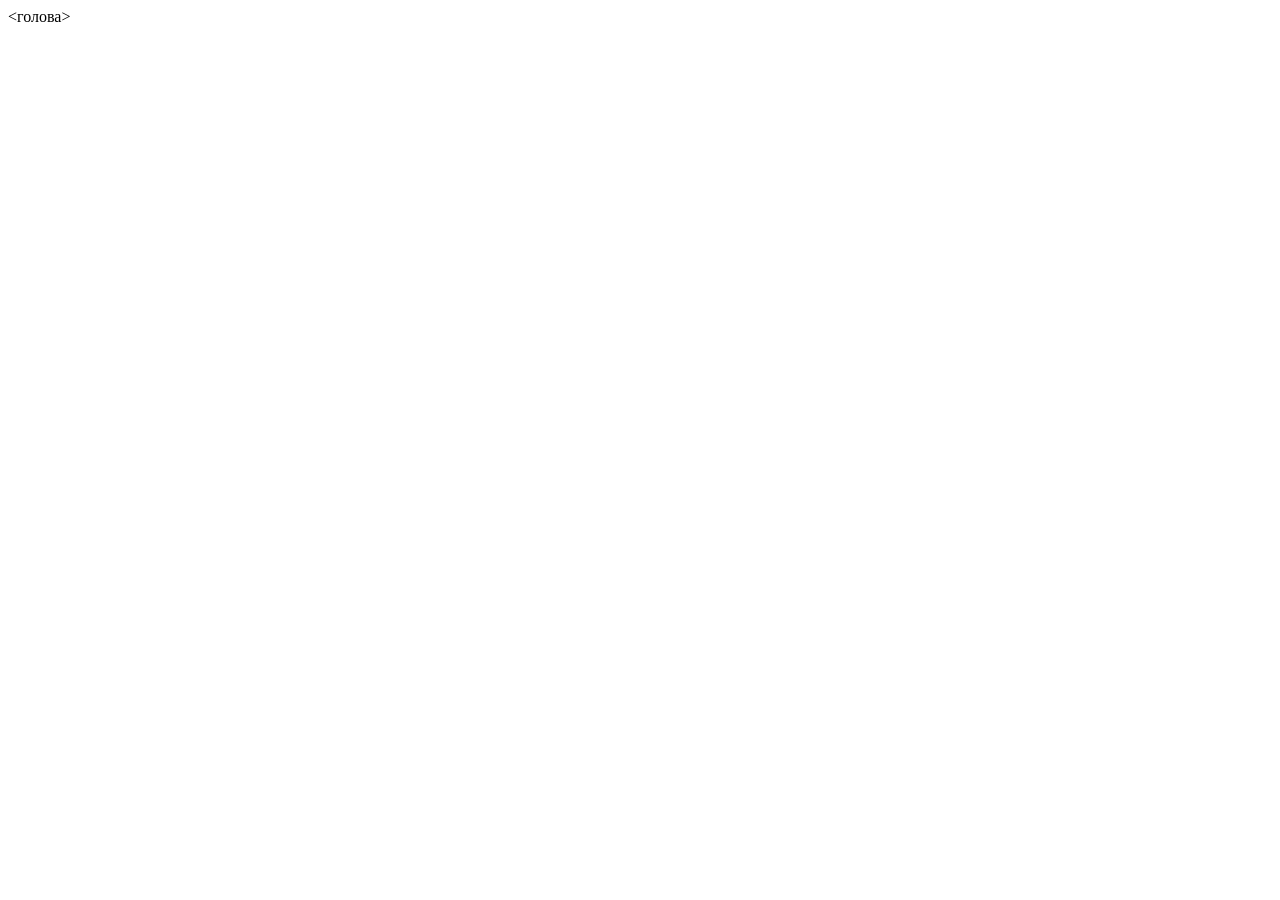
==== index.html @ 9111170c "Update index.html" ====
<!doctype html>
<html lang="ru">
<голова>
  <meta charset="utf-8">
  <meta name="viewport" content="width=device-width, initial-scale=1">
  <title>Музыка
  <meta name="description" content="Р'РµСЃРїР»Р°С‚РЅС‹Рµ РїСЂРµР·РµРЅС‚Р°С†РёРё, РІРёРґРµРѕ, РјРµС‚РѕРґРёС‡Рё Рё С‚РµСЃС‚С‹ НУ СЃС‚СѓРґРµРЅС‚РѕРІ.">
  <style>
    :корень{
      --bg:#f7f2e9;
      --bg2:#efe1d2;
      --card:#fffdf9;
      --текст:#241914;
      --muted:#75655c;
      --brand:#7a4629;
      --brand2:#4b2717;
      --accent:#b78155;
      --soft:#ead4c0;
      --line:#e4d3c4;
      --green:#2f6f53;
      --shadow:0 24px 70px rgba(63,35,20,.13);
      --radius:26px;
    }

    *{box-sizing:border-box}
    html{scroll-behavior:smooth}
    тело{
      margin:0;
      font-family:Inter,system-ui,-apple-system,BlinkMacSystemFont,"Segoe UI",Arial,sans-serif;
      фон:
        radial-gradient(circle at 8 % 0%, rgba(183,129,85,.23), transparent 32rem),
        radial-gradient(circle at 90 % 10%, rgba(122,70,41,.15), transparent 35rem),
        линейный градиент(180 градусов,var(--bg),#fbf7f0 46%,var(--bg));
      color:var(--text);
      line-height:1.6;
    }

    body.modal-open{overflow:hidden}
    a{color:inherit}
    .container{width:min(1160px,calc(100% - 32px));margin:auto}

    .site-header{
      position:sticky;
      top:0;
      z-индекс: 50;
      background:rgba(247,242,233,.88);
      backdrop-filter:blur(18px);
      border-bottom:1px solid rgba(122,70,41,.15);
    }

    .header-inner{
      минимальная высота: 76 пикселей;
      display:flex;
      align-items:center;
      justify-content:space-between;
      gap:22px;
    }

    .logo{
      display:flex;
      align-items:center;
      gap:12px;
      text-decoration:none;
      min-width:220px;
    }

    .logo-mark{
      ширина: 48 пикселей;
      высота: 48 пикселей;
      flex:0 0 48px;
      border-radius:16px;
      display:grid;
      place-items:center;
      цвет:#fff;
      font-weight:900;
      letter-spacing:-.04em;
      фон: линейный градиент (135 градусов, вар (--бренд), вар (--бренд2));
      box-shadow:0 12px 28px rgba(122,70,41,.26);
    }

    .logo-text{display:grid;line-height:1.14}
    .logo-text strong{font-size:16px}
    .logo-text small{color:var(--muted);font-size:13px}

    .main-nav{
      display:flex;
      align-items:center;
      gap:8px;
      padding:7px;
      background:rgba(255,253,249,.72);
      border:1px solid var(--line);
      border-radius:999px;
    }

    .main-nav a{
      text-decoration:none;
      color:var(--muted);
      font-size:14px;
      font-weight:700;
      padding:9px 13px;
      border-radius:999px;
    }

    .main-nav a:hover{
      цвет:#fff;
      background:var(--brand);
    }

    .menu-button{
      display:none;
      граница:0;
      background:var(--brand);
      цвет:#fff;
      border-radius:14px;
      ширина: 46 пикселей;
      высота: 46 пикселей;
      font-size:24px;
    }

    .hero{padding:92px 0 56px}

    .hero-grid{
      display:grid;
      grid-template-columns:1.12fr .88fr;
      gap:44px;
      align-items:center;
    }

    .бровь{
      margin:0 0 12px;
      color:var(--brand);
      text-transform:uppercase;
      letter-spaceing:.13em;
      font-size:12px;
      font-weight:900;
    }

    h1,h2,h3,p{margin-top:0}

    h1{
      margin-bottom:24px;
      font-size:clamp(42px,7vw,84px);
      line-height:.92;
      letter-spacing:-.07em;
      max-width:820px;
    }

    h2{
      margin-bottom:16px;
      font-size:clamp(28px,4vw,46px);
      line-height:1.04;
      letter-pacing:-.045em;
    }

    h3{
      margin-bottom:10px;
      font-size:20px;
      line-height:1.18;
      letter-spacing:-.02em;
    }

    .вести{
      max-width:720px;
      color:var(--muted);
      font-size:20px;
    }

    .hero-actions{
      display:flex;
      flex-wrap:wrap;
      gap:14px;
      margin:32px 0 18px;
    }

    .кнопка{
      min-height:50px;
      display:inline-flex;
      align-items:center;
      justify-content:center;
      gap:10px;
      padding:0 22px;
      border-radius:999px;
      text-decoration:none;
      font-weight:850;
      border:1px solid transparent;
      курсор:указатель;
    }

    .button.primary{
      фон: линейный градиент (135 градусов, вар (--бренд), вар (--бренд2));
      цвет:#fff;
      box-shadow:0 14px 28px rgba(122,70,41,.24);
    }

    .button.secondary{
      background:rgba(255,253,249,.75);
      color:var(--brand2);
      border-color:var(--brand);
    }

    .примечание{
      max-width:620px;
      color:var(--muted);
      font-size:14px;
    }

    .hero-card{
      положение: относительное;
      overflow:hidden;
      background:rgba(255,253,249,.82);
      border:1px solid var(--line);
      box-shadow:var(--shadow);
      border-radius:34px;
      padding:30px;
    }

    .hero-card:before{
      содержание:"";
      позиция: абсолютная;
      ширина: 180 пикселей;
      высота: 180 пикселей;
      right:-60px;
      top:-60px;
      border-radius:50%;
      background:rgba(183,129,85,.25);
    }

    .hero-card h2,.hero-card ul{position:relative}
    .hero-card ul{margin:0;padding-left:20px;color:var(--muted)}
    .hero-card li{margin:8px 0}

    .section{padding:68px 0}
    .muted-section{
      background:linear-gradient(180deg,rgba(239,225,210,.7),rgba(244,235,225,.9));
      border-top:1px solid rgba(122,70,41,.11);
      border-bottom:1px solid rgba(122,70,41,.11);
    }

    .stats{
      display:grid;
      grid-template-columns:repeat(4,1fr);
      gap:18px;
      margin-top:4px;
    }

    .stat{
      background:rgba(255,253,249,.88);
      border:1px solid var(--line);
      border-radius:24px;
      padding:22px;
      box-shadow:0 12px 35px rgba(63,35,20,.07);
    }

    .stat strong{
      display:block;
      margin-bottom:4px;
      color:var(--brand);
      font-size:36px;
      line-height:1;
      letter-spacing:-.04em;
    }

    .stat span{
      color:var(--muted);
      font-size:14px;
      font-weight:650;
    }

    .section-head{
      display:flex;
      align-items:flex-end;
      justify-content:space-between;
      gap:24px;
      margin-bottom:28px;
    }

    .section-head p:last-child{
      max-width:470px;
      margin-bottom:0;
      color:var(--muted);
    }

    .filter-row{
      display:flex;
      flex-wrap:wrap;
      gap:10px;
    }

    .фильтр{
      border:1px solid var(--line);
      background:rgba(255,253,249,.78);
      color:var(--muted);
      border-radius:999px;
      padding:9px 14px;
      font-weight:800;
      курсор:указатель;
    }

    .filter.active,.filter:hover{
      background:var(--brand);
      border-color:var(--brand);
      цвет:#fff;
    }

    .cards-grid{
      display:grid;
      grid-template-columns:repeat(3,1fr);
      gap:18px;
    }

    .material-card{
      минимальная высота: 284 пикселя;
      display:flex;
      flex-direction:column;
      background:rgba(255,253,249,.93);
      border:1px solid var(--line);
      border-radius:24px;
      padding:24px;
      box-shadow:0 14px 36px rgba(63,35,20,.07);
      transition:.18s transform,.18s box-shadow,.18s border-color;
    }

    .material-card.featured{
      фон:
        linear-gradient(135deg,rgba(255,253,249,.98),rgba(234,212,192,.42));
      border-color:rgba(122,70,41,.32);
    }

    .material-card:hover{
      transform:translateY(-3px);
      box-shadow:0 18px 46px rgba(63,35,20,.12);
      border-color:rgba(122,70,41,.38);
    }

    .ярлык{
      align-self:flex-start;
      margin-bottom:15px;
      padding:5px 10px;
      border-radius:999px;
      background:var(--soft);
      color:var(--brand2);
      font-size:12px;
      font-weight:900;
    }

    .tag.green{
      background:rgba(47,111,83,.14);
      color:var(--green);
    }

    .material-card p{
      color:var(--muted);
      margin-bottom:18px;
    }

    .card-meta{
      margin-top:auto;
      padding-top:18px;
      color:var(--muted);
      font-size:13px;
      border-top:1px solid rgba(122,70,41,.12);
    }

    .card-link{
      margin-top:13px;
      color:var(--brand);
      text-decoration:none;
      font-weight:900;
    }

    .download-link{
      display:inline-flex;
      align-items:center;
      justify-content:center;
      margin-top:16px;
      min-height:44px;
      padding:0 18px;
      border-radius:999px;
      background:var(--green);
      цвет:#fff;
      text-decoration:none;
      font-weight:900;
      align-self:flex-start;
    }

    .card-link:hover,.download-link:hover{text-decoration:underline}

    .двухколоночный{
      display:grid;
      grid-template-columns:1fr 1fr;
      gap:34px;
      align-items:center;
    }

    .video-placeholder{
      min-height:300px;
      фон:
        radial-gradient(circle at 25 % 15%,rgba(255,255,255,.14),transparent 12rem),
        линейный градиент (135 градусов, вар (--brand2), # 2d1810);
      цвет:#fff;
      border-radius:34px;
      display:grid;
      place-items:center;
      text-align:center;
      padding:34px;
      box-shadow:var(--shadow);
    }

    .играть{
      ширина:78px;
      высота: 78 пикселей;
      margin:0 auto 14px;
      display:grid;
      place-items:center;
      border-radius:50%;
      фон:#fff;
      color:var(--brand2);
      font-size:28px;
      box-shadow:0 16px 32px rgba(0,0,0,.18);
    }

    .video-placeholder small{color:#e8d6ca}

    .test-list{display:grid;gap:14px}

    .test-item{
      display:flex;
      justify-content:space-between;
      gap:18px;
      align-items:center;
      padding:20px 22px;
      border-radius:22px;
      border:1px solid var(--line);
      background:rgba(255,253,249,.9);
      text-decoration:none;
      box-shadow:0 12px 30px rgba(63,35,20,.06);
    }

    .test-item span{color:var(--muted)}
    .test-item:hover{border-color:var(--brand)}

    .rules-grid{
      display:grid;
      grid-template-columns:repeat(4,1fr);
      gap:16px;
    }

    .rule-card{
      min-height:200px;
      background:rgba(255,253,249,.9);
      border:1px solid var(--line);
      border-radius:24px;
      padding:22px;
      box-shadow:0 12px 30px rgba(63,35,20,.06);
    }

    .rule-icon{
      ширина: 42 пикселя;
      высота: 42 пикселя;
      display:grid;
      place-items:center;
      border-radius:14px;
      background:var(--soft);
      color:var(--brand2);
      font-weight:900;
      margin-bottom:14px;
    }

    .rule-card p{
      color:var(--muted);
      margin-bottom:0;
    }

    .submit-box{
      display:flex;
      align-items:center;
      justify-content:space-between;
      gap:28px;
      padding:34px;
      border-radius:34px;
      background:linear-gradient(135deg,rgba(255,253,249,.95),rgba(255,253,249,.78));
      border:1px solid var(--line);
      box-shadow:var(--shadow);
    }

    .submit-box p{
      max-width:760px;
      color:var(--muted);
      margin-bottom:0;
    }

    .contacts-inner{
      display:grid;
      grid-template-columns:1fr 1fr;
      gap:28px;
      align-items:start;
    }

    .contact-card{
      background:rgba(255,253,249,.9);
      border:1px solid var(--line);
      border-radius:26px;
      padding:24px;
      box-shadow:0 12px 30px rgba(63,35,20,.06);
    }

    .contact-card p:last-child{margin-bottom:0}

    .modal{
      положение: фиксированное;
      вставка:0;
      display:none;
      align-items:center;
      justify-content:center;
      padding:18px;
      z-индекс:100;
      background:rgba(32,21,15,.58);
      backdrop-filter:blur(8px);
    }

    .modal.open{display:flex}

    .modal-card{
      ширина:мин.(520px,100%);
      max-height:92vh;
      overflow:auto;
      положение: относительное;
      background:var(--card);
      border:1px solid var(--line);
      border-radius:30px;
      padding:22px;
      box-shadow:0 32px 90px rgba(0,0,0,.34);
      text-align:center;
    }

    .modal-close{
      позиция: абсолютная;
      справа:14 пикселей;
      top:14px;
      ширина: 42 пикселя;
      высота: 42 пикселя;
      граница:0;
      border-radius:50%;
      background:var(--soft);
      color:var(--brand2);
      font-size:24px;
      line-height:1;
      курсор:указатель;
    }

    .modal-photo{
      ширина:100%;
      max-height:420px;
      object-fit:cover;
      object-position:center top;
      border-radius:22px;
      margin-bottom:18px;
      border:1px solid var(--line);
      background:#eee;
    }

    .modal-card h2{
      font-size:28px;
      letter-pacing:-.035em;
      margin-bottom:8px;
    }

    .modal-card p{
      color:var(--muted);
      margin-bottom:0;
    }

    нижний колонтитул
      padding:28px 0;
      border-top:1px Solid var(--line);
      color:var(--muted);
    }

    .footer-inner{
      display:flex;
      justify-content:space-between;
      gap:18px;
    }

    .footer-inner p{margin:0}
    .footer-inner a{
      color:var(--brand);
      font-weight:900;
      text-decoration:none;
    }

    @media(max-width:940px){
      .hero-grid,.two-columns,.contacts-inner{grid-template-columns:1fr}
      .cards-grid{grid-template-columns:repeat(2,1fr)}
      .stats,.rules-grid{grid-template-columns:repeat(2,1fr)}
      .section-head{display:block}
      .filter-row{margin-top:16px}
    }

    @media(max-width:720px){
      .header-inner{
        min-height:auto;
        padding:12px 0;
      }

      .menu-button{display:block}

      .main-nav{
        display:none;
        позиция: абсолютная;
        слева: 16 пикселей;
        справа:16 пикселей;
        top:72px;
        border-radius:22px;
        padding:12px;
        flex-direction:column;
        align-items:stretch;
        background:rgba(255,253,249,.98);
        box-shadow:var(--shadow);
      }

      .main-nav.open{display:flex}
      .main-nav a{padding:12px 14px}

      .logo-text small{display:none}

      .hero{padding:54px 0 38px}
      .lead{font-size:18px}
      .stats,.cards-grid,.rules-grid{grid-template-columns:1fr}
      .section{padding:52px 0}
      .test-item,.submit-box,.footer-inner{flex-direction:column;align-items:flex-start}
      .modal-card{padding:18px}
      .modal-photo{max-height:360px}
    }
  </style>
</head>

<тело>
  <header class="site-header">
    <div class="container header-inner">
      <a class="logo" href="#top" aria-label="РќР° РіР»Р°РЅСѓСЋ">
        <span class="logo-mark">РћРњ</span>
        <span class="logo-text">
          <strong>Получить информацию</strong>
          <small>Полный-помощник</small>
        </span>
      </a>

      <button class="menu-button" id="menuButton" aria-label="РћС‚РєСЂС‹С‚СЊ РјРµРЅСЋ">в˜°</button>

      <nav class="main-nav" id="mainNav">
        <a href="#materials">Обзор</a>
        <a href="#video">Новости</a>
        <a href="#tests">РўРµСЃС‚С‹</a>
        <a href="#rules">Дополнительно</a>
        <a href="#contacts">Новости</a>
      </nav>
    </div>
  </header>

  <main id="top">
    <section class="hero">
      <div class="container hero-grid">
        <div>
          <p class="eyebrow">Р'РμСЃРїР»Р°С‚РЅР°СЏ СѓС‡Р±РЅР°СЏ Р±РёР±Р»РёРѕС‚РμРєР°С™Р°С™РґСЂС‹</p>
          <h1>РџСЂРµР·РµРЅС‚Р°С†РёРё, РІРёРґРµРѕ Нё РјРµС‚РѕРґРёС‡РєРё РїРѕРґРіРѕС‚РѕРІРєРё СЃС‚СѓРґРµРЅС‚РѕРІ</h1>
          <p class="lead">
            РћС‚РєСЂС‹С‚С‹Р№ РїСЂРѕРµРєС‚ НґР»СЏ РїСѓР±Р»РёРєР°С†РёРё РїСЂРѕРІРµСЂμРЅРЅС‹С… Вот пример:
            Р»РµРєС†РёРѕРЅРЅС‹С… РїСЂРµР·РµРЅС‚Р°С†РёР№, РІРёРґРѕСЂР°Р±РѕСЂРѕРІ, РїСЂР°РєС‚РёС‡РµСЃРєРёС… Нё РїРѕР»РµР·РЅС‹С… Р°Р№Р»РѕРІ.
          </p>
          <div class="hero-actions">
            <a class="button Primary" href="#materials">Сервис</a>
            <a class="button Secondary" href="#submit">Добавить ссылку»</a>
          </div>
          <p class="note">
            РЎС‚СѓХРµРЅС‚С‹ РїРѕР»СѓС‡Р°СЋС‚ РґРѕСЃС‚СѓРї С‚РѕР»СЊРєРѕ РЅР° РїСЂРѕСЃРјРѕС‚СЂ. Р^РґР°РєС‚РёСЂРѕРІР°РЅРёРµ РґРѕСЃС‚СѓРїРЅРѕ С‚РѕР»СЊРєРѕ Р°РґРјРЅРёСЃС‚СЂР°С‚РѕСЂР°РїСЂРѕРµРєС‚Р°.
          </p>
        </div>

        <div class="hero-card">
          <h2>Персонажи сцен </h2>
          <ul>
            <li>РџСЂРµР·РμРЅС‚Р°С†РёРё Рє Р°РЅСЏС‚РёСЏРј Нё Р»РµРєС†РёСЏј</li>
            <li>РљРѕСЂРѕС‚РєРёРµ РІРёРґРµРѕСЂР°Р·Н±РѕСЂС‹ СЃР»РѕР¶РЅС‹С… С‚РµРј</li>
            <li>Полный доступ к PDF</li>
            <li>РўРµСЃС‚С‹ НГС</li>
            <li>Полный доступ к информации</li>
          </ul>
        </div>
      </div>
    </section>

    <section class="section" style="padding-top:0">
      <div class="container stats">
        <div class="stat">
          <strong>24</strong>
          <span>Получить</span>
        </div>
        <div class="stat">
          <strong>8</strong>
          <span>Новости</span>
        </div>
        <div class="stat">
          <strong>13</strong>
          <span>Уровень</span>
        </div>
        <div class="stat">
          <strong>0 в‚Ѕ</strong>
          <span>Совместное использование</span>
        </div>
      </div>
    </section>

    <section class="section" id="materials">
      <div class="container">
        <div class="section-head">
          <div>
            <p class="eyebrow">Нет</p>
            <h2>Нет</h2>
          </div>
          <div class="filter-row" role="group" aria-label="Р¤РёР»СЊС‚СЂ РјР°С‚РµСЂР°Р»РІ»>
            <button class="filter active" data-filter="all">Р'СЃРµ</button>
            <button class="filter" data-filter="presentation">Добавить</button>
            <button class="filter" data-filter="pdf">PDF</button>
            <button class="filter" data-filter="video">Р'РёРґРµРѕ</button>
          </div>
        </div>

        <div class="cards-grid" id="materialsGrid">
          <article class="material-card featured" data-type="pdf">
            <span class="tag green">Показать список</span>
            <h3>РјР±СЂРёРѕР»РѕРіРёСЏ: СЂР°РЅРЅРµРµ РІРЅСѓС‚СЂРѕР±РЅРѕРµ СЂР°Р·РІРёС‚Рё С‡РµРѕРІРµР°</h3>
            <p>Перспективы развития событий С†РёС‚РѕР»РѕРіРёРё Её СЌРјР±СЂРёРѕР»РѕРіРёРё ХР»СЏ РїСЂР°РєС‚РёС‡РµСЃРєРёС… Ё СЃР°РѕСЃС‚РѕСЏС‚РµР»СЊРЅС‹С… Р·Р°РЅСЏС‚РёР№.</p>
            <div class="card-meta">PDF · 19 страниц · Рыцарь</div>
            <a href="embryology_methodichka.pdf" class="download-link" download>Сведения</a>
          </article>

          <article class="material-card" data-type="presentation">
            <span class="tag">Оборудование</span>
            <h3>РћР±С‰Р°СЏ РіРёСЃС‚РѕР»РѕРіРёСЏ: СЌРїРёС‚РµР»РёР°Р»СЊРЅС‹Рµ С‚РєР°РЅРё</h3>
            <p>РљР»СЃСЃРёС„РёРєР°С†РёСЏ, СЃС‚СЂРѕРµРЅРёРµ, СЂРµРіРµРЅРµСЂР°С†РёСЏ, РєР”РёРЅРёС‡МкСЃРєРёСЏ РїСЂРёРјРµСЂС‹ Нё РєРѕРЅС‚СЂРѕР»СЊРЅС‹РІРѕРїСЂРѕСЃС‹.</p>
            <div class="card-meta">PPTX · 32 числа · Количество карт</div>
            <a href="#" class="card-link js-placeholder">Добавить информацию»</a>
          </article>

          <article class="material-card" data-type="pdf">
            <span class="tag">Обзор</span>
            <h3>РђР»РіРѕСЂРёС‚Рј РѕРїРёСЃР°РЅРёСЏ РјРёРєСЂРѕРїСЂРµР°СЂР°С‚Р°</h3>
            <p>РљСЂР°С‚РєР°СЏ СЃС…РµРјР°: С‚РєР°РЅСЊ, РѕРєСЂР°СЃРєР°, РѕСЃРЅРѕРІРЅС‹Рµ СЃС‚СЂСѓРєС‚СѓСЂС‹, РґРёР°РіРЅРѕСЃС‚РёС‡МцСЃРєРёРїСЂРёР·РЅР°РєРё.</p>
            <div class="card-meta">PDF · 6 страниц · Документы</div>
            <a href="#" class="card-link js-placeholder">Открыть PDF</a>
          </article>

          <article class="material-card" data-type="video">
            <span class="tag">Нет</span>
            <h3>РљР°Рє РѕС‚Р»РёС‡Р°С‚СЊ РєР»МцС‚РєРё РєСЂРѕРІРё РјР°Р·РєРμ</h3>
            <p>РљРѕСЂРѕС‚РєРёР№ РІРёРґРµРѕСЂР°Р·Р±РѕСЂ РјРѕСЂС™РѕРіРёРё СЌСЂРёС‚СЂРѕС†РёС‚РѕРІ, Р»РµР№РѕС†РёС‚РѕРІ ё С‚СЂРѕРјР±РѕС†РёС‚РѕРІ.</p>
            <div class="card-meta">В· 14 карточек в · 14 карточек</div>
            <a href="#" class="card-link js-placeholder">Ссылка</a>
          </article>

          <article class="material-card" data-type="presentation">
            <span class="tag">Оборудование</span>
            <h3>РќРμСЂРІРЅР°СЏ С‚РєР°РЅСЊ: РЅРµР№СЂРѕРЅС‹ Нё РЅРµР№СЂРѕРіР»РёСЏ</h3>
            <p>РќРμР№СЂРѕРЅС‹, СЃРёРЅР°С
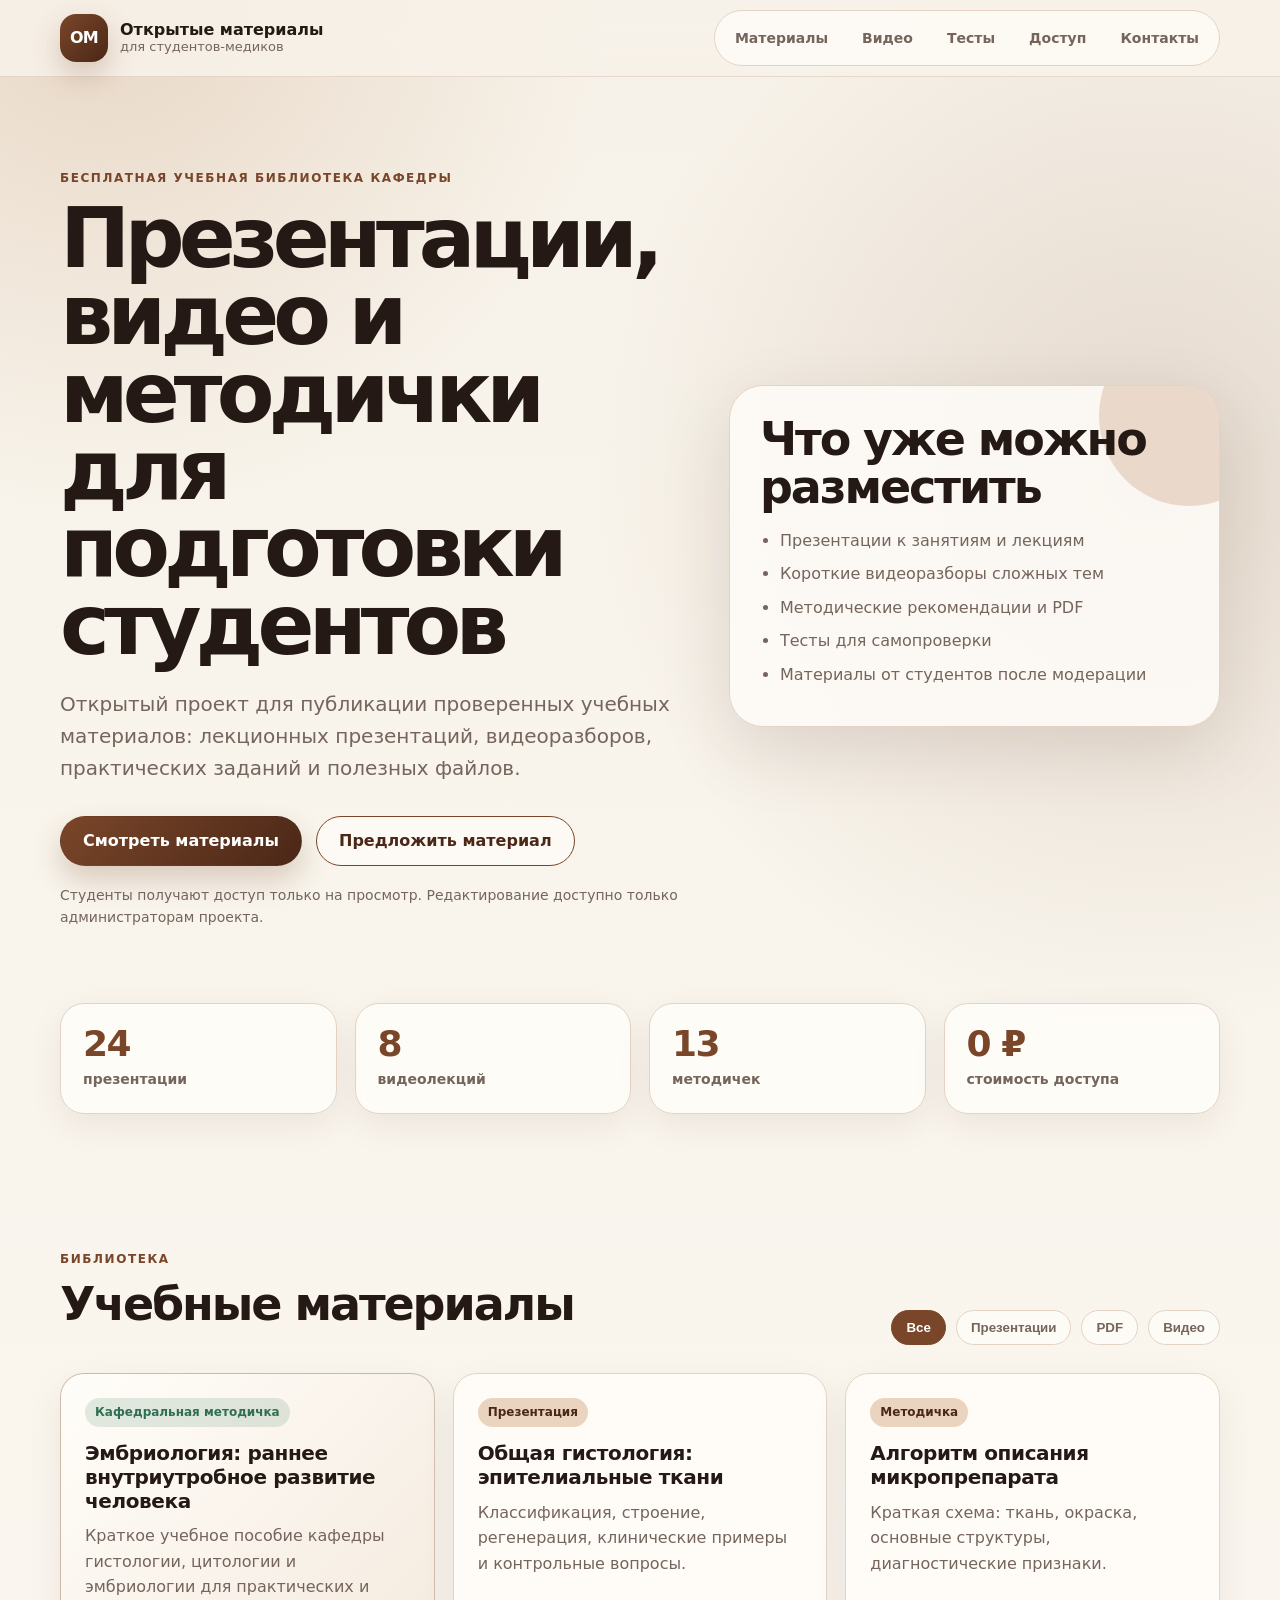
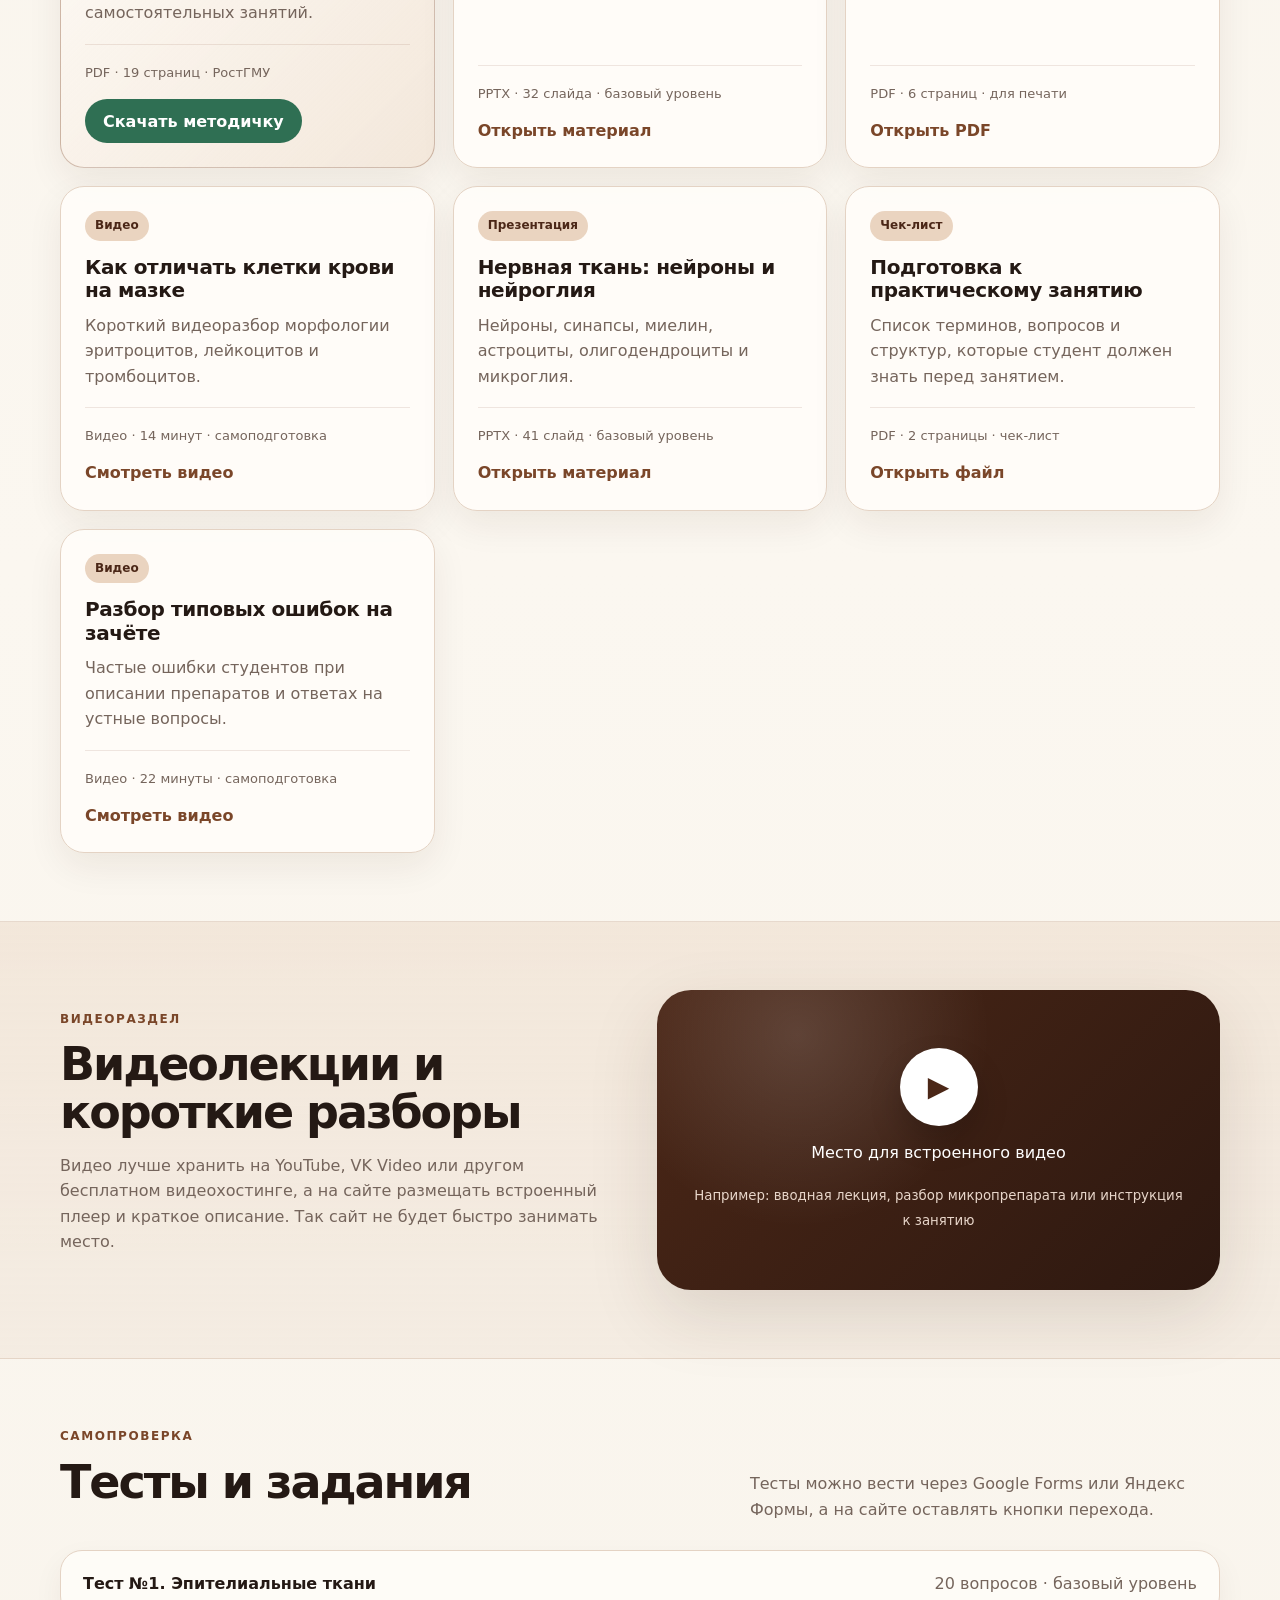
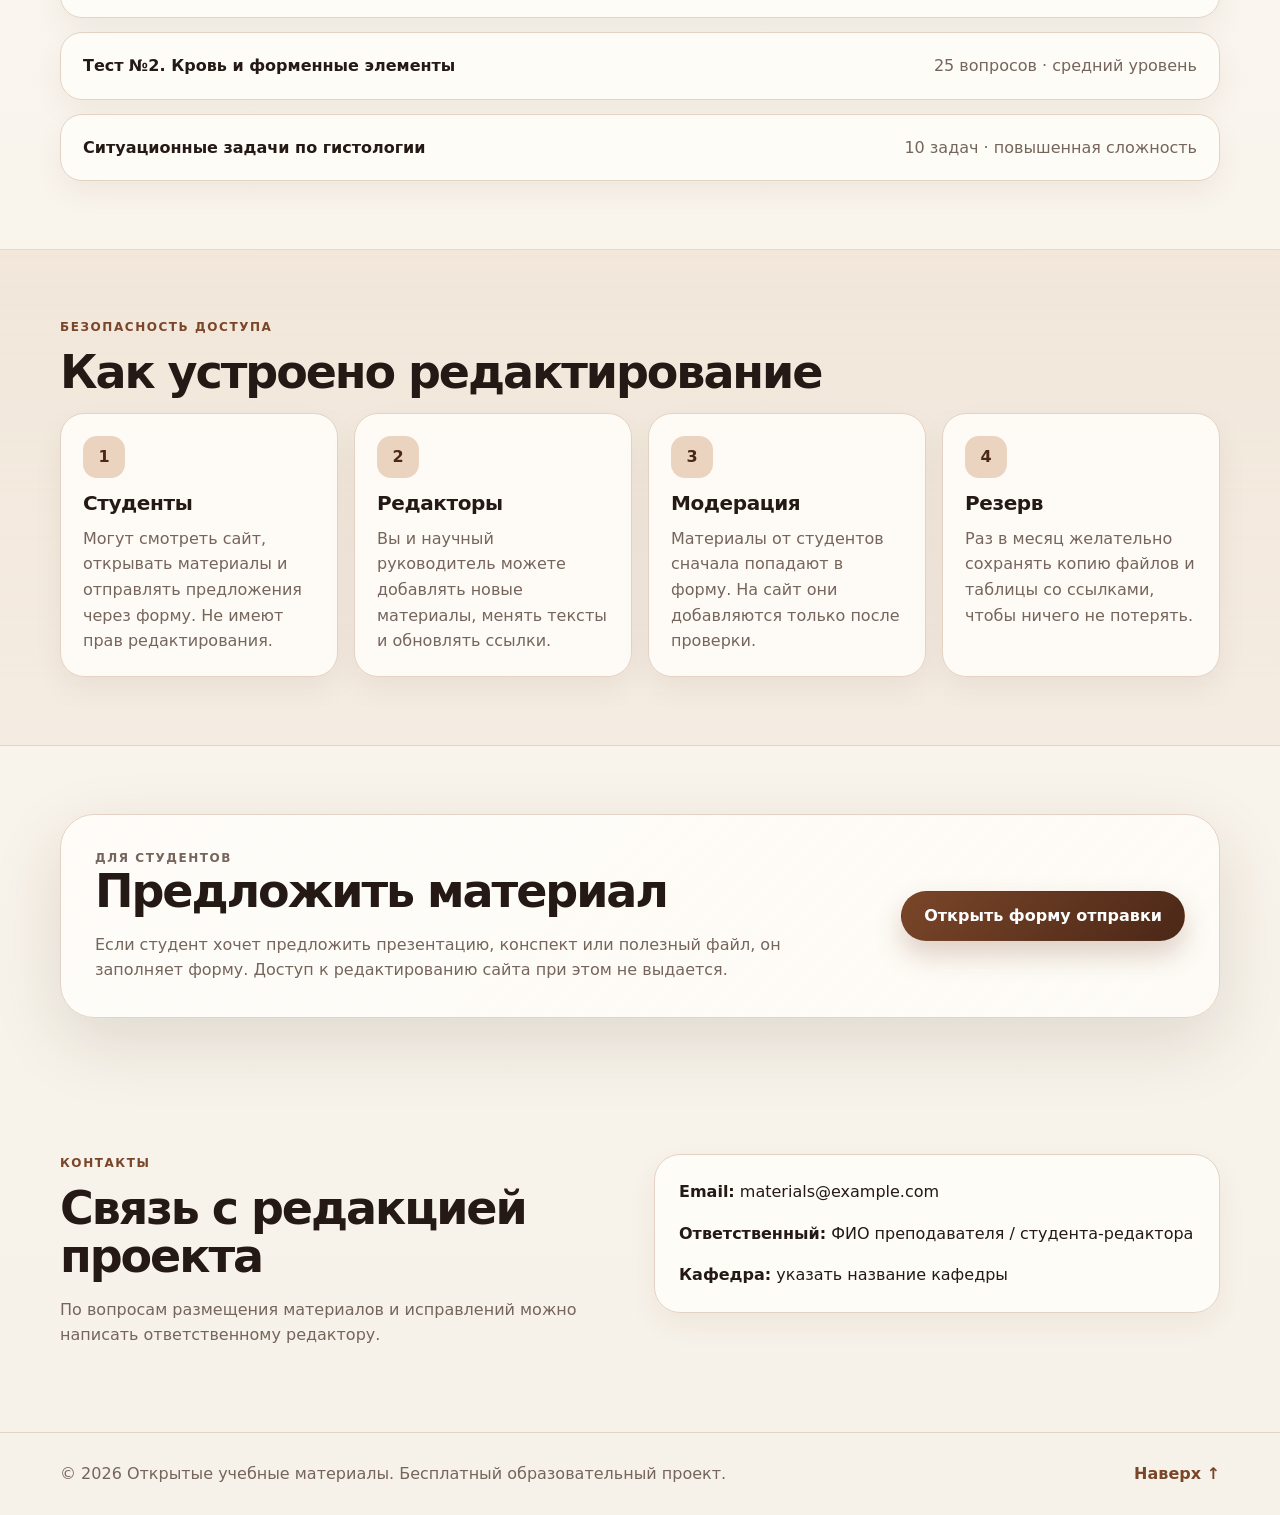
==== commit 000b313a: "Add files via upload" ====
--- a/index.html
+++ b/index.html
@@ -1,16 +1,16 @@
 <!doctype html>
 <html lang="ru">
-<голова>
+<head>
   <meta charset="utf-8">
   <meta name="viewport" content="width=device-width, initial-scale=1">
-  <title>Музыка
-  <meta name="description" content="Р'РµСЃРїР»Р°С‚РЅС‹Рµ РїСЂРµР·РµРЅС‚Р°С†РёРё, РІРёРґРµРѕ, РјРµС‚РѕРґРёС‡Рё Рё С‚РµСЃС‚С‹ НУ СЃС‚СѓРґРµРЅС‚РѕРІ.">
+  <title>Открытые учебные материалы</title>
+  <meta name="description" content="Бесплатные презентации, видео, методички и тесты для студентов.">
   <style>
-    :корень{
+    :root{
       --bg:#f7f2e9;
       --bg2:#efe1d2;
       --card:#fffdf9;
-      --текст:#241914;
+      --text:#241914;
       --muted:#75655c;
       --brand:#7a4629;
       --brand2:#4b2717;
@@ -24,13 +24,13 @@
 
     *{box-sizing:border-box}
     html{scroll-behavior:smooth}
-    тело{
+    body{
       margin:0;
       font-family:Inter,system-ui,-apple-system,BlinkMacSystemFont,"Segoe UI",Arial,sans-serif;
-      фон:
-        radial-gradient(circle at 8 % 0%, rgba(183,129,85,.23), transparent 32rem),
-        radial-gradient(circle at 90 % 10%, rgba(122,70,41,.15), transparent 35rem),
-        линейный градиент(180 градусов,var(--bg),#fbf7f0 46%,var(--bg));
+      background:
+        radial-gradient(circle at 8% 0%, rgba(183,129,85,.23), transparent 32rem),
+        radial-gradient(circle at 90% 10%, rgba(122,70,41,.15), transparent 35rem),
+        linear-gradient(180deg,var(--bg),#fbf7f0 46%,var(--bg));
       color:var(--text);
       line-height:1.6;
     }
@@ -42,14 +42,14 @@
     .site-header{
       position:sticky;
       top:0;
-      z-индекс: 50;
+      z-index:50;
       background:rgba(247,242,233,.88);
       backdrop-filter:blur(18px);
       border-bottom:1px solid rgba(122,70,41,.15);
     }
 
     .header-inner{
-      минимальная высота: 76 пикселей;
+      min-height:76px;
       display:flex;
       align-items:center;
       justify-content:space-between;
@@ -65,16 +65,16 @@
     }
 
     .logo-mark{
-      ширина: 48 пикселей;
-      высота: 48 пикселей;
+      width:48px;
+      height:48px;
       flex:0 0 48px;
       border-radius:16px;
       display:grid;
       place-items:center;
-      цвет:#fff;
+      color:#fff;
       font-weight:900;
       letter-spacing:-.04em;
-      фон: линейный градиент (135 градусов, вар (--бренд), вар (--бренд2));
+      background:linear-gradient(135deg,var(--brand),var(--brand2));
       box-shadow:0 12px 28px rgba(122,70,41,.26);
     }
 
@@ -102,18 +102,18 @@
     }
 
     .main-nav a:hover{
-      цвет:#fff;
+      color:#fff;
       background:var(--brand);
     }
 
     .menu-button{
       display:none;
-      граница:0;
+      border:0;
       background:var(--brand);
-      цвет:#fff;
+      color:#fff;
       border-radius:14px;
-      ширина: 46 пикселей;
-      высота: 46 пикселей;
+      width:46px;
+      height:46px;
       font-size:24px;
     }
 
@@ -126,11 +126,11 @@
       align-items:center;
     }
 
-    .бровь{
+    .eyebrow{
       margin:0 0 12px;
       color:var(--brand);
       text-transform:uppercase;
-      letter-spaceing:.13em;
+      letter-spacing:.13em;
       font-size:12px;
       font-weight:900;
     }
@@ -149,7 +149,7 @@
       margin-bottom:16px;
       font-size:clamp(28px,4vw,46px);
       line-height:1.04;
-      letter-pacing:-.045em;
+      letter-spacing:-.045em;
     }
 
     h3{
@@ -159,7 +159,7 @@
       letter-spacing:-.02em;
     }
 
-    .вести{
+    .lead{
       max-width:720px;
       color:var(--muted);
       font-size:20px;
@@ -172,7 +172,7 @@
       margin:32px 0 18px;
     }
 
-    .кнопка{
+    .button{
       min-height:50px;
       display:inline-flex;
       align-items:center;
@@ -183,12 +183,12 @@
       text-decoration:none;
       font-weight:850;
       border:1px solid transparent;
-      курсор:указатель;
+      cursor:pointer;
     }
 
     .button.primary{
-      фон: линейный градиент (135 градусов, вар (--бренд), вар (--бренд2));
-      цвет:#fff;
+      background:linear-gradient(135deg,var(--brand),var(--brand2));
+      color:#fff;
       box-shadow:0 14px 28px rgba(122,70,41,.24);
     }
 
@@ -198,14 +198,14 @@
       border-color:var(--brand);
     }
 
-    .примечание{
+    .note{
       max-width:620px;
       color:var(--muted);
       font-size:14px;
     }
 
     .hero-card{
-      положение: относительное;
+      position:relative;
       overflow:hidden;
       background:rgba(255,253,249,.82);
       border:1px solid var(--line);
@@ -215,10 +215,10 @@
     }
 
     .hero-card:before{
-      содержание:"";
-      позиция: абсолютная;
-      ширина: 180 пикселей;
-      высота: 180 пикселей;
+      content:"";
+      position:absolute;
+      width:180px;
+      height:180px;
       right:-60px;
       top:-60px;
       border-radius:50%;
@@ -286,20 +286,20 @@
       gap:10px;
     }
 
-    .фильтр{
+    .filter{
       border:1px solid var(--line);
       background:rgba(255,253,249,.78);
       color:var(--muted);
       border-radius:999px;
       padding:9px 14px;
       font-weight:800;
-      курсор:указатель;
+      cursor:pointer;
     }
 
     .filter.active,.filter:hover{
       background:var(--brand);
       border-color:var(--brand);
-      цвет:#fff;
+      color:#fff;
     }
 
     .cards-grid{
@@ -309,7 +309,7 @@
     }
 
     .material-card{
-      минимальная высота: 284 пикселя;
+      min-height:284px;
       display:flex;
       flex-direction:column;
       background:rgba(255,253,249,.93);
@@ -321,7 +321,7 @@
     }
 
     .material-card.featured{
-      фон:
+      background:
         linear-gradient(135deg,rgba(255,253,249,.98),rgba(234,212,192,.42));
       border-color:rgba(122,70,41,.32);
     }
@@ -332,7 +332,7 @@
       border-color:rgba(122,70,41,.38);
     }
 
-    .ярлык{
+    .tag{
       align-self:flex-start;
       margin-bottom:15px;
       padding:5px 10px;
@@ -377,7 +377,7 @@
       padding:0 18px;
       border-radius:999px;
       background:var(--green);
-      цвет:#fff;
+      color:#fff;
       text-decoration:none;
       font-weight:900;
       align-self:flex-start;
@@ -385,7 +385,7 @@
 
     .card-link:hover,.download-link:hover{text-decoration:underline}
 
-    .двухколоночный{
+    .two-columns{
       display:grid;
       grid-template-columns:1fr 1fr;
       gap:34px;
@@ -394,10 +394,10 @@
 
     .video-placeholder{
       min-height:300px;
-      фон:
-        radial-gradient(circle at 25 % 15%,rgba(255,255,255,.14),transparent 12rem),
-        линейный градиент (135 градусов, вар (--brand2), # 2d1810);
-      цвет:#fff;
+      background:
+        radial-gradient(circle at 25% 15%,rgba(255,255,255,.14),transparent 12rem),
+        linear-gradient(135deg,var(--brand2),#2d1810);
+      color:#fff;
       border-radius:34px;
       display:grid;
       place-items:center;
@@ -406,14 +406,14 @@
       box-shadow:var(--shadow);
     }
 
-    .играть{
-      ширина:78px;
-      высота: 78 пикселей;
+    .play{
+      width:78px;
+      height:78px;
       margin:0 auto 14px;
       display:grid;
       place-items:center;
       border-radius:50%;
-      фон:#fff;
+      background:#fff;
       color:var(--brand2);
       font-size:28px;
       box-shadow:0 16px 32px rgba(0,0,0,.18);
@@ -455,8 +455,8 @@
     }
 
     .rule-icon{
-      ширина: 42 пикселя;
-      высота: 42 пикселя;
+      width:42px;
+      height:42px;
       display:grid;
       place-items:center;
       border-radius:14px;
@@ -507,13 +507,13 @@
     .contact-card p:last-child{margin-bottom:0}
 
     .modal{
-      положение: фиксированное;
-      вставка:0;
+      position:fixed;
+      inset:0;
       display:none;
       align-items:center;
       justify-content:center;
       padding:18px;
-      z-индекс:100;
+      z-index:100;
       background:rgba(32,21,15,.58);
       backdrop-filter:blur(8px);
     }
@@ -521,10 +521,10 @@
     .modal.open{display:flex}
 
     .modal-card{
-      ширина:мин.(520px,100%);
+      width:min(520px,100%);
       max-height:92vh;
       overflow:auto;
-      положение: относительное;
+      position:relative;
       background:var(--card);
       border:1px solid var(--line);
       border-radius:30px;
@@ -534,22 +534,22 @@
     }
 
     .modal-close{
-      позиция: абсолютная;
-      справа:14 пикселей;
+      position:absolute;
+      right:14px;
       top:14px;
-      ширина: 42 пикселя;
-      высота: 42 пикселя;
-      граница:0;
+      width:42px;
+      height:42px;
+      border:0;
       border-radius:50%;
       background:var(--soft);
       color:var(--brand2);
       font-size:24px;
       line-height:1;
-      курсор:указатель;
+      cursor:pointer;
     }
 
     .modal-photo{
-      ширина:100%;
+      width:100%;
       max-height:420px;
       object-fit:cover;
       object-position:center top;
@@ -561,7 +561,7 @@
 
     .modal-card h2{
       font-size:28px;
-      letter-pacing:-.035em;
+      letter-spacing:-.035em;
       margin-bottom:8px;
     }
 
@@ -570,9 +570,9 @@
       margin-bottom:0;
     }
 
-    нижний колонтитул
+    footer{
       padding:28px 0;
-      border-top:1px Solid var(--line);
+      border-top:1px solid var(--line);
       color:var(--muted);
     }
 
@@ -607,9 +607,9 @@
 
       .main-nav{
         display:none;
-        позиция: абсолютная;
-        слева: 16 пикселей;
-        справа:16 пикселей;
+        position:absolute;
+        left:16px;
+        right:16px;
         top:72px;
         border-radius:22px;
         padding:12px;
@@ -635,25 +635,25 @@
   </style>
 </head>
 
-<тело>
+<body>
   <header class="site-header">
     <div class="container header-inner">
-      <a class="logo" href="#top" aria-label="РќР° РіР»Р°РЅСѓСЋ">
-        <span class="logo-mark">РћРњ</span>
+      <a class="logo" href="#top" aria-label="На главную">
+        <span class="logo-mark">ОМ</span>
         <span class="logo-text">
-          <strong>Получить информацию</strong>
-          <small>Полный-помощник</small>
+          <strong>Открытые материалы</strong>
+          <small>для студентов-медиков</small>
         </span>
       </a>
 
-      <button class="menu-button" id="menuButton" aria-label="РћС‚РєСЂС‹С‚СЊ РјРµРЅСЋ">в˜°</button>
+      <button class="menu-button" id="menuButton" aria-label="Открыть меню">☰</button>
 
       <nav class="main-nav" id="mainNav">
-        <a href="#materials">Обзор</a>
-        <a href="#video">Новости</a>
-        <a href="#tests">РўРµСЃС‚С‹</a>
-        <a href="#rules">Дополнительно</a>
-        <a href="#contacts">Новости</a>
+        <a href="#materials">Материалы</a>
+        <a href="#video">Видео</a>
+        <a href="#tests">Тесты</a>
+        <a href="#rules">Доступ</a>
+        <a href="#contacts">Контакты</a>
       </nav>
     </div>
   </header>
@@ -662,29 +662,29 @@
     <section class="hero">
       <div class="container hero-grid">
         <div>
-          <p class="eyebrow">Р'РμСЃРїР»Р°С‚РЅР°СЏ СѓС‡Р±РЅР°СЏ Р±РёР±Р»РёРѕС‚РμРєР°С™Р°С™РґСЂС‹</p>
-          <h1>РџСЂРµР·РµРЅС‚Р°С†РёРё, РІРёРґРµРѕ Нё РјРµС‚РѕРґРёС‡РєРё РїРѕРґРіРѕС‚РѕРІРєРё СЃС‚СѓРґРµРЅС‚РѕРІ</h1>
+          <p class="eyebrow">Бесплатная учебная библиотека кафедры</p>
+          <h1>Презентации, видео и методички для подготовки студентов</h1>
           <p class="lead">
-            РћС‚РєСЂС‹С‚С‹Р№ РїСЂРѕРµРєС‚ НґР»СЏ РїСѓР±Р»РёРєР°С†РёРё РїСЂРѕРІРµСЂμРЅРЅС‹С… Вот пример:
-            Р»РµРєС†РёРѕРЅРЅС‹С… РїСЂРµР·РµРЅС‚Р°С†РёР№, РІРёРґРѕСЂР°Р±РѕСЂРѕРІ, РїСЂР°РєС‚РёС‡РµСЃРєРёС… Нё РїРѕР»РµР·РЅС‹С… Р°Р№Р»РѕРІ.
+            Открытый проект для публикации проверенных учебных материалов:
+            лекционных презентаций, видеоразборов, практических заданий и полезных файлов.
           </p>
           <div class="hero-actions">
-            <a class="button Primary" href="#materials">Сервис</a>
-            <a class="button Secondary" href="#submit">Добавить ссылку»</a>
+            <a class="button primary" href="#materials">Смотреть материалы</a>
+            <a class="button secondary" href="#submit">Предложить материал</a>
           </div>
           <p class="note">
-            РЎС‚СѓХРµРЅС‚С‹ РїРѕР»СѓС‡Р°СЋС‚ РґРѕСЃС‚СѓРї С‚РѕР»СЊРєРѕ РЅР° РїСЂРѕСЃРјРѕС‚СЂ. Р^РґР°РєС‚РёСЂРѕРІР°РЅРёРµ РґРѕСЃС‚СѓРїРЅРѕ С‚РѕР»СЊРєРѕ Р°РґРјРЅРёСЃС‚СЂР°С‚РѕСЂР°РїСЂРѕРµРєС‚Р°.
+            Студенты получают доступ только на просмотр. Редактирование доступно только администраторам проекта.
           </p>
         </div>
 
         <div class="hero-card">
-          <h2>Персонажи сцен </h2>
+          <h2>Что уже можно разместить</h2>
           <ul>
-            <li>РџСЂРµР·РμРЅС‚Р°С†РёРё Рє Р°РЅСЏС‚РёСЏРј Нё Р»РµРєС†РёСЏј</li>
-            <li>РљРѕСЂРѕС‚РєРёРµ РІРёРґРµРѕСЂР°Р·Н±РѕСЂС‹ СЃР»РѕР¶РЅС‹С… С‚РµРј</li>
-            <li>Полный доступ к PDF</li>
-            <li>РўРµСЃС‚С‹ НГС</li>
-            <li>Полный доступ к информации</li>
+            <li>Презентации к занятиям и лекциям</li>
+            <li>Короткие видеоразборы сложных тем</li>
+            <li>Методические рекомендации и PDF</li>
+            <li>Тесты для самопроверки</li>
+            <li>Материалы от студентов после модерации</li>
           </ul>
         </div>
       </div>
@@ -694,19 +694,19 @@
       <div class="container stats">
         <div class="stat">
           <strong>24</strong>
-          <span>Получить</span>
+          <span>презентации</span>
         </div>
         <div class="stat">
           <strong>8</strong>
-          <span>Новости</span>
+          <span>видеолекций</span>
         </div>
         <div class="stat">
           <strong>13</strong>
-          <span>Уровень</span>
+          <span>методичек</span>
         </div>
         <div class="stat">
-          <strong>0 в‚Ѕ</strong>
-          <span>Совместное использование</span>
+          <strong>0 ₽</strong>
+          <span>стоимость доступа</span>
         </div>
       </div>
     </section>
@@ -715,51 +715,264 @@
       <div class="container">
         <div class="section-head">
           <div>
-            <p class="eyebrow">Нет</p>
-            <h2>Нет</h2>
+            <p class="eyebrow">Библиотека</p>
+            <h2>Учебные материалы</h2>
           </div>
-          <div class="filter-row" role="group" aria-label="Р¤РёР»СЊС‚СЂ РјР°С‚РµСЂР°Р»РІ»>
-            <button class="filter active" data-filter="all">Р'СЃРµ</button>
-            <button class="filter" data-filter="presentation">Добавить</button>
+          <div class="filter-row" role="group" aria-label="Фильтр материалов">
+            <button class="filter active" data-filter="all">Все</button>
+            <button class="filter" data-filter="presentation">Презентации</button>
             <button class="filter" data-filter="pdf">PDF</button>
-            <button class="filter" data-filter="video">Р'РёРґРµРѕ</button>
+            <button class="filter" data-filter="video">Видео</button>
           </div>
         </div>
 
         <div class="cards-grid" id="materialsGrid">
           <article class="material-card featured" data-type="pdf">
-            <span class="tag green">Показать список</span>
-            <h3>РјР±СЂРёРѕР»РѕРіРёСЏ: СЂР°РЅРЅРµРµ РІРЅСѓС‚СЂРѕР±РЅРѕРµ СЂР°Р·РІРёС‚Рё С‡РµРѕРІРµР°</h3>
-            <p>Перспективы развития событий С†РёС‚РѕР»РѕРіРёРё Её СЌРјР±СЂРёРѕР»РѕРіРёРё ХР»СЏ РїСЂР°РєС‚РёС‡РµСЃРєРёС… Ё СЃР°РѕСЃС‚РѕСЏС‚РµР»СЊРЅС‹С… Р·Р°РЅСЏС‚РёР№.</p>
-            <div class="card-meta">PDF · 19 страниц · Рыцарь</div>
-            <a href="embryology_methodichka.pdf" class="download-link" download>Сведения</a>
+            <span class="tag green">Кафедральная методичка</span>
+            <h3>Эмбриология: раннее внутриутробное развитие человека</h3>
+            <p>Краткое учебное пособие кафедры гистологии, цитологии и эмбриологии для практических и самостоятельных занятий.</p>
+            <div class="card-meta">PDF · 19 страниц · РостГМУ</div>
+            <a href="embryology_methodichka.pdf" class="download-link" download>Скачать методичку</a>
           </article>
 
           <article class="material-card" data-type="presentation">
-            <span class="tag">Оборудование</span>
-            <h3>РћР±С‰Р°СЏ РіРёСЃС‚РѕР»РѕРіРёСЏ: СЌРїРёС‚РµР»РёР°Р»СЊРЅС‹Рµ С‚РєР°РЅРё</h3>
-            <p>РљР»СЃСЃРёС„РёРєР°С†РёСЏ, СЃС‚СЂРѕРµРЅРёРµ, СЂРµРіРµРЅРµСЂР°С†РёСЏ, РєР”РёРЅРёС‡МкСЃРєРёСЏ РїСЂРёРјРµСЂС‹ Нё РєРѕРЅС‚СЂРѕР»СЊРЅС‹РІРѕРїСЂРѕСЃС‹.</p>
-            <div class="card-meta">PPTX · 32 числа · Количество карт</div>
-            <a href="#" class="card-link js-placeholder">Добавить информацию»</a>
+            <span class="tag">Презентация</span>
+            <h3>Общая гистология: эпителиальные ткани</h3>
+            <p>Классификация, строение, регенерация, клинические примеры и контрольные вопросы.</p>
+            <div class="card-meta">PPTX · 32 слайда · базовый уровень</div>
+            <a href="#" class="card-link js-placeholder">Открыть материал</a>
           </article>
 
           <article class="material-card" data-type="pdf">
-            <span class="tag">Обзор</span>
-            <h3>РђР»РіРѕСЂРёС‚Рј РѕРїРёСЃР°РЅРёСЏ РјРёРєСЂРѕРїСЂРµР°СЂР°С‚Р°</h3>
-            <p>РљСЂР°С‚РєР°СЏ СЃС…РµРјР°: С‚РєР°РЅСЊ, РѕРєСЂР°СЃРєР°, РѕСЃРЅРѕРІРЅС‹Рµ СЃС‚СЂСѓРєС‚СѓСЂС‹, РґРёР°РіРЅРѕСЃС‚РёС‡МцСЃРєРёРїСЂРёР·РЅР°РєРё.</p>
-            <div class="card-meta">PDF · 6 страниц · Документы</div>
+            <span class="tag">Методичка</span>
+            <h3>Алгоритм описания микропрепарата</h3>
+            <p>Краткая схема: ткань, окраска, основные структуры, диагностические признаки.</p>
+            <div class="card-meta">PDF · 6 страниц · для печати</div>
             <a href="#" class="card-link js-placeholder">Открыть PDF</a>
           </article>
 
           <article class="material-card" data-type="video">
-            <span class="tag">Нет</span>
-            <h3>РљР°Рє РѕС‚Р»РёС‡Р°С‚СЊ РєР»МцС‚РєРё РєСЂРѕРІРё РјР°Р·РєРμ</h3>
-            <p>РљРѕСЂРѕС‚РєРёР№ РІРёРґРµРѕСЂР°Р·Р±РѕСЂ РјРѕСЂС™РѕРіРёРё СЌСЂРёС‚СЂРѕС†РёС‚РѕРІ, Р»РµР№РѕС†РёС‚РѕРІ ё С‚СЂРѕРјР±РѕС†РёС‚РѕРІ.</p>
-            <div class="card-meta">В· 14 карточек в · 14 карточек</div>
-            <a href="#" class="card-link js-placeholder">Ссылка</a>
+            <span class="tag">Видео</span>
+            <h3>Как отличать клетки крови на мазке</h3>
+            <p>Короткий видеоразбор морфологии эритроцитов, лейкоцитов и тромбоцитов.</p>
+            <div class="card-meta">Видео · 14 минут · самоподготовка</div>
+            <a href="#" class="card-link js-placeholder">Смотреть видео</a>
           </article>
 
           <article class="material-card" data-type="presentation">
-            <span class="tag">Оборудование</span>
-            <h3>РќРμСЂРІРЅР°СЏ С‚РєР°РЅСЊ: РЅРµР№СЂРѕРЅС‹ Нё РЅРµР№СЂРѕРіР»РёСЏ</h3>
-            <p>РќРμР№СЂРѕРЅС‹, СЃРёРЅР°С
+            <span class="tag">Презентация</span>
+            <h3>Нервная ткань: нейроны и нейроглия</h3>
+            <p>Нейроны, синапсы, миелин, астроциты, олигодендроциты и микроглия.</p>
+            <div class="card-meta">PPTX · 41 слайд · базовый уровень</div>
+            <a href="#" class="card-link js-placeholder">Открыть материал</a>
+          </article>
+
+          <article class="material-card" data-type="pdf">
+            <span class="tag">Чек-лист</span>
+            <h3>Подготовка к практическому занятию</h3>
+            <p>Список терминов, вопросов и структур, которые студент должен знать перед занятием.</p>
+            <div class="card-meta">PDF · 2 страницы · чек-лист</div>
+            <a href="#" class="card-link js-placeholder">Открыть файл</a>
+          </article>
+
+          <article class="material-card" data-type="video">
+            <span class="tag">Видео</span>
+            <h3>Разбор типовых ошибок на зачёте</h3>
+            <p>Частые ошибки студентов при описании препаратов и ответах на устные вопросы.</p>
+            <div class="card-meta">Видео · 22 минуты · самоподготовка</div>
+            <a href="#" class="card-link js-placeholder">Смотреть видео</a>
+          </article>
+        </div>
+      </div>
+    </section>
+
+    <section class="section muted-section" id="video">
+      <div class="container two-columns">
+        <div>
+          <p class="eyebrow">Видеораздел</p>
+          <h2>Видеолекции и короткие разборы</h2>
+          <p style="color:var(--muted)">
+            Видео лучше хранить на YouTube, VK Video или другом бесплатном видеохостинге,
+            а на сайте размещать встроенный плеер и краткое описание. Так сайт не будет быстро занимать место.
+          </p>
+        </div>
+        <a href="#" class="video-placeholder js-placeholder" style="text-decoration:none">
+          <div>
+            <div class="play">▶</div>
+            <p>Место для встроенного видео</p>
+            <small>Например: вводная лекция, разбор микропрепарата или инструкция к занятию</small>
+          </div>
+        </a>
+      </div>
+    </section>
+
+    <section class="section" id="tests">
+      <div class="container">
+        <div class="section-head">
+          <div>
+            <p class="eyebrow">Самопроверка</p>
+            <h2>Тесты и задания</h2>
+          </div>
+          <p>Тесты можно вести через Google Forms или Яндекс Формы, а на сайте оставлять кнопки перехода.</p>
+        </div>
+
+        <div class="test-list">
+          <a href="#" class="test-item js-placeholder">
+            <strong>Тест №1. Эпителиальные ткани</strong>
+            <span>20 вопросов · базовый уровень</span>
+          </a>
+          <a href="#" class="test-item js-placeholder">
+            <strong>Тест №2. Кровь и форменные элементы</strong>
+            <span>25 вопросов · средний уровень</span>
+          </a>
+          <a href="#" class="test-item js-placeholder">
+            <strong>Ситуационные задачи по гистологии</strong>
+            <span>10 задач · повышенная сложность</span>
+          </a>
+        </div>
+      </div>
+    </section>
+
+    <section class="section muted-section" id="rules">
+      <div class="container">
+        <p class="eyebrow">Безопасность доступа</p>
+        <h2>Как устроено редактирование</h2>
+
+        <div class="rules-grid">
+          <div class="rule-card">
+            <div class="rule-icon">1</div>
+            <h3>Студенты</h3>
+            <p>Могут смотреть сайт, открывать материалы и отправлять предложения через форму. Не имеют прав редактирования.</p>
+          </div>
+          <div class="rule-card">
+            <div class="rule-icon">2</div>
+            <h3>Редакторы</h3>
+            <p>Вы и научный руководитель можете добавлять новые материалы, менять тексты и обновлять ссылки.</p>
+          </div>
+          <div class="rule-card">
+            <div class="rule-icon">3</div>
+            <h3>Модерация</h3>
+            <p>Материалы от студентов сначала попадают в форму. На сайт они добавляются только после проверки.</p>
+          </div>
+          <div class="rule-card">
+            <div class="rule-icon">4</div>
+            <h3>Резерв</h3>
+            <p>Раз в месяц желательно сохранять копию файлов и таблицы со ссылками, чтобы ничего не потерять.</p>
+          </div>
+        </div>
+      </div>
+    </section>
+
+    <section class="section" id="submit">
+      <div class="container submit-box">
+        <div>
+          <p class="eyebrow">Для студентов</p>
+          <h2>Предложить материал</h2>
+          <p>
+            Если студент хочет предложить презентацию, конспект или полезный файл, он заполняет форму.
+            Доступ к редактированию сайта при этом не выдается.
+          </p>
+        </div>
+        <a class="button primary js-placeholder" href="#">Открыть форму отправки</a>
+      </div>
+    </section>
+
+    <section class="section" id="contacts">
+      <div class="container contacts-inner">
+        <div>
+          <p class="eyebrow">Контакты</p>
+          <h2>Связь с редакцией проекта</h2>
+          <p style="color:var(--muted)">По вопросам размещения материалов и исправлений можно написать ответственному редактору.</p>
+        </div>
+        <div class="contact-card">
+          <p><strong>Email:</strong> materials@example.com</p>
+          <p><strong>Ответственный:</strong> ФИО преподавателя / студента-редактора</p>
+          <p><strong>Кафедра:</strong> указать название кафедры</p>
+        </div>
+      </div>
+    </section>
+  </main>
+
+  <div class="modal" id="placeholderModal" aria-hidden="true">
+    <div class="modal-card" role="dialog" aria-modal="true" aria-labelledby="modalTitle">
+      <button class="modal-close" id="modalClose" aria-label="Закрыть окно">×</button>
+      <img class="modal-photo" src="[data-uri]" alt="Фотография Владимира Вячеславовича">
+      <h2 id="modalTitle">Здесь пока ничего нет</h2>
+      <p>Пока в этом разделе размещена только фотография Владимира Вячеславовича.</p>
+    </div>
+  </div>
+
+  <footer>
+    <div class="container footer-inner">
+      <p>© 2026 Открытые учебные материалы. Бесплатный образовательный проект.</p>
+      <a href="#top">Наверх ↑</a>
+    </div>
+  </footer>
+
+  <script>
+    const menuButton = document.getElementById("menuButton");
+    const mainNav = document.getElementById("mainNav");
+
+    menuButton.addEventListener("click", () => {
+      mainNav.classList.toggle("open");
+    });
+
+    document.querySelectorAll(".main-nav a").forEach((link) => {
+      link.addEventListener("click", () => mainNav.classList.remove("open"));
+    });
+
+    const filters = document.querySelectorAll(".filter");
+    const cards = document.querySelectorAll(".material-card");
+
+    filters.forEach((button) => {
+      button.addEventListener("click", () => {
+        filters.forEach((item) => item.classList.remove("active"));
+        button.classList.add("active");
+
+        const selected = button.dataset.filter;
+
+        cards.forEach((card) => {
+          const shouldShow = selected === "all" || card.dataset.type === selected;
+          card.style.display = shouldShow ? "flex" : "none";
+        });
+      });
+    });
+
+    const placeholderModal = document.getElementById("placeholderModal");
+    const modalClose = document.getElementById("modalClose");
+
+    function openModal() {
+      placeholderModal.classList.add("open");
+      placeholderModal.setAttribute("aria-hidden", "false");
+      document.body.classList.add("modal-open");
+    }
+
+    function closeModal() {
+      placeholderModal.classList.remove("open");
+      placeholderModal.setAttribute("aria-hidden", "true");
+      document.body.classList.remove("modal-open");
+    }
+
+    document.querySelectorAll(".js-placeholder").forEach((link) => {
+      link.addEventListener("click", (event) => {
+        event.preventDefault();
+        openModal();
+      });
+    });
+
+    modalClose.addEventListener("click", closeModal);
+
+    placeholderModal.addEventListener("click", (event) => {
+      if (event.target === placeholderModal) {
+        closeModal();
+      }
+    });
+
+    document.addEventListener("keydown", (event) => {
+      if (event.key === "Escape") {
+        closeModal();
+      }
+    });
+  </script>
+</body>
+</html>
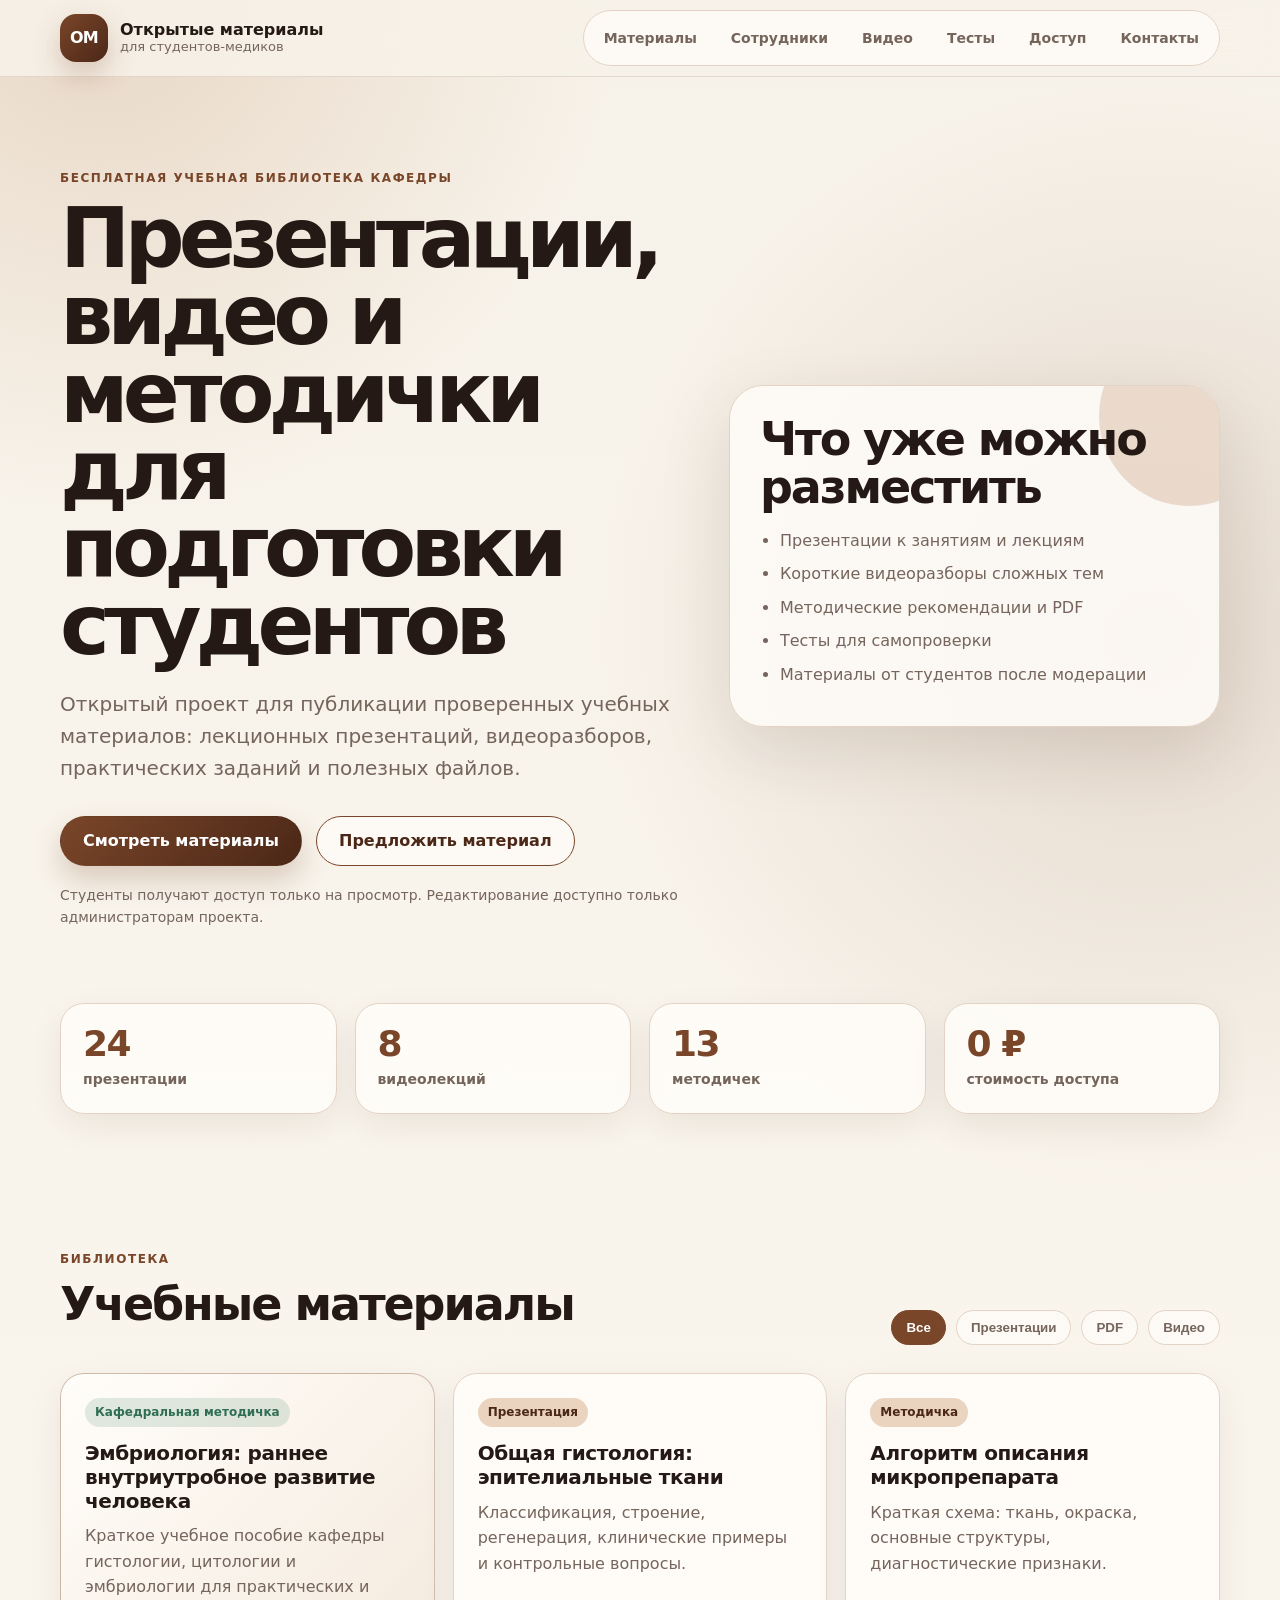
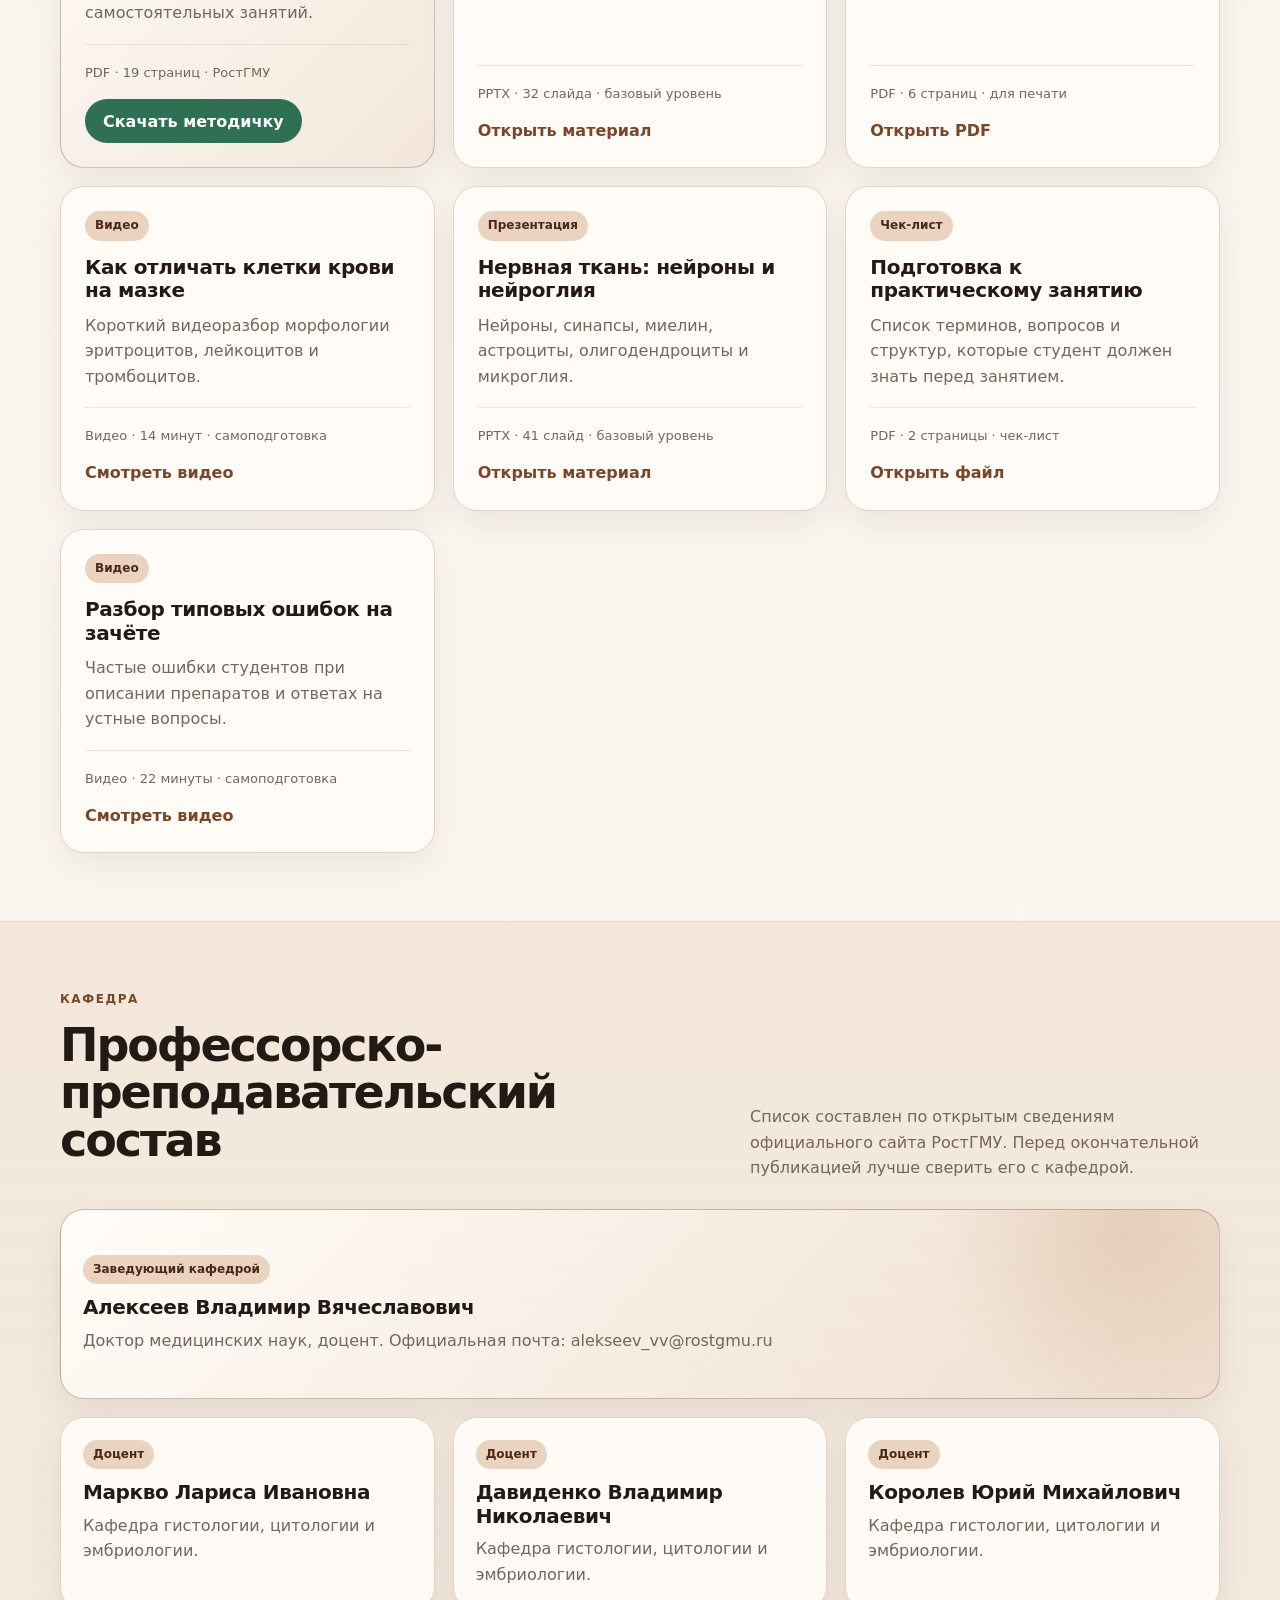
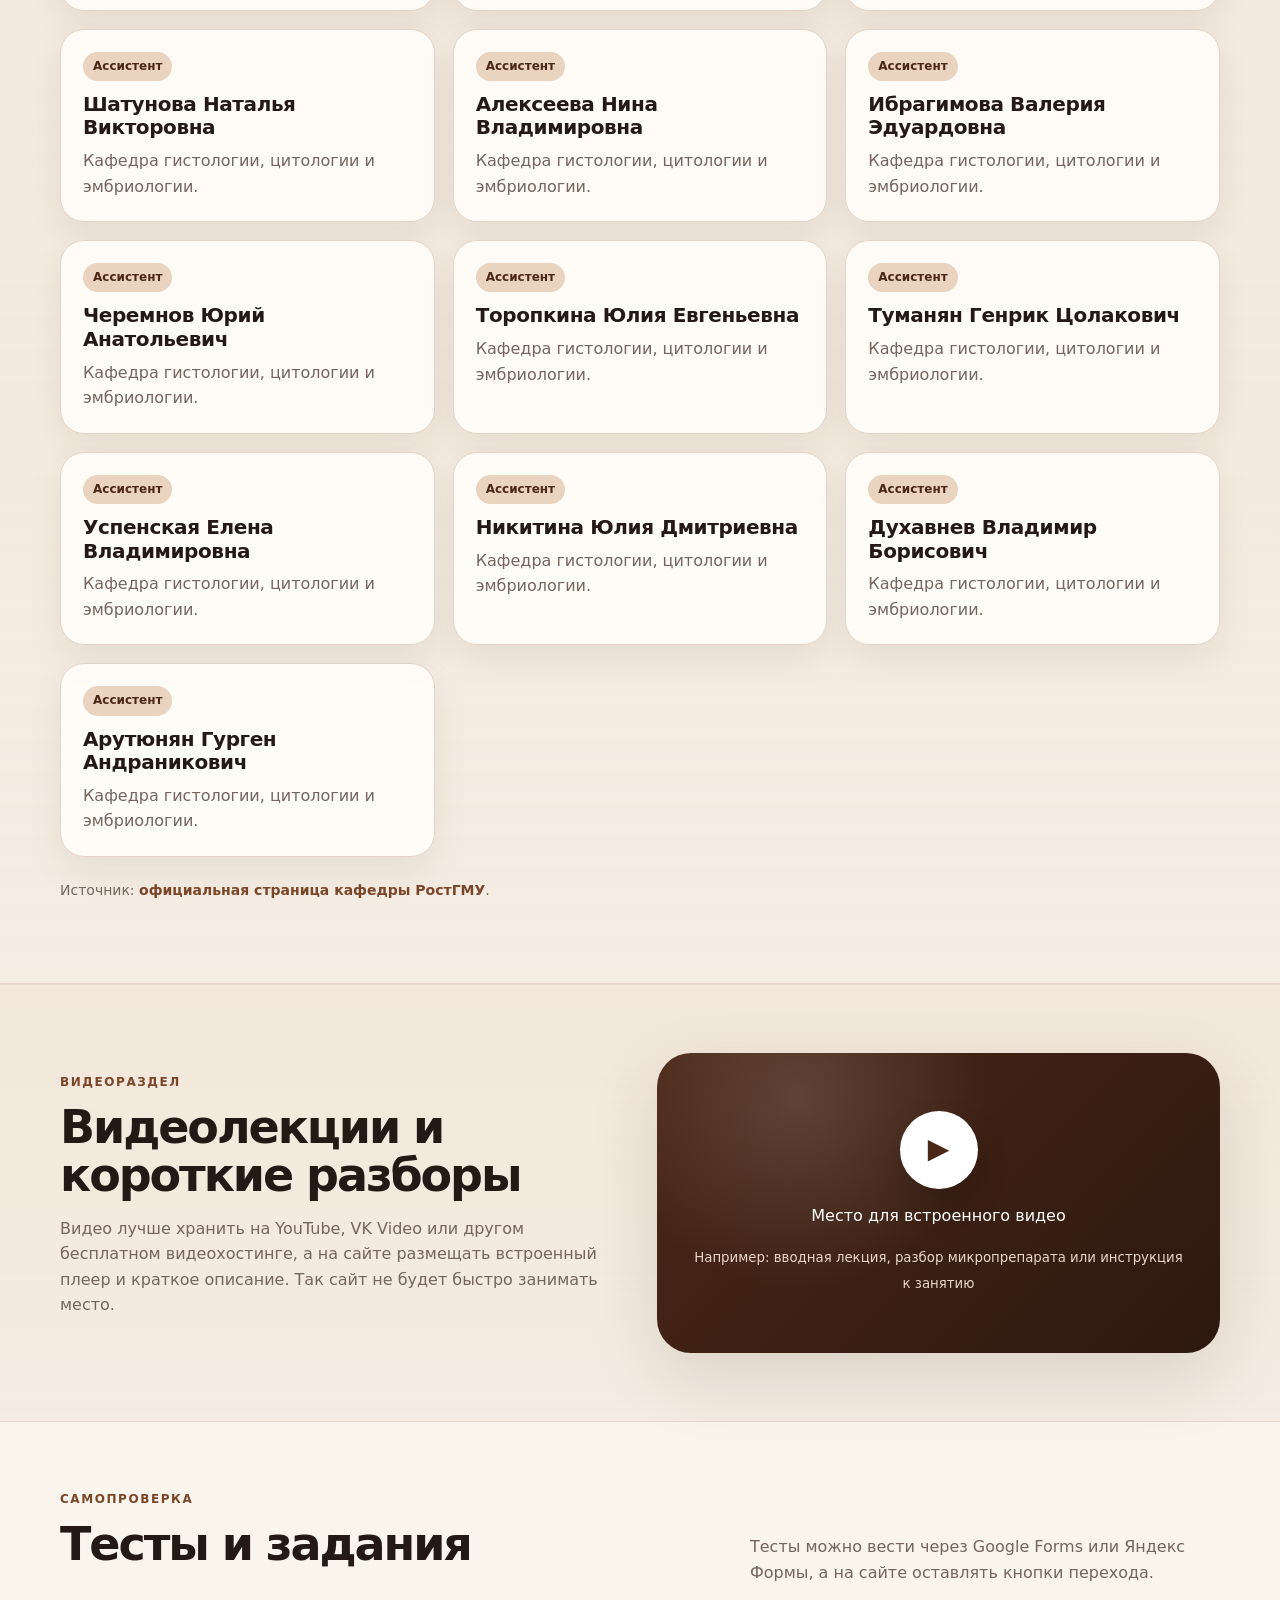
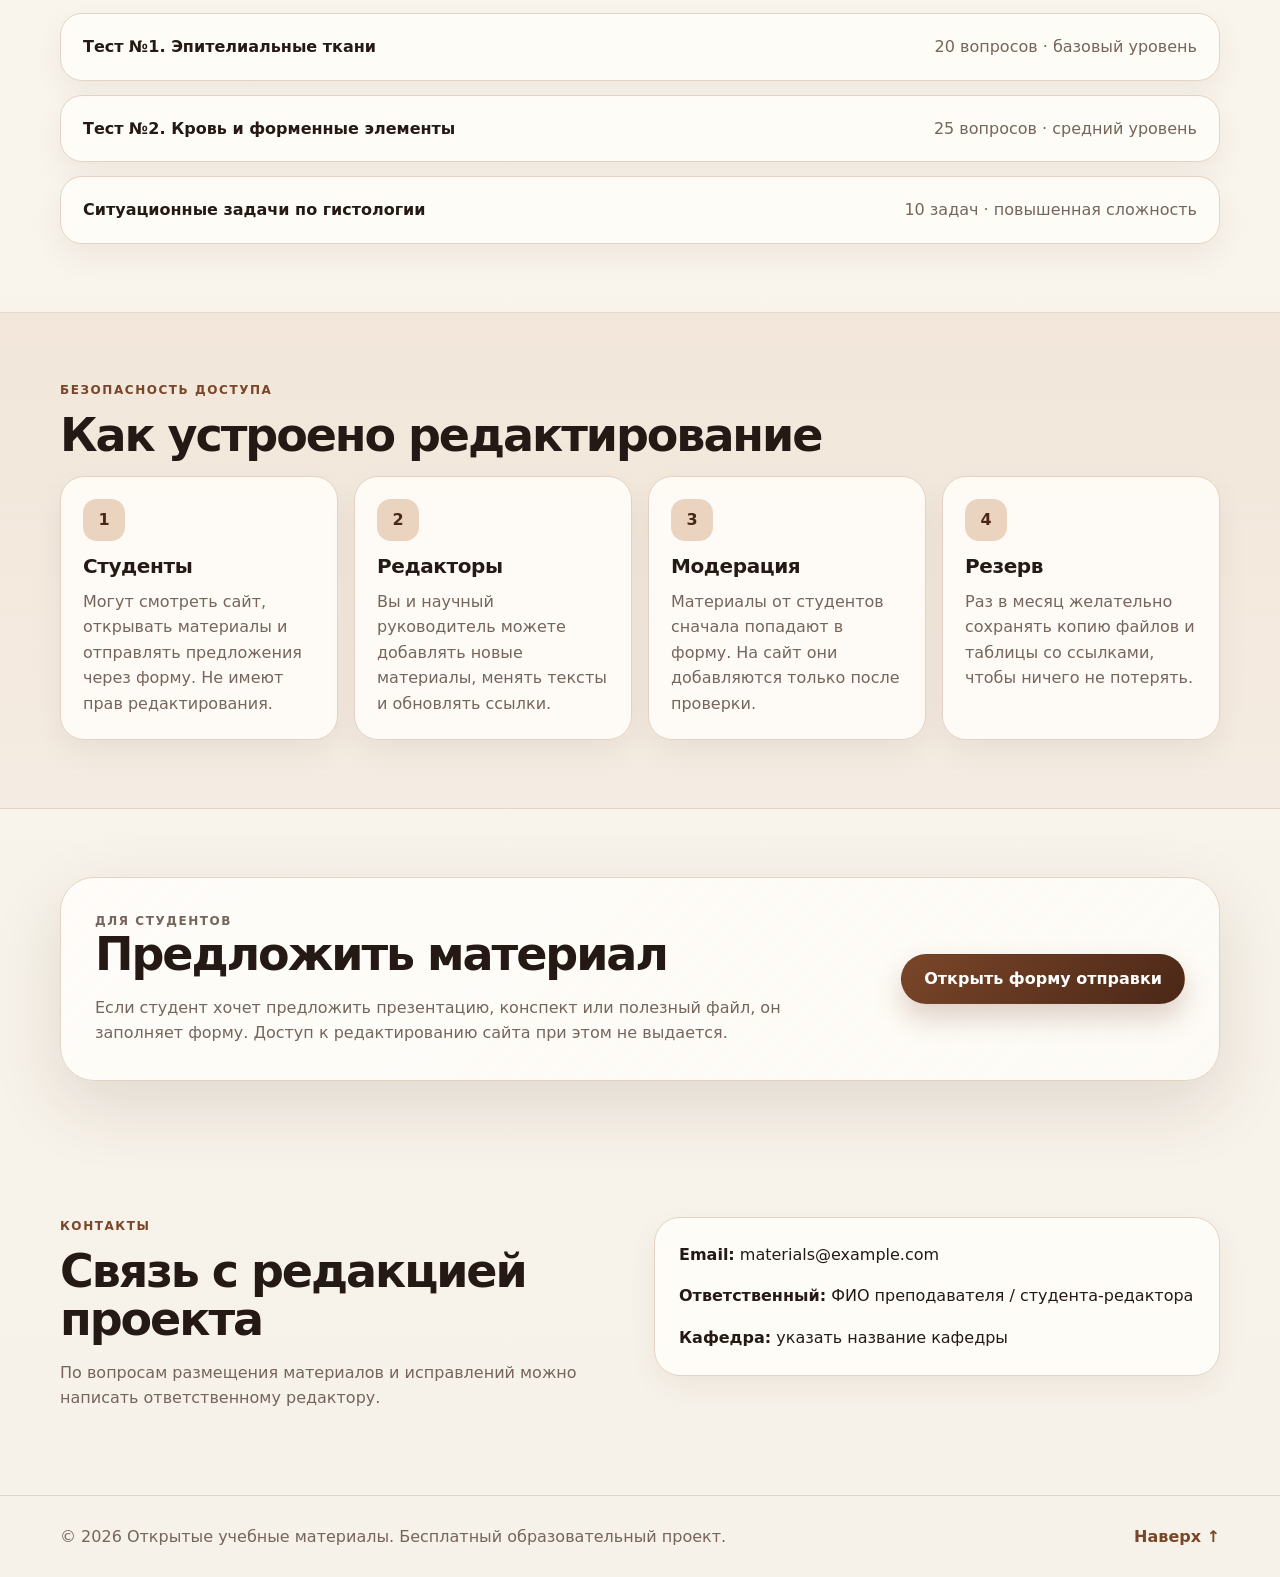
==== commit aafffa54: "Update index.html" ====
--- a/index.html
+++ b/index.html
@@ -7,626 +7,123 @@
   <meta name="description" content="Бесплатные презентации, видео, методички и тесты для студентов.">
   <style>
     :root{
-      --bg:#f7f2e9;
-      --bg2:#efe1d2;
-      --card:#fffdf9;
-      --text:#241914;
-      --muted:#75655c;
-      --brand:#7a4629;
-      --brand2:#4b2717;
-      --accent:#b78155;
-      --soft:#ead4c0;
-      --line:#e4d3c4;
-      --green:#2f6f53;
-      --shadow:0 24px 70px rgba(63,35,20,.13);
-      --radius:26px;
+      --bg:#f7f2e9; --bg2:#efe1d2; --card:#fffdf9; --text:#241914; --muted:#75655c;
+      --brand:#7a4629; --brand2:#4b2717; --accent:#b78155; --soft:#ead4c0; --line:#e4d3c4;
+      --green:#2f6f53; --shadow:0 24px 70px rgba(63,35,20,.13); --radius:26px;
     }
-
     *{box-sizing:border-box}
     html{scroll-behavior:smooth}
-    body{
-      margin:0;
-      font-family:Inter,system-ui,-apple-system,BlinkMacSystemFont,"Segoe UI",Arial,sans-serif;
-      background:
-        radial-gradient(circle at 8% 0%, rgba(183,129,85,.23), transparent 32rem),
-        radial-gradient(circle at 90% 10%, rgba(122,70,41,.15), transparent 35rem),
-        linear-gradient(180deg,var(--bg),#fbf7f0 46%,var(--bg));
-      color:var(--text);
-      line-height:1.6;
-    }
-
+    body{margin:0;font-family:Inter,system-ui,-apple-system,BlinkMacSystemFont,"Segoe UI",Arial,sans-serif;background:radial-gradient(circle at 8% 0%,rgba(183,129,85,.23),transparent 32rem),radial-gradient(circle at 90% 10%,rgba(122,70,41,.15),transparent 35rem),linear-gradient(180deg,var(--bg),#fbf7f0 46%,var(--bg));color:var(--text);line-height:1.6}
     body.modal-open{overflow:hidden}
     a{color:inherit}
     .container{width:min(1160px,calc(100% - 32px));margin:auto}
-
-    .site-header{
-      position:sticky;
-      top:0;
-      z-index:50;
-      background:rgba(247,242,233,.88);
-      backdrop-filter:blur(18px);
-      border-bottom:1px solid rgba(122,70,41,.15);
-    }
-
-    .header-inner{
-      min-height:76px;
-      display:flex;
-      align-items:center;
-      justify-content:space-between;
-      gap:22px;
-    }
-
-    .logo{
-      display:flex;
-      align-items:center;
-      gap:12px;
-      text-decoration:none;
-      min-width:220px;
-    }
-
-    .logo-mark{
-      width:48px;
-      height:48px;
-      flex:0 0 48px;
-      border-radius:16px;
-      display:grid;
-      place-items:center;
-      color:#fff;
-      font-weight:900;
-      letter-spacing:-.04em;
-      background:linear-gradient(135deg,var(--brand),var(--brand2));
-      box-shadow:0 12px 28px rgba(122,70,41,.26);
-    }
-
+    .site-header{position:sticky;top:0;z-index:50;background:rgba(247,242,233,.88);backdrop-filter:blur(18px);border-bottom:1px solid rgba(122,70,41,.15)}
+    .header-inner{min-height:76px;display:flex;align-items:center;justify-content:space-between;gap:22px}
+    .logo{display:flex;align-items:center;gap:12px;text-decoration:none;min-width:220px}
+    .logo-mark{width:48px;height:48px;flex:0 0 48px;border-radius:16px;display:grid;place-items:center;color:#fff;font-weight:900;letter-spacing:-.04em;background:linear-gradient(135deg,var(--brand),var(--brand2));box-shadow:0 12px 28px rgba(122,70,41,.26)}
     .logo-text{display:grid;line-height:1.14}
     .logo-text strong{font-size:16px}
     .logo-text small{color:var(--muted);font-size:13px}
-
-    .main-nav{
-      display:flex;
-      align-items:center;
-      gap:8px;
-      padding:7px;
-      background:rgba(255,253,249,.72);
-      border:1px solid var(--line);
-      border-radius:999px;
-    }
-
-    .main-nav a{
-      text-decoration:none;
-      color:var(--muted);
-      font-size:14px;
-      font-weight:700;
-      padding:9px 13px;
-      border-radius:999px;
-    }
-
-    .main-nav a:hover{
-      color:#fff;
-      background:var(--brand);
-    }
-
-    .menu-button{
-      display:none;
-      border:0;
-      background:var(--brand);
-      color:#fff;
-      border-radius:14px;
-      width:46px;
-      height:46px;
-      font-size:24px;
-    }
-
+    .main-nav{display:flex;align-items:center;gap:8px;padding:7px;background:rgba(255,253,249,.72);border:1px solid var(--line);border-radius:999px}
+    .main-nav a{text-decoration:none;color:var(--muted);font-size:14px;font-weight:700;padding:9px 13px;border-radius:999px}
+    .main-nav a:hover{color:#fff;background:var(--brand)}
+    .menu-button{display:none;border:0;background:var(--brand);color:#fff;border-radius:14px;width:46px;height:46px;font-size:24px}
     .hero{padding:92px 0 56px}
-
-    .hero-grid{
-      display:grid;
-      grid-template-columns:1.12fr .88fr;
-      gap:44px;
-      align-items:center;
-    }
-
-    .eyebrow{
-      margin:0 0 12px;
-      color:var(--brand);
-      text-transform:uppercase;
-      letter-spacing:.13em;
-      font-size:12px;
-      font-weight:900;
-    }
-
+    .hero-grid{display:grid;grid-template-columns:1.12fr .88fr;gap:44px;align-items:center}
+    .eyebrow{margin:0 0 12px;color:var(--brand);text-transform:uppercase;letter-spacing:.13em;font-size:12px;font-weight:900}
     h1,h2,h3,p{margin-top:0}
-
-    h1{
-      margin-bottom:24px;
-      font-size:clamp(42px,7vw,84px);
-      line-height:.92;
-      letter-spacing:-.07em;
-      max-width:820px;
-    }
-
-    h2{
-      margin-bottom:16px;
-      font-size:clamp(28px,4vw,46px);
-      line-height:1.04;
-      letter-spacing:-.045em;
-    }
-
-    h3{
-      margin-bottom:10px;
-      font-size:20px;
-      line-height:1.18;
-      letter-spacing:-.02em;
-    }
-
-    .lead{
-      max-width:720px;
-      color:var(--muted);
-      font-size:20px;
-    }
-
-    .hero-actions{
-      display:flex;
-      flex-wrap:wrap;
-      gap:14px;
-      margin:32px 0 18px;
-    }
-
-    .button{
-      min-height:50px;
-      display:inline-flex;
-      align-items:center;
-      justify-content:center;
-      gap:10px;
-      padding:0 22px;
-      border-radius:999px;
-      text-decoration:none;
-      font-weight:850;
-      border:1px solid transparent;
-      cursor:pointer;
-    }
-
-    .button.primary{
-      background:linear-gradient(135deg,var(--brand),var(--brand2));
-      color:#fff;
-      box-shadow:0 14px 28px rgba(122,70,41,.24);
-    }
-
-    .button.secondary{
-      background:rgba(255,253,249,.75);
-      color:var(--brand2);
-      border-color:var(--brand);
-    }
-
-    .note{
-      max-width:620px;
-      color:var(--muted);
-      font-size:14px;
-    }
-
-    .hero-card{
-      position:relative;
-      overflow:hidden;
-      background:rgba(255,253,249,.82);
-      border:1px solid var(--line);
-      box-shadow:var(--shadow);
-      border-radius:34px;
-      padding:30px;
-    }
-
-    .hero-card:before{
-      content:"";
-      position:absolute;
-      width:180px;
-      height:180px;
-      right:-60px;
-      top:-60px;
-      border-radius:50%;
-      background:rgba(183,129,85,.25);
-    }
-
+    h1{margin-bottom:24px;font-size:clamp(42px,7vw,84px);line-height:.92;letter-spacing:-.07em;max-width:820px}
+    h2{margin-bottom:16px;font-size:clamp(28px,4vw,46px);line-height:1.04;letter-spacing:-.045em}
+    h3{margin-bottom:10px;font-size:20px;line-height:1.18;letter-spacing:-.02em}
+    .lead{max-width:720px;color:var(--muted);font-size:20px}
+    .hero-actions{display:flex;flex-wrap:wrap;gap:14px;margin:32px 0 18px}
+    .button{min-height:50px;display:inline-flex;align-items:center;justify-content:center;gap:10px;padding:0 22px;border-radius:999px;text-decoration:none;font-weight:850;border:1px solid transparent;cursor:pointer}
+    .button.primary{background:linear-gradient(135deg,var(--brand),var(--brand2));color:#fff;box-shadow:0 14px 28px rgba(122,70,41,.24)}
+    .button.secondary{background:rgba(255,253,249,.75);color:var(--brand2);border-color:var(--brand)}
+    .note{max-width:620px;color:var(--muted);font-size:14px}
+    .hero-card{position:relative;overflow:hidden;background:rgba(255,253,249,.82);border:1px solid var(--line);box-shadow:var(--shadow);border-radius:34px;padding:30px}
+    .hero-card:before{content:"";position:absolute;width:180px;height:180px;right:-60px;top:-60px;border-radius:50%;background:rgba(183,129,85,.25)}
     .hero-card h2,.hero-card ul{position:relative}
     .hero-card ul{margin:0;padding-left:20px;color:var(--muted)}
     .hero-card li{margin:8px 0}
-
     .section{padding:68px 0}
-    .muted-section{
-      background:linear-gradient(180deg,rgba(239,225,210,.7),rgba(244,235,225,.9));
-      border-top:1px solid rgba(122,70,41,.11);
-      border-bottom:1px solid rgba(122,70,41,.11);
-    }
-
-    .stats{
-      display:grid;
-      grid-template-columns:repeat(4,1fr);
-      gap:18px;
-      margin-top:4px;
-    }
-
-    .stat{
-      background:rgba(255,253,249,.88);
-      border:1px solid var(--line);
-      border-radius:24px;
-      padding:22px;
-      box-shadow:0 12px 35px rgba(63,35,20,.07);
-    }
-
-    .stat strong{
-      display:block;
-      margin-bottom:4px;
-      color:var(--brand);
-      font-size:36px;
-      line-height:1;
-      letter-spacing:-.04em;
-    }
-
-    .stat span{
-      color:var(--muted);
-      font-size:14px;
-      font-weight:650;
-    }
-
-    .section-head{
-      display:flex;
-      align-items:flex-end;
-      justify-content:space-between;
-      gap:24px;
-      margin-bottom:28px;
-    }
-
-    .section-head p:last-child{
-      max-width:470px;
-      margin-bottom:0;
-      color:var(--muted);
-    }
-
-    .filter-row{
-      display:flex;
-      flex-wrap:wrap;
-      gap:10px;
-    }
-
-    .filter{
-      border:1px solid var(--line);
-      background:rgba(255,253,249,.78);
-      color:var(--muted);
-      border-radius:999px;
-      padding:9px 14px;
-      font-weight:800;
-      cursor:pointer;
-    }
-
-    .filter.active,.filter:hover{
-      background:var(--brand);
-      border-color:var(--brand);
-      color:#fff;
-    }
-
-    .cards-grid{
-      display:grid;
-      grid-template-columns:repeat(3,1fr);
-      gap:18px;
-    }
-
-    .material-card{
-      min-height:284px;
-      display:flex;
-      flex-direction:column;
-      background:rgba(255,253,249,.93);
-      border:1px solid var(--line);
-      border-radius:24px;
-      padding:24px;
-      box-shadow:0 14px 36px rgba(63,35,20,.07);
-      transition:.18s transform,.18s box-shadow,.18s border-color;
-    }
-
-    .material-card.featured{
-      background:
-        linear-gradient(135deg,rgba(255,253,249,.98),rgba(234,212,192,.42));
-      border-color:rgba(122,70,41,.32);
-    }
-
-    .material-card:hover{
-      transform:translateY(-3px);
-      box-shadow:0 18px 46px rgba(63,35,20,.12);
-      border-color:rgba(122,70,41,.38);
-    }
-
-    .tag{
-      align-self:flex-start;
-      margin-bottom:15px;
-      padding:5px 10px;
-      border-radius:999px;
-      background:var(--soft);
-      color:var(--brand2);
-      font-size:12px;
-      font-weight:900;
-    }
-
-    .tag.green{
-      background:rgba(47,111,83,.14);
-      color:var(--green);
-    }
-
-    .material-card p{
-      color:var(--muted);
-      margin-bottom:18px;
-    }
-
-    .card-meta{
-      margin-top:auto;
-      padding-top:18px;
-      color:var(--muted);
-      font-size:13px;
-      border-top:1px solid rgba(122,70,41,.12);
-    }
-
-    .card-link{
-      margin-top:13px;
-      color:var(--brand);
-      text-decoration:none;
-      font-weight:900;
-    }
-
-    .download-link{
-      display:inline-flex;
-      align-items:center;
-      justify-content:center;
-      margin-top:16px;
-      min-height:44px;
-      padding:0 18px;
-      border-radius:999px;
-      background:var(--green);
-      color:#fff;
-      text-decoration:none;
-      font-weight:900;
-      align-self:flex-start;
-    }
-
+    .muted-section{background:linear-gradient(180deg,rgba(239,225,210,.7),rgba(244,235,225,.9));border-top:1px solid rgba(122,70,41,.11);border-bottom:1px solid rgba(122,70,41,.11)}
+    .stats{display:grid;grid-template-columns:repeat(4,1fr);gap:18px;margin-top:4px}
+    .stat{background:rgba(255,253,249,.88);border:1px solid var(--line);border-radius:24px;padding:22px;box-shadow:0 12px 35px rgba(63,35,20,.07)}
+    .stat strong{display:block;margin-bottom:4px;color:var(--brand);font-size:36px;line-height:1;letter-spacing:-.04em}
+    .stat span{color:var(--muted);font-size:14px;font-weight:650}
+    .section-head{display:flex;align-items:flex-end;justify-content:space-between;gap:24px;margin-bottom:28px}
+    .section-head p:last-child{max-width:470px;margin-bottom:0;color:var(--muted)}
+    .filter-row{display:flex;flex-wrap:wrap;gap:10px}
+    .filter{border:1px solid var(--line);background:rgba(255,253,249,.78);color:var(--muted);border-radius:999px;padding:9px 14px;font-weight:800;cursor:pointer}
+    .filter.active,.filter:hover{background:var(--brand);border-color:var(--brand);color:#fff}
+    .cards-grid{display:grid;grid-template-columns:repeat(3,1fr);gap:18px}
+    .material-card{min-height:284px;display:flex;flex-direction:column;background:rgba(255,253,249,.93);border:1px solid var(--line);border-radius:24px;padding:24px;box-shadow:0 14px 36px rgba(63,35,20,.07);transition:.18s transform,.18s box-shadow,.18s border-color}
+    .material-card.featured{background:linear-gradient(135deg,rgba(255,253,249,.98),rgba(234,212,192,.42));border-color:rgba(122,70,41,.32)}
+    .material-card:hover{transform:translateY(-3px);box-shadow:0 18px 46px rgba(63,35,20,.12);border-color:rgba(122,70,41,.38)}
+    .tag{align-self:flex-start;margin-bottom:15px;padding:5px 10px;border-radius:999px;background:var(--soft);color:var(--brand2);font-size:12px;font-weight:900}
+    .tag.green{background:rgba(47,111,83,.14);color:var(--green)}
+    .material-card p{color:var(--muted);margin-bottom:18px}
+    .card-meta{margin-top:auto;padding-top:18px;color:var(--muted);font-size:13px;border-top:1px solid rgba(122,70,41,.12)}
+    .card-link{margin-top:13px;color:var(--brand);text-decoration:none;font-weight:900}
+    .download-link{display:inline-flex;align-items:center;justify-content:center;margin-top:16px;min-height:44px;padding:0 18px;border-radius:999px;background:var(--green);color:#fff;text-decoration:none;font-weight:900;align-self:flex-start}
     .card-link:hover,.download-link:hover{text-decoration:underline}
-
-    .two-columns{
-      display:grid;
-      grid-template-columns:1fr 1fr;
-      gap:34px;
-      align-items:center;
-    }
-
-    .video-placeholder{
-      min-height:300px;
-      background:
-        radial-gradient(circle at 25% 15%,rgba(255,255,255,.14),transparent 12rem),
-        linear-gradient(135deg,var(--brand2),#2d1810);
-      color:#fff;
-      border-radius:34px;
-      display:grid;
-      place-items:center;
-      text-align:center;
-      padding:34px;
-      box-shadow:var(--shadow);
-    }
-
-    .play{
-      width:78px;
-      height:78px;
-      margin:0 auto 14px;
-      display:grid;
-      place-items:center;
-      border-radius:50%;
-      background:#fff;
-      color:var(--brand2);
-      font-size:28px;
-      box-shadow:0 16px 32px rgba(0,0,0,.18);
-    }
-
+    .staff-grid{display:grid;grid-template-columns:repeat(3,1fr);gap:18px}
+    .staff-card{min-height:190px;background:rgba(255,253,249,.93);border:1px solid var(--line);border-radius:24px;padding:22px;box-shadow:0 14px 36px rgba(63,35,20,.07)}
+    .staff-card.head{grid-column:span 3;display:grid;grid-template-columns:1fr auto;gap:22px;align-items:center;background:radial-gradient(circle at 92% 12%,rgba(183,129,85,.22),transparent 12rem),linear-gradient(135deg,rgba(255,253,249,.98),rgba(234,212,192,.5));border-color:rgba(122,70,41,.35)}
+    .staff-card h3{margin-bottom:8px}
+    .staff-role{display:inline-flex;margin-bottom:12px;padding:5px 10px;border-radius:999px;background:var(--soft);color:var(--brand2);font-size:12px;font-weight:900}
+    .staff-card p{color:var(--muted);margin-bottom:0}
+    .staff-source{margin-top:22px;color:var(--muted);font-size:14px}
+    .staff-source a{color:var(--brand);font-weight:900;text-decoration:none}
+    .staff-source a:hover{text-decoration:underline}
+    .two-columns{display:grid;grid-template-columns:1fr 1fr;gap:34px;align-items:center}
+    .video-placeholder{min-height:300px;background:radial-gradient(circle at 25% 15%,rgba(255,255,255,.14),transparent 12rem),linear-gradient(135deg,var(--brand2),#2d1810);color:#fff;border-radius:34px;display:grid;place-items:center;text-align:center;padding:34px;box-shadow:var(--shadow)}
+    .play{width:78px;height:78px;margin:0 auto 14px;display:grid;place-items:center;border-radius:50%;background:#fff;color:var(--brand2);font-size:28px;box-shadow:0 16px 32px rgba(0,0,0,.18)}
     .video-placeholder small{color:#e8d6ca}
-
     .test-list{display:grid;gap:14px}
-
-    .test-item{
-      display:flex;
-      justify-content:space-between;
-      gap:18px;
-      align-items:center;
-      padding:20px 22px;
-      border-radius:22px;
-      border:1px solid var(--line);
-      background:rgba(255,253,249,.9);
-      text-decoration:none;
-      box-shadow:0 12px 30px rgba(63,35,20,.06);
-    }
-
+    .test-item{display:flex;justify-content:space-between;gap:18px;align-items:center;padding:20px 22px;border-radius:22px;border:1px solid var(--line);background:rgba(255,253,249,.9);text-decoration:none;box-shadow:0 12px 30px rgba(63,35,20,.06)}
     .test-item span{color:var(--muted)}
     .test-item:hover{border-color:var(--brand)}
-
-    .rules-grid{
-      display:grid;
-      grid-template-columns:repeat(4,1fr);
-      gap:16px;
-    }
-
-    .rule-card{
-      min-height:200px;
-      background:rgba(255,253,249,.9);
-      border:1px solid var(--line);
-      border-radius:24px;
-      padding:22px;
-      box-shadow:0 12px 30px rgba(63,35,20,.06);
-    }
-
-    .rule-icon{
-      width:42px;
-      height:42px;
-      display:grid;
-      place-items:center;
-      border-radius:14px;
-      background:var(--soft);
-      color:var(--brand2);
-      font-weight:900;
-      margin-bottom:14px;
-    }
-
-    .rule-card p{
-      color:var(--muted);
-      margin-bottom:0;
-    }
-
-    .submit-box{
-      display:flex;
-      align-items:center;
-      justify-content:space-between;
-      gap:28px;
-      padding:34px;
-      border-radius:34px;
-      background:linear-gradient(135deg,rgba(255,253,249,.95),rgba(255,253,249,.78));
-      border:1px solid var(--line);
-      box-shadow:var(--shadow);
-    }
-
-    .submit-box p{
-      max-width:760px;
-      color:var(--muted);
-      margin-bottom:0;
-    }
-
-    .contacts-inner{
-      display:grid;
-      grid-template-columns:1fr 1fr;
-      gap:28px;
-      align-items:start;
-    }
-
-    .contact-card{
-      background:rgba(255,253,249,.9);
-      border:1px solid var(--line);
-      border-radius:26px;
-      padding:24px;
-      box-shadow:0 12px 30px rgba(63,35,20,.06);
-    }
-
+    .rules-grid{display:grid;grid-template-columns:repeat(4,1fr);gap:16px}
+    .rule-card{min-height:200px;background:rgba(255,253,249,.9);border:1px solid var(--line);border-radius:24px;padding:22px;box-shadow:0 12px 30px rgba(63,35,20,.06)}
+    .rule-icon{width:42px;height:42px;display:grid;place-items:center;border-radius:14px;background:var(--soft);color:var(--brand2);font-weight:900;margin-bottom:14px}
+    .rule-card p{color:var(--muted);margin-bottom:0}
+    .submit-box{display:flex;align-items:center;justify-content:space-between;gap:28px;padding:34px;border-radius:34px;background:linear-gradient(135deg,rgba(255,253,249,.95),rgba(255,253,249,.78));border:1px solid var(--line);box-shadow:var(--shadow)}
+    .submit-box p{max-width:760px;color:var(--muted);margin-bottom:0}
+    .contacts-inner{display:grid;grid-template-columns:1fr 1fr;gap:28px;align-items:start}
+    .contact-card{background:rgba(255,253,249,.9);border:1px solid var(--line);border-radius:26px;padding:24px;box-shadow:0 12px 30px rgba(63,35,20,.06)}
     .contact-card p:last-child{margin-bottom:0}
-
-    .modal{
-      position:fixed;
-      inset:0;
-      display:none;
-      align-items:center;
-      justify-content:center;
-      padding:18px;
-      z-index:100;
-      background:rgba(32,21,15,.58);
-      backdrop-filter:blur(8px);
-    }
-
+    .modal{position:fixed;inset:0;display:none;align-items:center;justify-content:center;padding:18px;z-index:100;background:rgba(32,21,15,.58);backdrop-filter:blur(8px)}
     .modal.open{display:flex}
-
-    .modal-card{
-      width:min(520px,100%);
-      max-height:92vh;
-      overflow:auto;
-      position:relative;
-      background:var(--card);
-      border:1px solid var(--line);
-      border-radius:30px;
-      padding:22px;
-      box-shadow:0 32px 90px rgba(0,0,0,.34);
-      text-align:center;
-    }
-
-    .modal-close{
-      position:absolute;
-      right:14px;
-      top:14px;
-      width:42px;
-      height:42px;
-      border:0;
-      border-radius:50%;
-      background:var(--soft);
-      color:var(--brand2);
-      font-size:24px;
-      line-height:1;
-      cursor:pointer;
-    }
-
-    .modal-photo{
-      width:100%;
-      max-height:420px;
-      object-fit:cover;
-      object-position:center top;
-      border-radius:22px;
-      margin-bottom:18px;
-      border:1px solid var(--line);
-      background:#eee;
-    }
-
-    .modal-card h2{
-      font-size:28px;
-      letter-spacing:-.035em;
-      margin-bottom:8px;
-    }
-
-    .modal-card p{
-      color:var(--muted);
-      margin-bottom:0;
-    }
-
-    footer{
-      padding:28px 0;
-      border-top:1px solid var(--line);
-      color:var(--muted);
-    }
-
-    .footer-inner{
-      display:flex;
-      justify-content:space-between;
-      gap:18px;
-    }
-
+    .modal-card{width:min(520px,100%);max-height:92vh;overflow:auto;position:relative;background:var(--card);border:1px solid var(--line);border-radius:30px;padding:22px;box-shadow:0 32px 90px rgba(0,0,0,.34);text-align:center}
+    .modal-close{position:absolute;right:14px;top:14px;width:42px;height:42px;border:0;border-radius:50%;background:var(--soft);color:var(--brand2);font-size:24px;line-height:1;cursor:pointer}
+    .modal-photo{width:100%;max-height:420px;object-fit:cover;object-position:center top;border-radius:22px;margin-bottom:18px;border:1px solid var(--line);background:#eee}
+    .modal-card h2{font-size:28px;letter-spacing:-.035em;margin-bottom:8px}
+    .modal-card p{color:var(--muted);margin-bottom:0}
+    footer{padding:28px 0;border-top:1px solid var(--line);color:var(--muted)}
+    .footer-inner{display:flex;justify-content:space-between;gap:18px}
     .footer-inner p{margin:0}
-    .footer-inner a{
-      color:var(--brand);
-      font-weight:900;
-      text-decoration:none;
-    }
-
+    .footer-inner a{color:var(--brand);font-weight:900;text-decoration:none}
     @media(max-width:940px){
       .hero-grid,.two-columns,.contacts-inner{grid-template-columns:1fr}
-      .cards-grid{grid-template-columns:repeat(2,1fr)}
+      .cards-grid,.staff-grid{grid-template-columns:repeat(2,1fr)}
+      .staff-card.head{grid-column:span 2}
       .stats,.rules-grid{grid-template-columns:repeat(2,1fr)}
       .section-head{display:block}
       .filter-row{margin-top:16px}
     }
-
     @media(max-width:720px){
-      .header-inner{
-        min-height:auto;
-        padding:12px 0;
-      }
-
+      .header-inner{min-height:auto;padding:12px 0}
       .menu-button{display:block}
-
-      .main-nav{
-        display:none;
-        position:absolute;
-        left:16px;
-        right:16px;
-        top:72px;
-        border-radius:22px;
-        padding:12px;
-        flex-direction:column;
-        align-items:stretch;
-        background:rgba(255,253,249,.98);
-        box-shadow:var(--shadow);
-      }
-
+      .main-nav{display:none;position:absolute;left:16px;right:16px;top:72px;border-radius:22px;padding:12px;flex-direction:column;align-items:stretch;background:rgba(255,253,249,.98);box-shadow:var(--shadow)}
       .main-nav.open{display:flex}
       .main-nav a{padding:12px 14px}
-
       .logo-text small{display:none}
-
       .hero{padding:54px 0 38px}
       .lead{font-size:18px}
-      .stats,.cards-grid,.rules-grid{grid-template-columns:1fr}
+      .stats,.cards-grid,.staff-grid,.rules-grid{grid-template-columns:1fr}
+      .staff-card.head{grid-column:span 1;grid-template-columns:1fr}
       .section{padding:52px 0}
       .test-item,.submit-box,.footer-inner{flex-direction:column;align-items:flex-start}
       .modal-card{padding:18px}
@@ -650,6 +147,7 @@
 
       <nav class="main-nav" id="mainNav">
         <a href="#materials">Материалы</a>
+        <a href="#staff">Сотрудники</a>
         <a href="#video">Видео</a>
         <a href="#tests">Тесты</a>
         <a href="#rules">Доступ</a>
@@ -664,17 +162,12 @@
         <div>
           <p class="eyebrow">Бесплатная учебная библиотека кафедры</p>
           <h1>Презентации, видео и методички для подготовки студентов</h1>
-          <p class="lead">
-            Открытый проект для публикации проверенных учебных материалов:
-            лекционных презентаций, видеоразборов, практических заданий и полезных файлов.
-          </p>
+          <p class="lead">Открытый проект для публикации проверенных учебных материалов: лекционных презентаций, видеоразборов, практических заданий и полезных файлов.</p>
           <div class="hero-actions">
             <a class="button primary" href="#materials">Смотреть материалы</a>
             <a class="button secondary" href="#submit">Предложить материал</a>
           </div>
-          <p class="note">
-            Студенты получают доступ только на просмотр. Редактирование доступно только администраторам проекта.
-          </p>
+          <p class="note">Студенты получают доступ только на просмотр. Редактирование доступно только администраторам проекта.</p>
         </div>
 
         <div class="hero-card">
@@ -692,22 +185,10 @@
 
     <section class="section" style="padding-top:0">
       <div class="container stats">
-        <div class="stat">
-          <strong>24</strong>
-          <span>презентации</span>
-        </div>
-        <div class="stat">
-          <strong>8</strong>
-          <span>видеолекций</span>
-        </div>
-        <div class="stat">
-          <strong>13</strong>
-          <span>методичек</span>
-        </div>
-        <div class="stat">
-          <strong>0 ₽</strong>
-          <span>стоимость доступа</span>
-        </div>
+        <div class="stat"><strong>24</strong><span>презентации</span></div>
+        <div class="stat"><strong>8</strong><span>видеолекций</span></div>
+        <div class="stat"><strong>13</strong><span>методичек</span></div>
+        <div class="stat"><strong>0 ₽</strong><span>стоимость доступа</span></div>
       </div>
     </section>
 
@@ -735,54 +216,55 @@
             <a href="embryology_methodichka.pdf" class="download-link" download>Скачать методичку</a>
           </article>
 
-          <article class="material-card" data-type="presentation">
-            <span class="tag">Презентация</span>
-            <h3>Общая гистология: эпителиальные ткани</h3>
-            <p>Классификация, строение, регенерация, клинические примеры и контрольные вопросы.</p>
-            <div class="card-meta">PPTX · 32 слайда · базовый уровень</div>
-            <a href="#" class="card-link js-placeholder">Открыть материал</a>
+          <article class="material-card" data-type="presentation"><span class="tag">Презентация</span><h3>Общая гистология: эпителиальные ткани</h3><p>Классификация, строение, регенерация, клинические примеры и контрольные вопросы.</p><div class="card-meta">PPTX · 32 слайда · базовый уровень</div><a href="#" class="card-link js-placeholder">Открыть материал</a></article>
+          <article class="material-card" data-type="pdf"><span class="tag">Методичка</span><h3>Алгоритм описания микропрепарата</h3><p>Краткая схема: ткань, окраска, основные структуры, диагностические признаки.</p><div class="card-meta">PDF · 6 страниц · для печати</div><a href="#" class="card-link js-placeholder">Открыть PDF</a></article>
+          <article class="material-card" data-type="video"><span class="tag">Видео</span><h3>Как отличать клетки крови на мазке</h3><p>Короткий видеоразбор морфологии эритроцитов, лейкоцитов и тромбоцитов.</p><div class="card-meta">Видео · 14 минут · самоподготовка</div><a href="#" class="card-link js-placeholder">Смотреть видео</a></article>
+          <article class="material-card" data-type="presentation"><span class="tag">Презентация</span><h3>Нервная ткань: нейроны и нейроглия</h3><p>Нейроны, синапсы, миелин, астроциты, олигодендроциты и микроглия.</p><div class="card-meta">PPTX · 41 слайд · базовый уровень</div><a href="#" class="card-link js-placeholder">Открыть материал</a></article>
+          <article class="material-card" data-type="pdf"><span class="tag">Чек-лист</span><h3>Подготовка к практическому занятию</h3><p>Список терминов, вопросов и структур, которые студент должен знать перед занятием.</p><div class="card-meta">PDF · 2 страницы · чек-лист</div><a href="#" class="card-link js-placeholder">Открыть файл</a></article>
+          <article class="material-card" data-type="video"><span class="tag">Видео</span><h3>Разбор типовых ошибок на зачёте</h3><p>Частые ошибки студентов при описании препаратов и ответах на устные вопросы.</p><div class="card-meta">Видео · 22 минуты · самоподготовка</div><a href="#" class="card-link js-placeholder">Смотреть видео</a></article>
+        </div>
+      </div>
+    </section>
+
+    <section class="section muted-section" id="staff">
+      <div class="container">
+        <div class="section-head">
+          <div>
+            <p class="eyebrow">Кафедра</p>
+            <h2>Профессорско-преподавательский состав</h2>
+          </div>
+          <p>Список составлен по открытым сведениям официального сайта РостГМУ. Перед окончательной публикацией лучше сверить его с кафедрой.</p>
+        </div>
+
+        <div class="staff-grid">
+
+          <article class="staff-card head">
+            <div>
+              <span class="staff-role">Заведующий кафедрой</span>
+              <h3>Алексеев Владимир Вячеславович</h3>
+              <p>Доктор медицинских наук, доцент. Официальная почта: alekseev_vv@rostgmu.ru</p>
+            </div>
           </article>
 
-          <article class="material-card" data-type="pdf">
-            <span class="tag">Методичка</span>
-            <h3>Алгоритм описания микропрепарата</h3>
-            <p>Краткая схема: ткань, окраска, основные структуры, диагностические признаки.</p>
-            <div class="card-meta">PDF · 6 страниц · для печати</div>
-            <a href="#" class="card-link js-placeholder">Открыть PDF</a>
-          </article>
-
-          <article class="material-card" data-type="video">
-            <span class="tag">Видео</span>
-            <h3>Как отличать клетки крови на мазке</h3>
-            <p>Короткий видеоразбор морфологии эритроцитов, лейкоцитов и тромбоцитов.</p>
-            <div class="card-meta">Видео · 14 минут · самоподготовка</div>
-            <a href="#" class="card-link js-placeholder">Смотреть видео</a>
-          </article>
-
-          <article class="material-card" data-type="presentation">
-            <span class="tag">Презентация</span>
-            <h3>Нервная ткань: нейроны и нейроглия</h3>
-            <p>Нейроны, синапсы, миелин, астроциты, олигодендроциты и микроглия.</p>
-            <div class="card-meta">PPTX · 41 слайд · базовый уровень</div>
-            <a href="#" class="card-link js-placeholder">Открыть материал</a>
-          </article>
-
-          <article class="material-card" data-type="pdf">
-            <span class="tag">Чек-лист</span>
-            <h3>Подготовка к практическому занятию</h3>
-            <p>Список терминов, вопросов и структур, которые студент должен знать перед занятием.</p>
-            <div class="card-meta">PDF · 2 страницы · чек-лист</div>
-            <a href="#" class="card-link js-placeholder">Открыть файл</a>
-          </article>
-
-          <article class="material-card" data-type="video">
-            <span class="tag">Видео</span>
-            <h3>Разбор типовых ошибок на зачёте</h3>
-            <p>Частые ошибки студентов при описании препаратов и ответах на устные вопросы.</p>
-            <div class="card-meta">Видео · 22 минуты · самоподготовка</div>
-            <a href="#" class="card-link js-placeholder">Смотреть видео</a>
-          </article>
-        </div>
+          <article class="staff-card"><span class="staff-role">Доцент</span><h3>Маркво Лариса Ивановна</h3><p>Кафедра гистологии, цитологии и эмбриологии.</p></article>
+          <article class="staff-card"><span class="staff-role">Доцент</span><h3>Давиденко Владимир Николаевич</h3><p>Кафедра гистологии, цитологии и эмбриологии.</p></article>
+          <article class="staff-card"><span class="staff-role">Доцент</span><h3>Королев Юрий Михайлович</h3><p>Кафедра гистологии, цитологии и эмбриологии.</p></article>
+          <article class="staff-card"><span class="staff-role">Ассистент</span><h3>Шатунова Наталья Викторовна</h3><p>Кафедра гистологии, цитологии и эмбриологии.</p></article>
+          <article class="staff-card"><span class="staff-role">Ассистент</span><h3>Алексеева Нина Владимировна</h3><p>Кафедра гистологии, цитологии и эмбриологии.</p></article>
+          <article class="staff-card"><span class="staff-role">Ассистент</span><h3>Ибрагимова Валерия Эдуардовна</h3><p>Кафедра гистологии, цитологии и эмбриологии.</p></article>
+          <article class="staff-card"><span class="staff-role">Ассистент</span><h3>Черемнов Юрий Анатольевич</h3><p>Кафедра гистологии, цитологии и эмбриологии.</p></article>
+          <article class="staff-card"><span class="staff-role">Ассистент</span><h3>Торопкина Юлия Евгеньевна</h3><p>Кафедра гистологии, цитологии и эмбриологии.</p></article>
+          <article class="staff-card"><span class="staff-role">Ассистент</span><h3>Туманян Генрик Цолакович</h3><p>Кафедра гистологии, цитологии и эмбриологии.</p></article>
+          <article class="staff-card"><span class="staff-role">Ассистент</span><h3>Успенская Елена Владимировна</h3><p>Кафедра гистологии, цитологии и эмбриологии.</p></article>
+          <article class="staff-card"><span class="staff-role">Ассистент</span><h3>Никитина Юлия Дмитриевна</h3><p>Кафедра гистологии, цитологии и эмбриологии.</p></article>
+          <article class="staff-card"><span class="staff-role">Ассистент</span><h3>Духавнев Владимир Борисович</h3><p>Кафедра гистологии, цитологии и эмбриологии.</p></article>
+          <article class="staff-card"><span class="staff-role">Ассистент</span><h3>Арутюнян Гурген Андраникович</h3><p>Кафедра гистологии, цитологии и эмбриологии.</p></article>
+
+        </div>
+
+        <p class="staff-source">
+          Источник: <a href="https://rostgmu.ru/archives/kafedra/%D0%B3%D0%B8%D1%81%D1%82%D0%BE%D0%BB%D0%BE%D0%B3%D0%B8%D0%B8-%D1%86%D0%B8%D1%82%D0%BE%D0%BB%D0%BE%D0%B3%D0%B8%D0%B8-%D0%B8-%D1%8D%D0%BC%D0%B1%D1%80%D0%B8%D0%BE%D0%BB%D0%BE%D0%B3%D0%B8%D0%B8" target="_blank" rel="noopener">официальная страница кафедры РостГМУ</a>.
+        </p>
       </div>
     </section>
 
@@ -791,10 +273,7 @@
         <div>
           <p class="eyebrow">Видеораздел</p>
           <h2>Видеолекции и короткие разборы</h2>
-          <p style="color:var(--muted)">
-            Видео лучше хранить на YouTube, VK Video или другом бесплатном видеохостинге,
-            а на сайте размещать встроенный плеер и краткое описание. Так сайт не будет быстро занимать место.
-          </p>
+          <p style="color:var(--muted)">Видео лучше хранить на YouTube, VK Video или другом бесплатном видеохостинге, а на сайте размещать встроенный плеер и краткое описание. Так сайт не будет быстро занимать место.</p>
         </div>
         <a href="#" class="video-placeholder js-placeholder" style="text-decoration:none">
           <div>
@@ -809,26 +288,13 @@
     <section class="section" id="tests">
       <div class="container">
         <div class="section-head">
-          <div>
-            <p class="eyebrow">Самопроверка</p>
-            <h2>Тесты и задания</h2>
-          </div>
+          <div><p class="eyebrow">Самопроверка</p><h2>Тесты и задания</h2></div>
           <p>Тесты можно вести через Google Forms или Яндекс Формы, а на сайте оставлять кнопки перехода.</p>
         </div>
-
         <div class="test-list">
-          <a href="#" class="test-item js-placeholder">
-            <strong>Тест №1. Эпителиальные ткани</strong>
-            <span>20 вопросов · базовый уровень</span>
-          </a>
-          <a href="#" class="test-item js-placeholder">
-            <strong>Тест №2. Кровь и форменные элементы</strong>
-            <span>25 вопросов · средний уровень</span>
-          </a>
-          <a href="#" class="test-item js-placeholder">
-            <strong>Ситуационные задачи по гистологии</strong>
-            <span>10 задач · повышенная сложность</span>
-          </a>
+          <a href="#" class="test-item js-placeholder"><strong>Тест №1. Эпителиальные ткани</strong><span>20 вопросов · базовый уровень</span></a>
+          <a href="#" class="test-item js-placeholder"><strong>Тест №2. Кровь и форменные элементы</strong><span>25 вопросов · средний уровень</span></a>
+          <a href="#" class="test-item js-placeholder"><strong>Ситуационные задачи по гистологии</strong><span>10 задач · повышенная сложность</span></a>
         </div>
       </div>
     </section>
@@ -837,28 +303,11 @@
       <div class="container">
         <p class="eyebrow">Безопасность доступа</p>
         <h2>Как устроено редактирование</h2>
-
         <div class="rules-grid">
-          <div class="rule-card">
-            <div class="rule-icon">1</div>
-            <h3>Студенты</h3>
-            <p>Могут смотреть сайт, открывать материалы и отправлять предложения через форму. Не имеют прав редактирования.</p>
-          </div>
-          <div class="rule-card">
-            <div class="rule-icon">2</div>
-            <h3>Редакторы</h3>
-            <p>Вы и научный руководитель можете добавлять новые материалы, менять тексты и обновлять ссылки.</p>
-          </div>
-          <div class="rule-card">
-            <div class="rule-icon">3</div>
-            <h3>Модерация</h3>
-            <p>Материалы от студентов сначала попадают в форму. На сайт они добавляются только после проверки.</p>
-          </div>
-          <div class="rule-card">
-            <div class="rule-icon">4</div>
-            <h3>Резерв</h3>
-            <p>Раз в месяц желательно сохранять копию файлов и таблицы со ссылками, чтобы ничего не потерять.</p>
-          </div>
+          <div class="rule-card"><div class="rule-icon">1</div><h3>Студенты</h3><p>Могут смотреть сайт, открывать материалы и отправлять предложения через форму. Не имеют прав редактирования.</p></div>
+          <div class="rule-card"><div class="rule-icon">2</div><h3>Редакторы</h3><p>Вы и научный руководитель можете добавлять новые материалы, менять тексты и обновлять ссылки.</p></div>
+          <div class="rule-card"><div class="rule-icon">3</div><h3>Модерация</h3><p>Материалы от студентов сначала попадают в форму. На сайт они добавляются только после проверки.</p></div>
+          <div class="rule-card"><div class="rule-icon">4</div><h3>Резерв</h3><p>Раз в месяц желательно сохранять копию файлов и таблицы со ссылками, чтобы ничего не потерять.</p></div>
         </div>
       </div>
     </section>
@@ -868,10 +317,7 @@
         <div>
           <p class="eyebrow">Для студентов</p>
           <h2>Предложить материал</h2>
-          <p>
-            Если студент хочет предложить презентацию, конспект или полезный файл, он заполняет форму.
-            Доступ к редактированию сайта при этом не выдается.
-          </p>
+          <p>Если студент хочет предложить презентацию, конспект или полезный файл, он заполняет форму. Доступ к редактированию сайта при этом не выдается.</p>
         </div>
         <a class="button primary js-placeholder" href="#">Открыть форму отправки</a>
       </div>
@@ -912,25 +358,16 @@
   <script>
     const menuButton = document.getElementById("menuButton");
     const mainNav = document.getElementById("mainNav");
-
-    menuButton.addEventListener("click", () => {
-      mainNav.classList.toggle("open");
-    });
-
-    document.querySelectorAll(".main-nav a").forEach((link) => {
-      link.addEventListener("click", () => mainNav.classList.remove("open"));
-    });
+    menuButton.addEventListener("click", () => { mainNav.classList.toggle("open"); });
+    document.querySelectorAll(".main-nav a").forEach((link) => { link.addEventListener("click", () => mainNav.classList.remove("open")); });
 
     const filters = document.querySelectorAll(".filter");
     const cards = document.querySelectorAll(".material-card");
-
     filters.forEach((button) => {
       button.addEventListener("click", () => {
         filters.forEach((item) => item.classList.remove("active"));
         button.classList.add("active");
-
         const selected = button.dataset.filter;
-
         cards.forEach((card) => {
           const shouldShow = selected === "all" || card.dataset.type === selected;
           card.style.display = shouldShow ? "flex" : "none";
@@ -940,38 +377,28 @@
 
     const placeholderModal = document.getElementById("placeholderModal");
     const modalClose = document.getElementById("modalClose");
-
     function openModal() {
       placeholderModal.classList.add("open");
       placeholderModal.setAttribute("aria-hidden", "false");
       document.body.classList.add("modal-open");
     }
-
     function closeModal() {
       placeholderModal.classList.remove("open");
       placeholderModal.setAttribute("aria-hidden", "true");
       document.body.classList.remove("modal-open");
     }
-
     document.querySelectorAll(".js-placeholder").forEach((link) => {
       link.addEventListener("click", (event) => {
         event.preventDefault();
         openModal();
       });
     });
-
     modalClose.addEventListener("click", closeModal);
-
     placeholderModal.addEventListener("click", (event) => {
-      if (event.target === placeholderModal) {
-        closeModal();
-      }
+      if (event.target === placeholderModal) { closeModal(); }
     });
-
     document.addEventListener("keydown", (event) => {
-      if (event.key === "Escape") {
-        closeModal();
-      }
+      if (event.key === "Escape") { closeModal(); }
     });
   </script>
 </body>
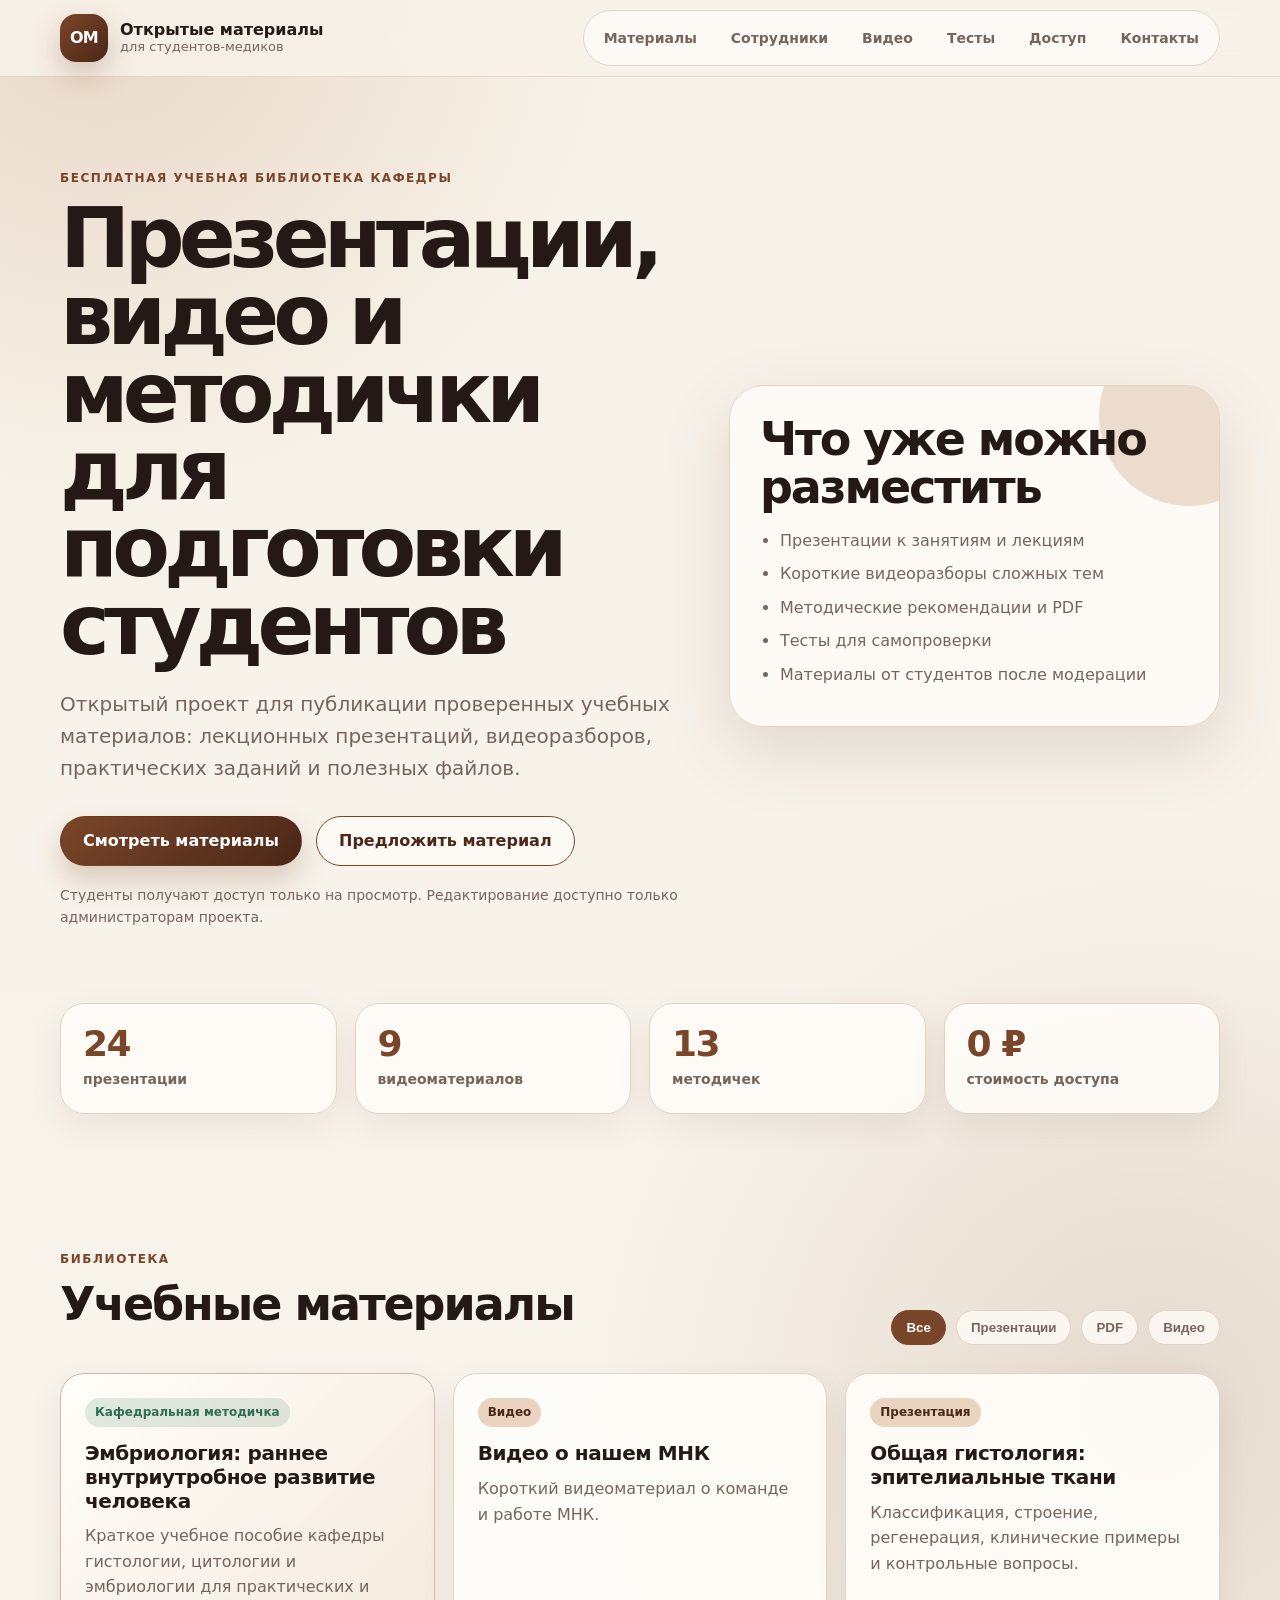
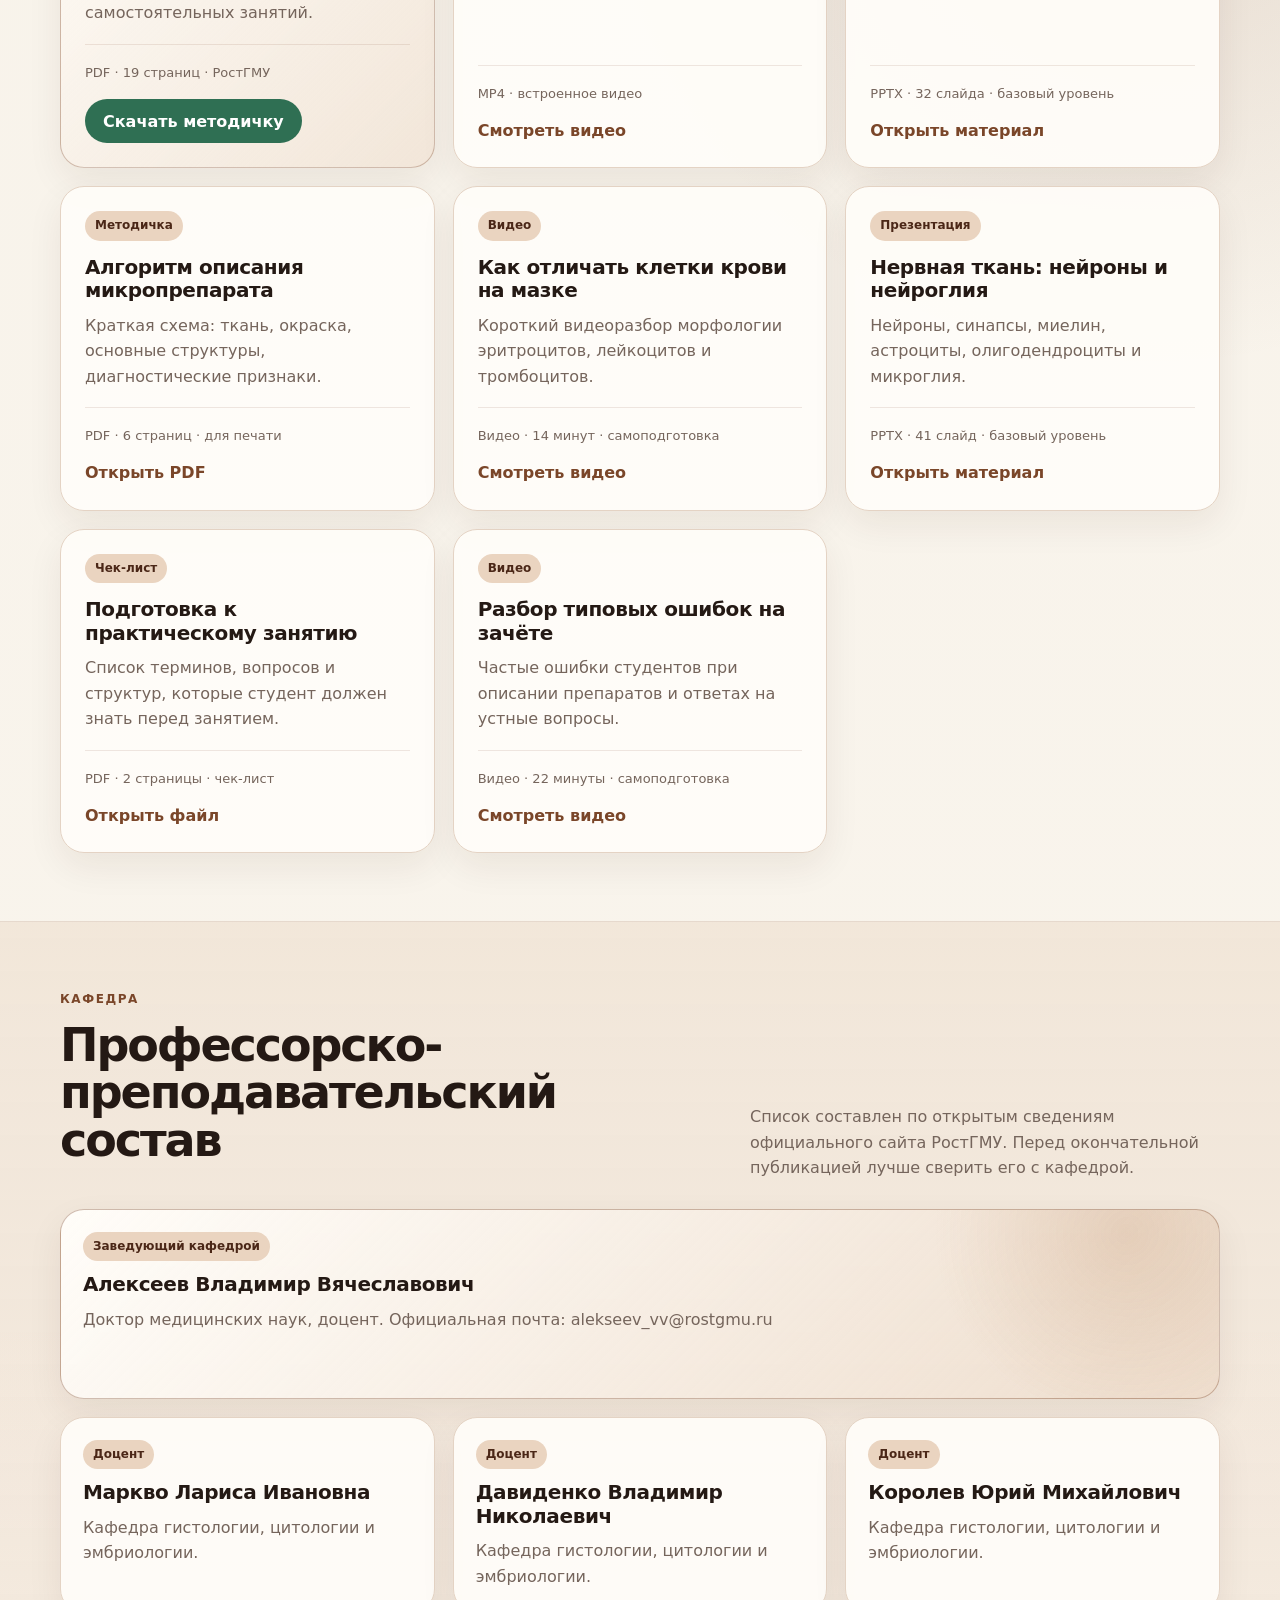
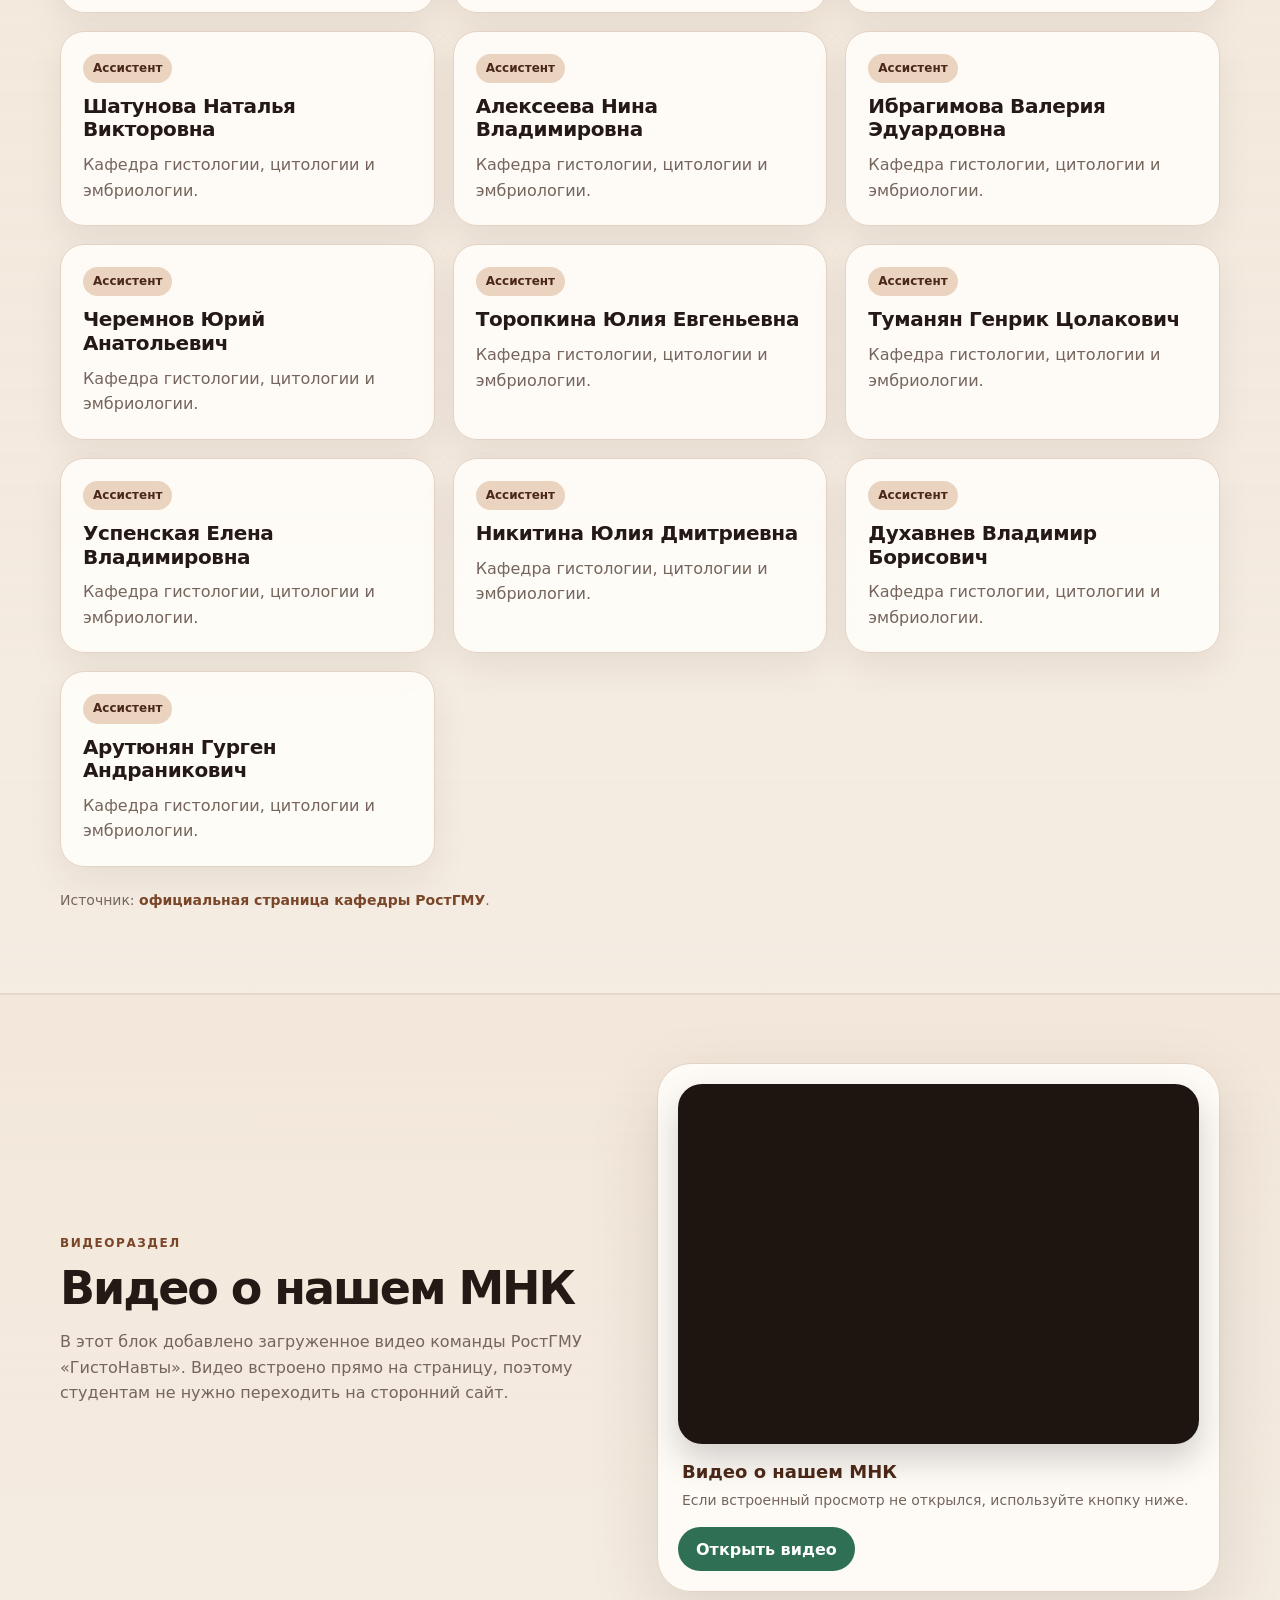
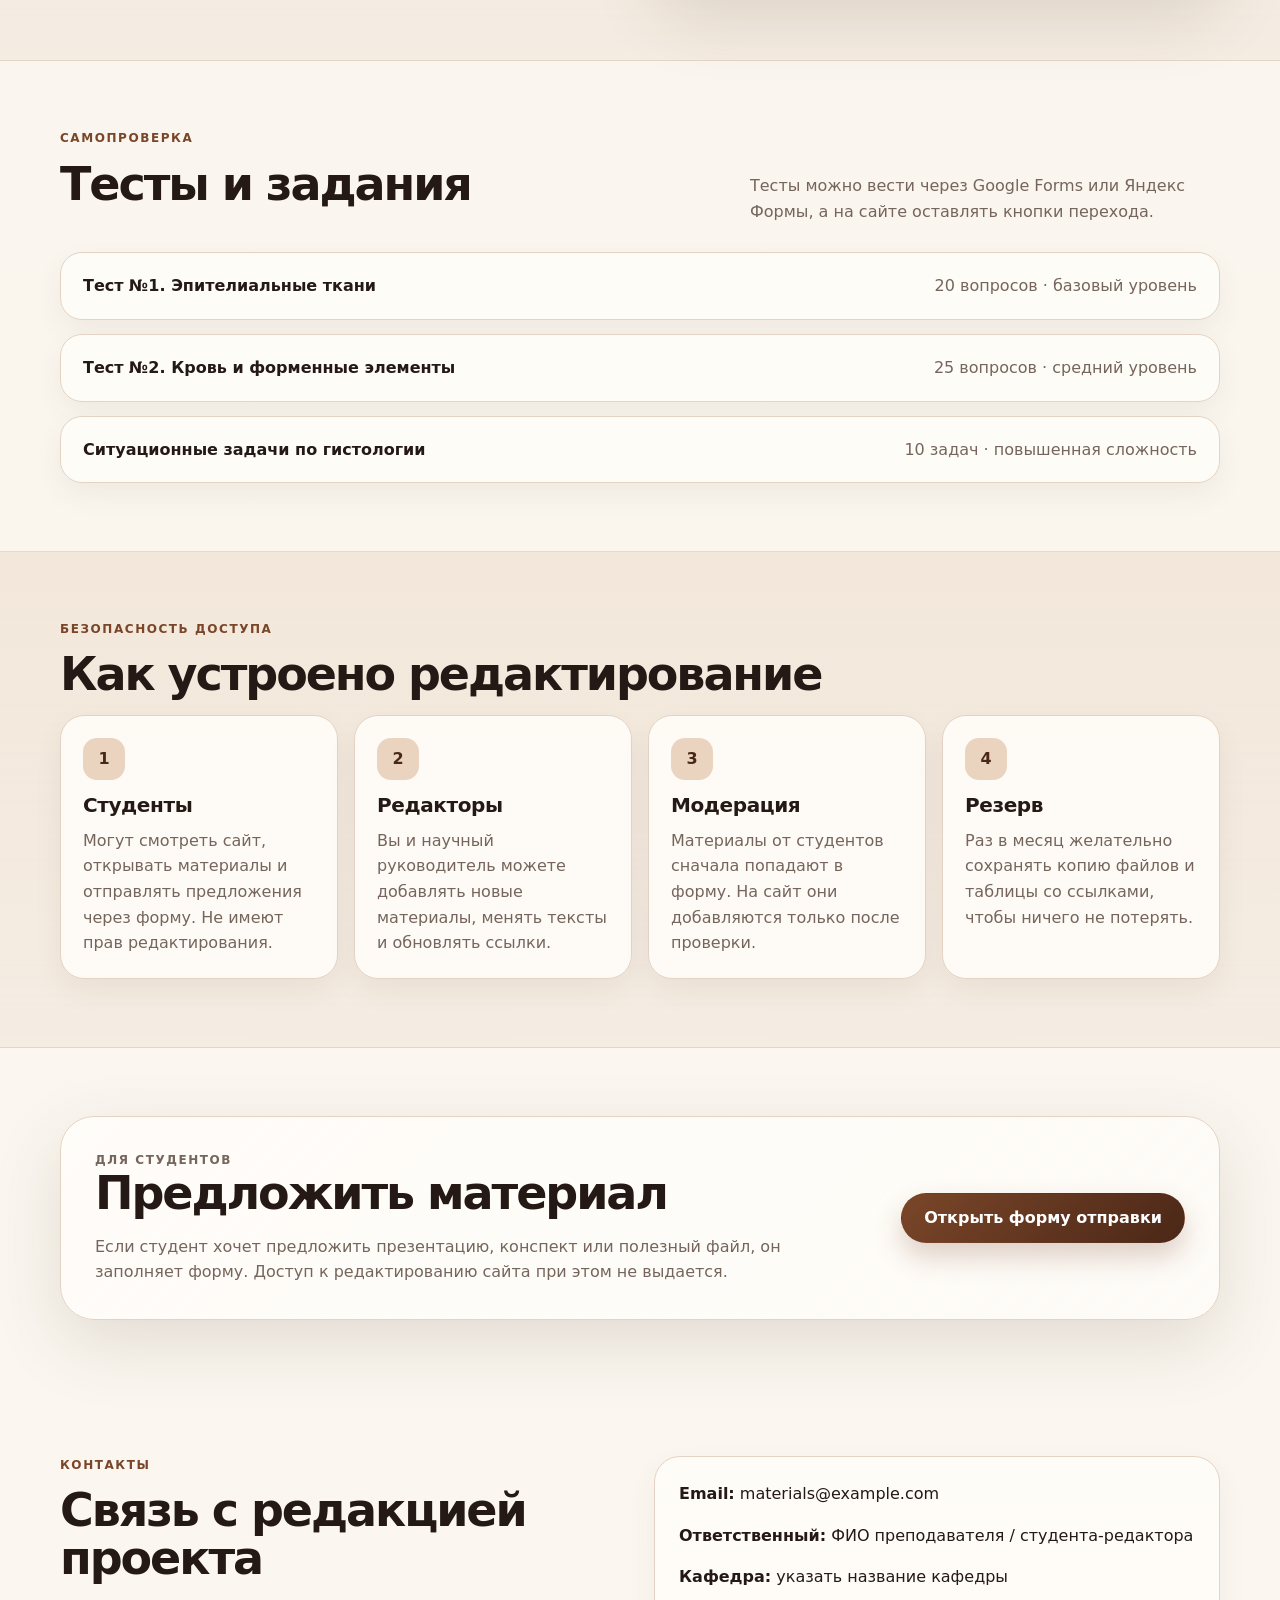
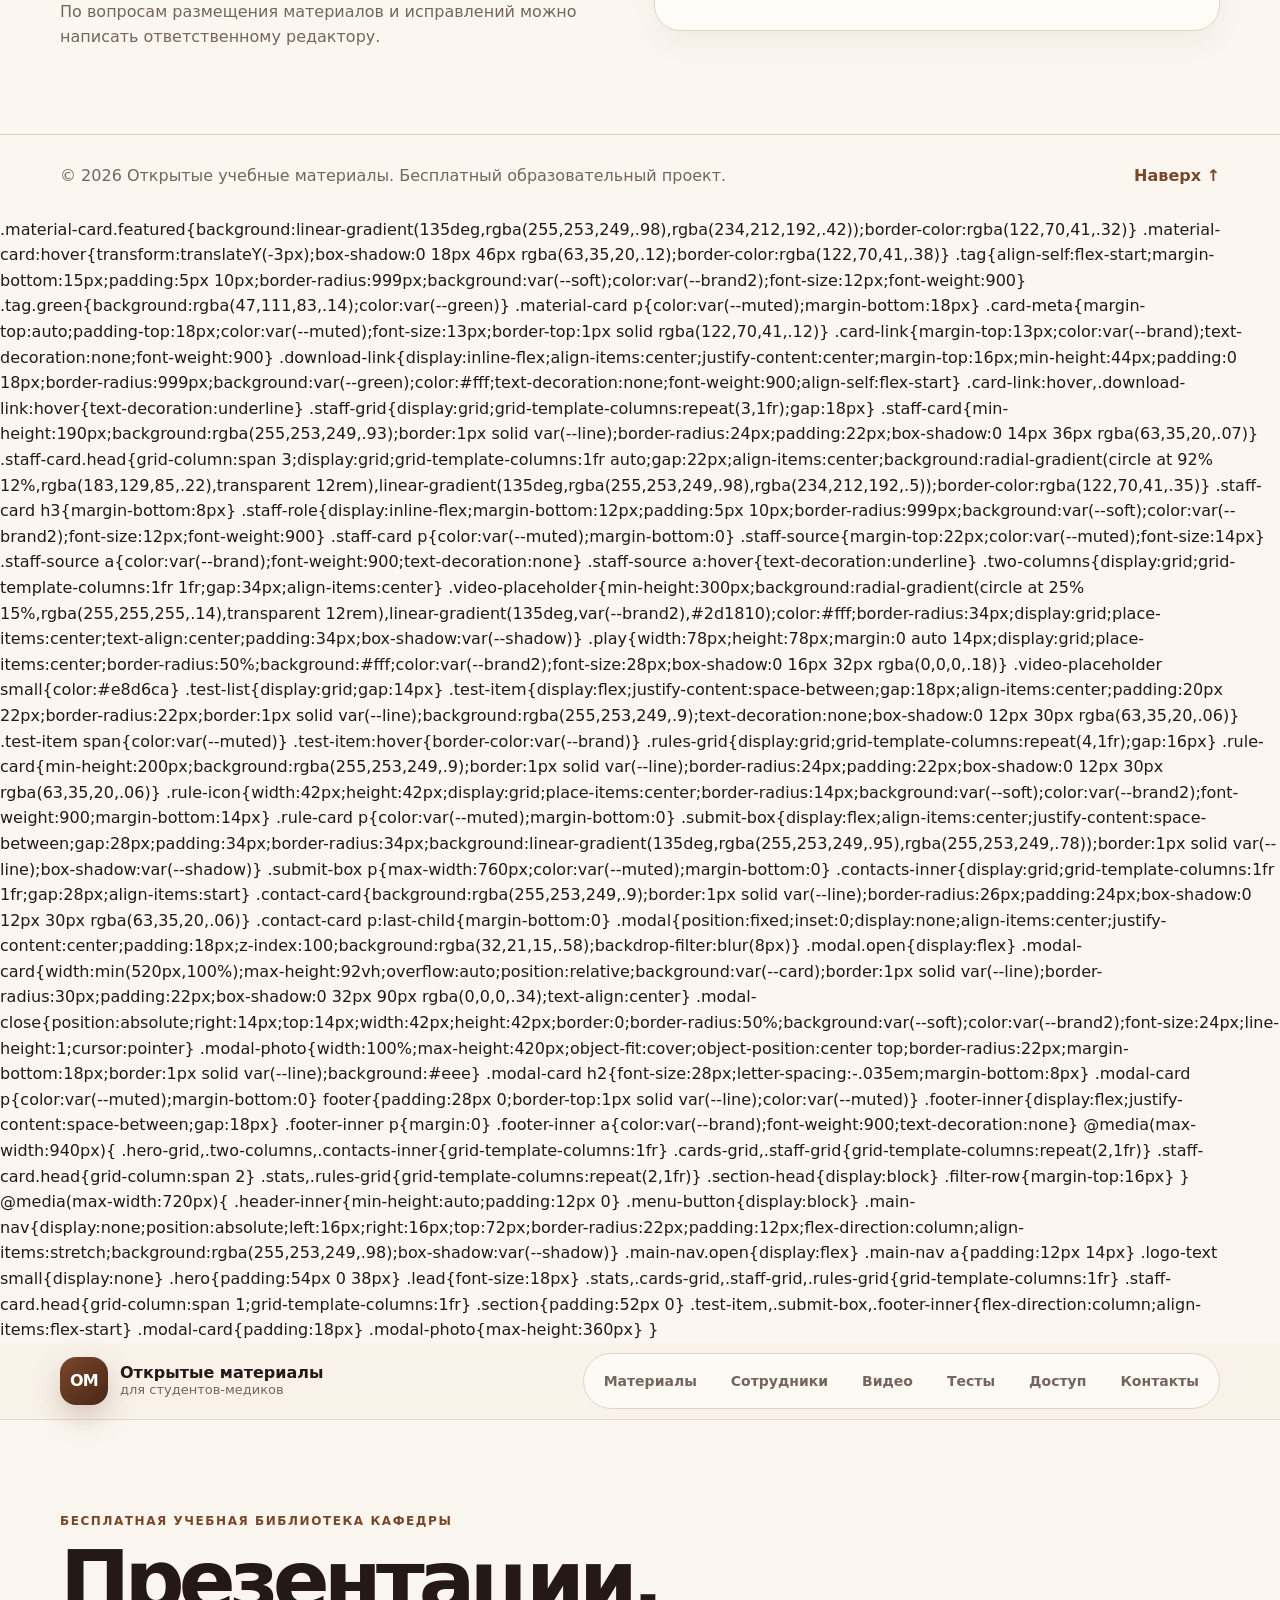
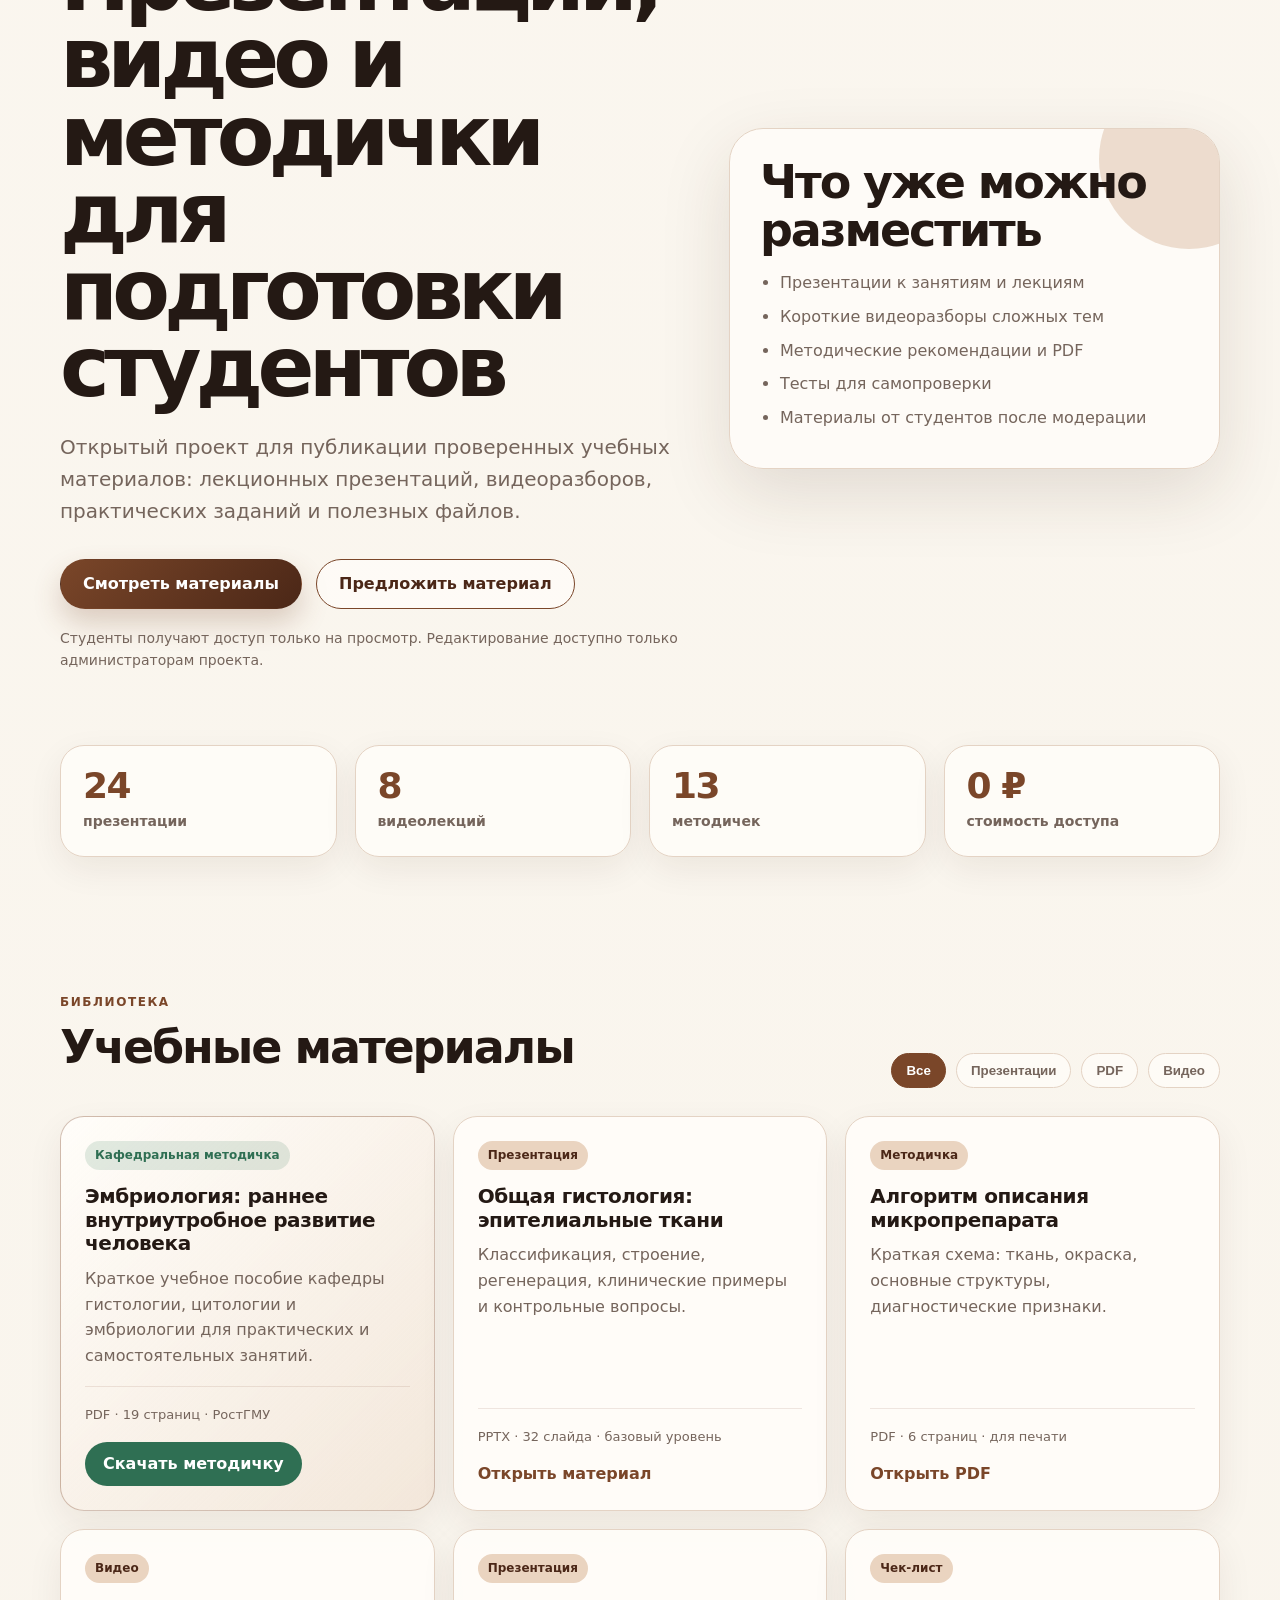
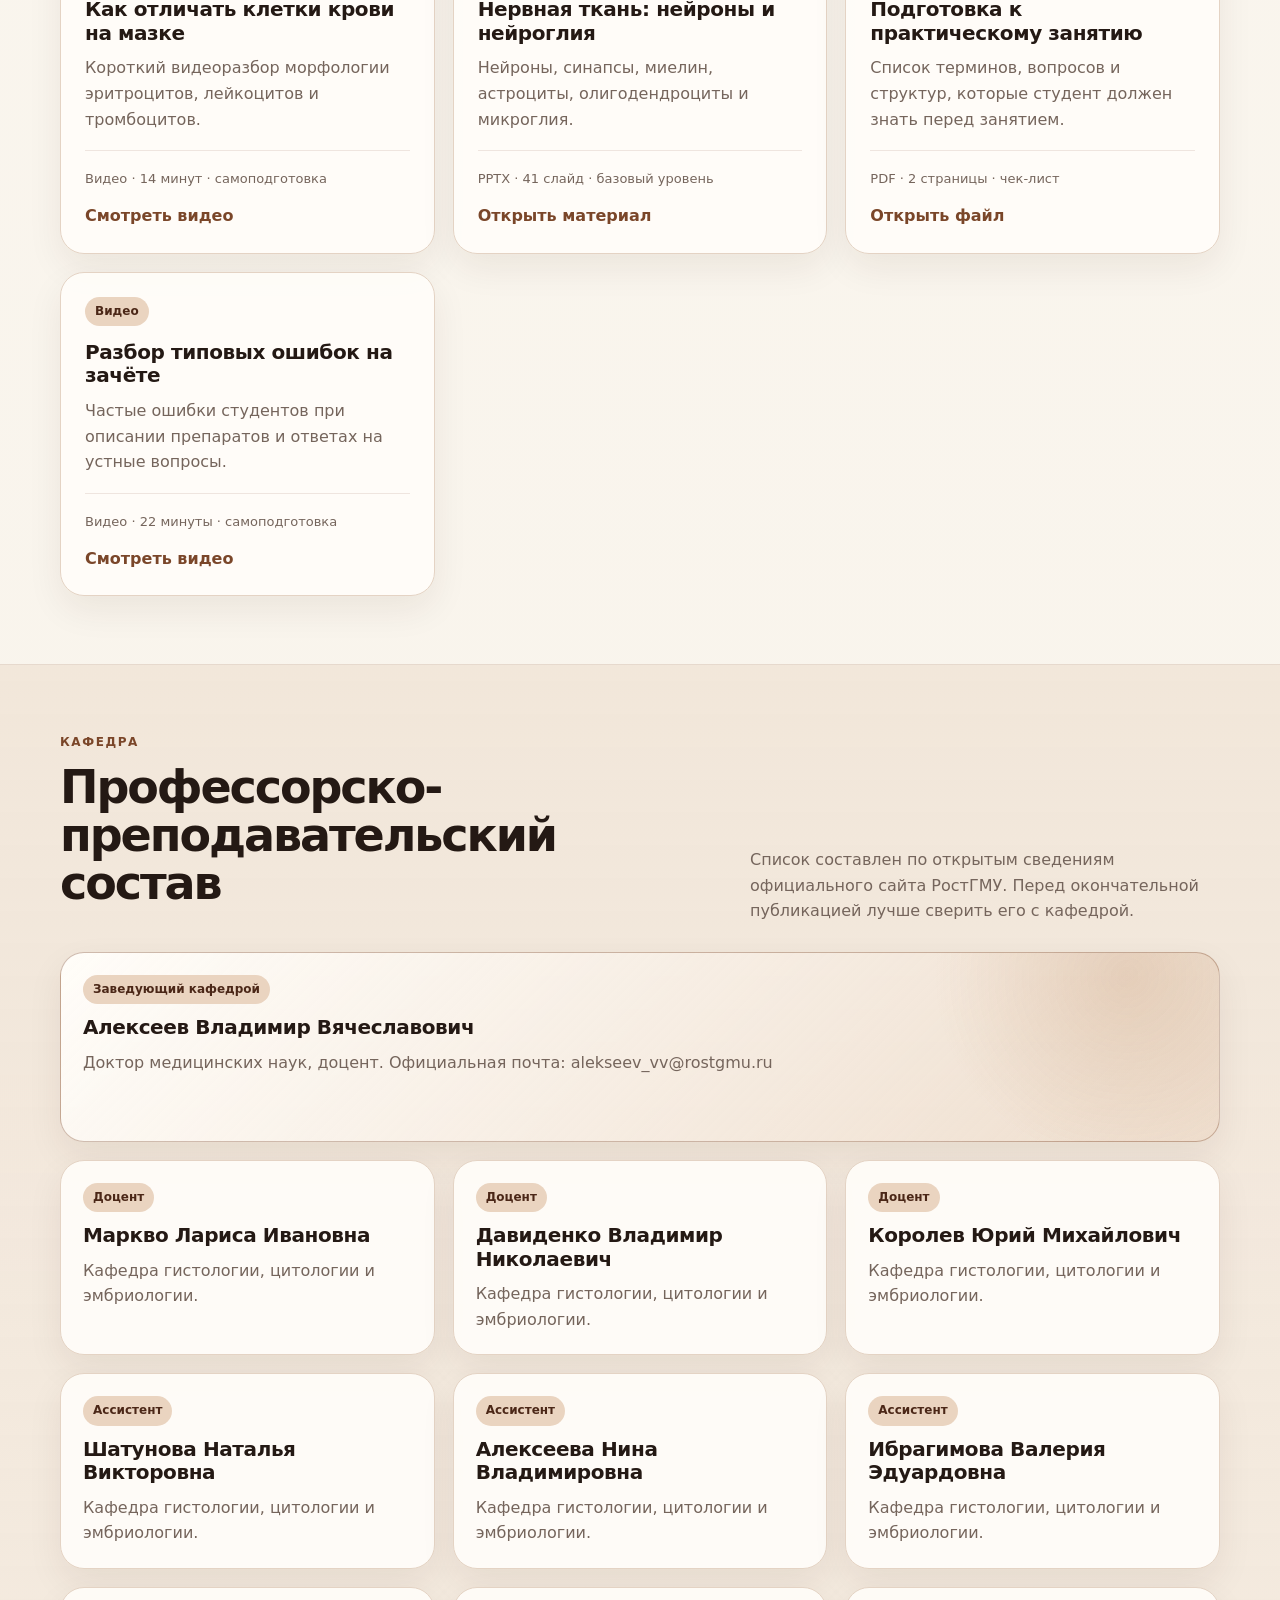
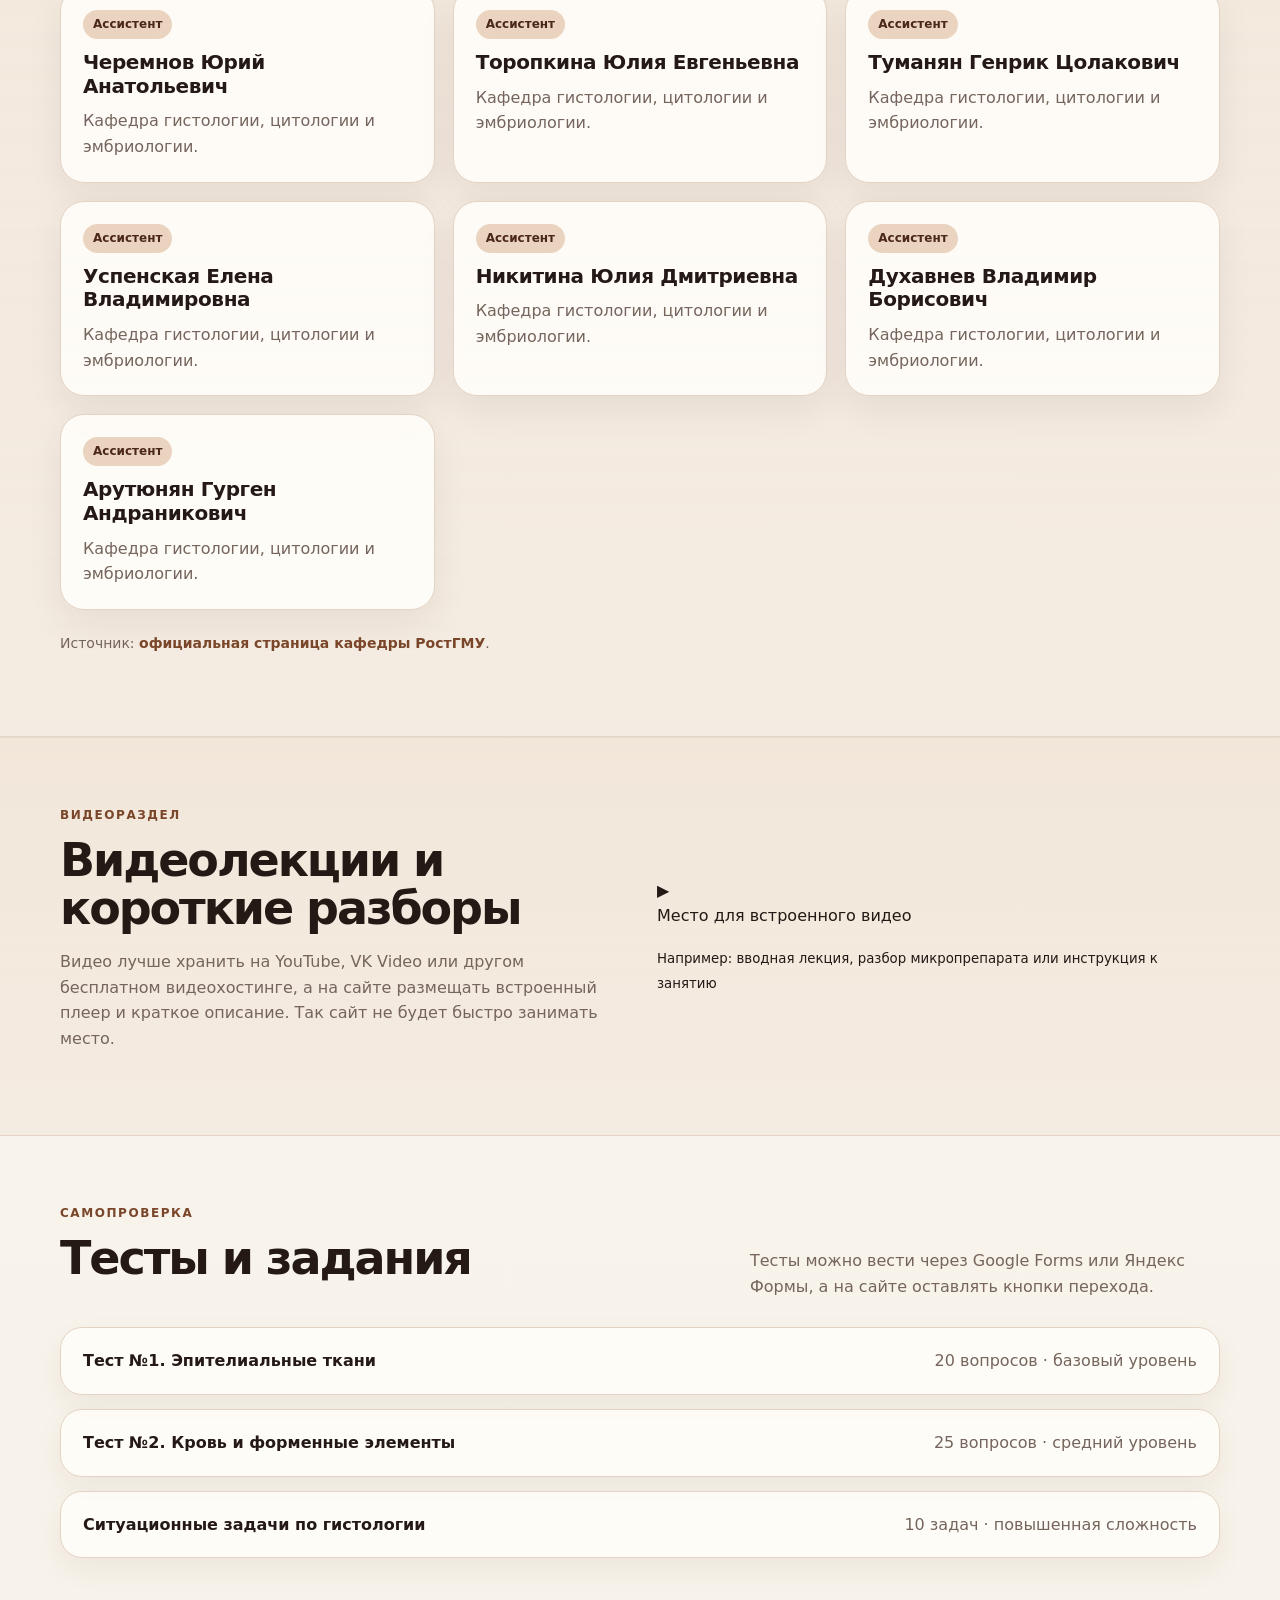
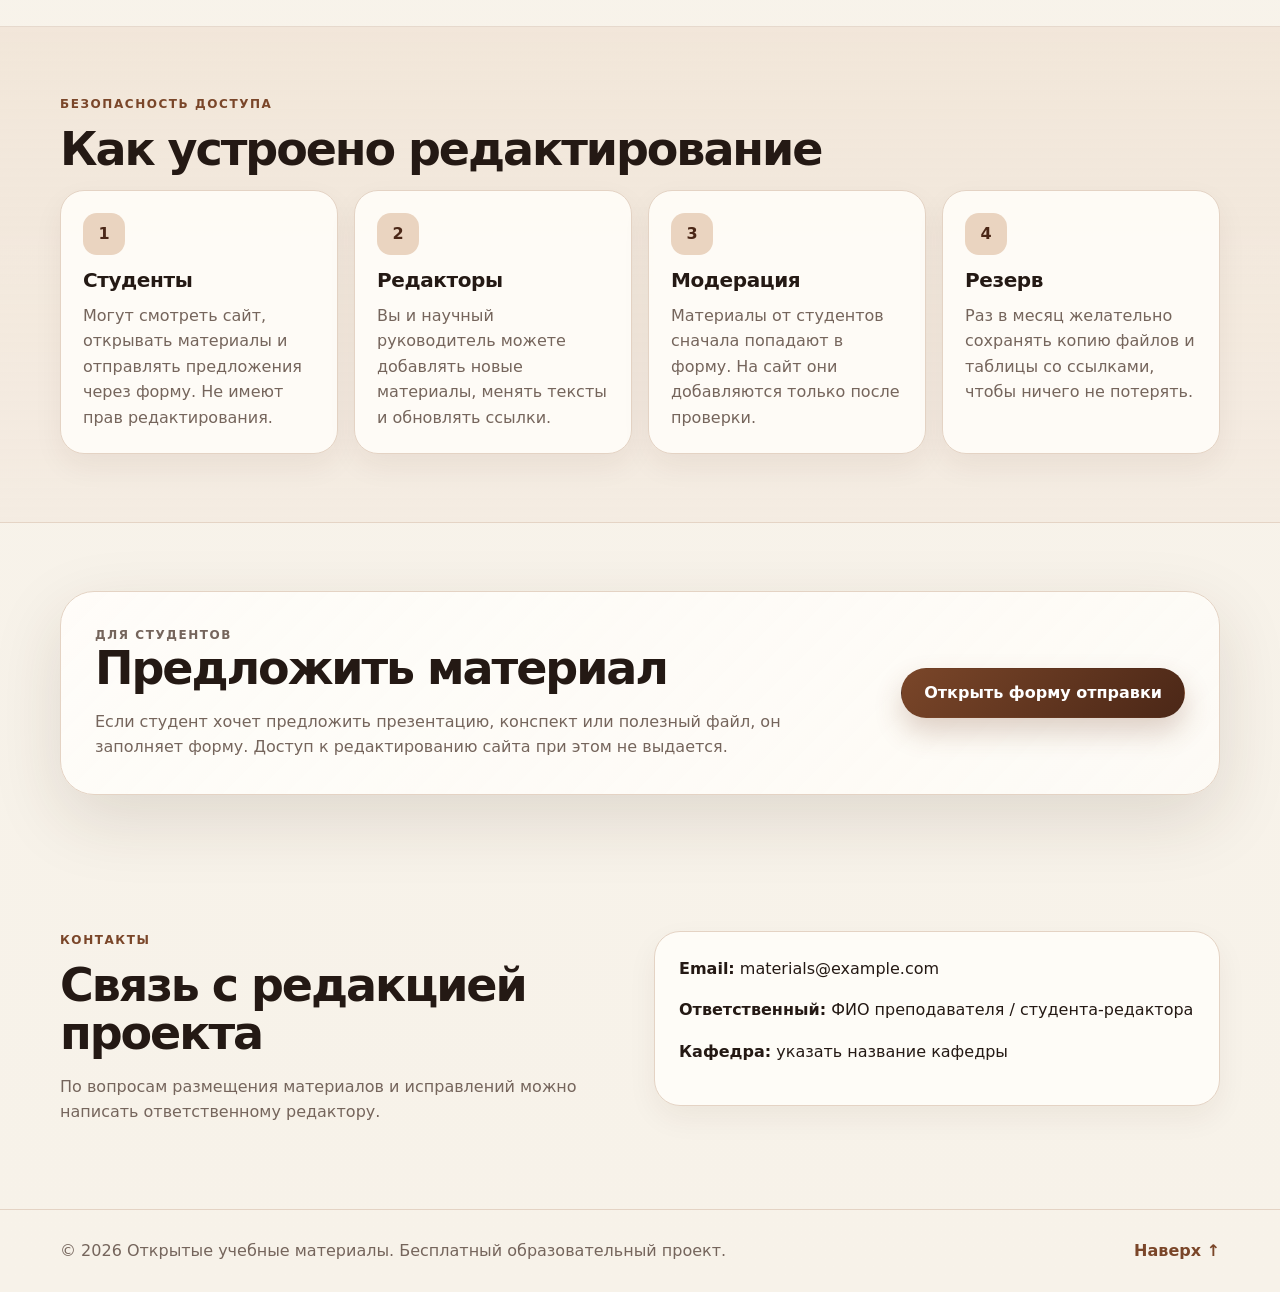
==== commit f231480c: "Update index.html" ====
--- a/index.html
+++ b/index.html
@@ -7,9 +7,9 @@
   <meta name="description" content="Бесплатные презентации, видео, методички и тесты для студентов.">
   <style>
     :root{
-      --bg:#f7f2e9; --bg2:#efe1d2; --card:#fffdf9; --text:#241914; --muted:#75655c;
-      --brand:#7a4629; --brand2:#4b2717; --accent:#b78155; --soft:#ead4c0; --line:#e4d3c4;
-      --green:#2f6f53; --shadow:0 24px 70px rgba(63,35,20,.13); --radius:26px;
+      --bg:#f7f2e9; --card:#fffdf9; --text:#241914; --muted:#75655c;
+      --brand:#7a4629; --brand2:#4b2717; --soft:#ead4c0; --line:#e4d3c4;
+      --green:#2f6f53; --shadow:0 24px 70px rgba(63,35,20,.13);
     }
     *{box-sizing:border-box}
     html{scroll-behavior:smooth}
@@ -70,6 +70,364 @@
     .card-link:hover,.download-link:hover{text-decoration:underline}
     .staff-grid{display:grid;grid-template-columns:repeat(3,1fr);gap:18px}
     .staff-card{min-height:190px;background:rgba(255,253,249,.93);border:1px solid var(--line);border-radius:24px;padding:22px;box-shadow:0 14px 36px rgba(63,35,20,.07)}
+    .staff-card.head{grid-column:span 3;background:radial-gradient(circle at 92% 12%,rgba(183,129,85,.22),transparent 12rem),linear-gradient(135deg,rgba(255,253,249,.98),rgba(234,212,192,.5));border-color:rgba(122,70,41,.35)}
+    .staff-role{display:inline-flex;margin-bottom:12px;padding:5px 10px;border-radius:999px;background:var(--soft);color:var(--brand2);font-size:12px;font-weight:900}
+    .staff-card p{color:var(--muted);margin-bottom:0}
+    .staff-source{margin-top:22px;color:var(--muted);font-size:14px}
+    .staff-source a{color:var(--brand);font-weight:900;text-decoration:none}
+    .staff-source a:hover{text-decoration:underline}
+    .two-columns{display:grid;grid-template-columns:1fr 1fr;gap:34px;align-items:center}
+    .mnk-video-card{background:rgba(255,253,249,.92);border:1px solid var(--line);border-radius:34px;padding:20px;box-shadow:var(--shadow)}
+    .mnk-video-frame{display:block;width:100%;min-height:360px;border:0;border-radius:24px;background:#1f1510;box-shadow:0 16px 34px rgba(0,0,0,.18)}
+    .video-caption{margin:14px 4px 2px;color:var(--brand2);font-weight:900;font-size:18px}
+    .video-note{margin:0 4px;color:var(--muted);font-size:14px}
+    .test-list{display:grid;gap:14px}
+    .test-item{display:flex;justify-content:space-between;gap:18px;align-items:center;padding:20px 22px;border-radius:22px;border:1px solid var(--line);background:rgba(255,253,249,.9);text-decoration:none;box-shadow:0 12px 30px rgba(63,35,20,.06)}
+    .test-item span{color:var(--muted)}
+    .test-item:hover{border-color:var(--brand)}
+    .rules-grid{display:grid;grid-template-columns:repeat(4,1fr);gap:16px}
+    .rule-card{min-height:200px;background:rgba(255,253,249,.9);border:1px solid var(--line);border-radius:24px;padding:22px;box-shadow:0 12px 30px rgba(63,35,20,.06)}
+    .rule-icon{width:42px;height:42px;display:grid;place-items:center;border-radius:14px;background:var(--soft);color:var(--brand2);font-weight:900;margin-bottom:14px}
+    .rule-card p{color:var(--muted);margin-bottom:0}
+    .submit-box{display:flex;align-items:center;justify-content:space-between;gap:28px;padding:34px;border-radius:34px;background:linear-gradient(135deg,rgba(255,253,249,.95),rgba(255,253,249,.78));border:1px solid var(--line);box-shadow:var(--shadow)}
+    .submit-box p{max-width:760px;color:var(--muted);margin-bottom:0}
+    .contacts-inner{display:grid;grid-template-columns:1fr 1fr;gap:28px;align-items:start}
+    .contact-card{background:rgba(255,253,249,.9);border:1px solid var(--line);border-radius:26px;padding:24px;box-shadow:0 12px 30px rgba(63,35,20,.06)}
+    .modal{position:fixed;inset:0;display:none;align-items:center;justify-content:center;padding:18px;z-index:100;background:rgba(32,21,15,.58);backdrop-filter:blur(8px)}
+    .modal.open{display:flex}
+    .modal-card{width:min(520px,100%);max-height:92vh;overflow:auto;position:relative;background:var(--card);border:1px solid var(--line);border-radius:30px;padding:22px;box-shadow:0 32px 90px rgba(0,0,0,.34);text-align:center}
+    .modal-close{position:absolute;right:14px;top:14px;width:42px;height:42px;border:0;border-radius:50%;background:var(--soft);color:var(--brand2);font-size:24px;line-height:1;cursor:pointer}
+    .modal-photo{width:100%;max-height:420px;object-fit:cover;object-position:center top;border-radius:22px;margin-bottom:18px;border:1px solid var(--line);background:#eee}
+    .modal-card h2{font-size:28px;letter-spacing:-.035em;margin-bottom:8px}
+    .modal-card p{color:var(--muted);margin-bottom:0}
+    footer{padding:28px 0;border-top:1px solid var(--line);color:var(--muted)}
+    .footer-inner{display:flex;justify-content:space-between;gap:18px}
+    .footer-inner p{margin:0}
+    .footer-inner a{color:var(--brand);font-weight:900;text-decoration:none}
+    @media(max-width:940px){
+      .hero-grid,.two-columns,.contacts-inner{grid-template-columns:1fr}
+      .cards-grid,.staff-grid{grid-template-columns:repeat(2,1fr)}
+      .staff-card.head{grid-column:span 2}
+      .stats,.rules-grid{grid-template-columns:repeat(2,1fr)}
+      .section-head{display:block}
+      .filter-row{margin-top:16px}
+    }
+    @media(max-width:720px){
+      .header-inner{min-height:auto;padding:12px 0}
+      .menu-button{display:block}
+      .main-nav{display:none;position:absolute;left:16px;right:16px;top:72px;border-radius:22px;padding:12px;flex-direction:column;align-items:stretch;background:rgba(255,253,249,.98);box-shadow:var(--shadow)}
+      .main-nav.open{display:flex}
+      .main-nav a{padding:12px 14px}
+      .logo-text small{display:none}
+      .hero{padding:54px 0 38px}
+      .lead{font-size:18px}
+      .stats,.cards-grid,.staff-grid,.rules-grid{grid-template-columns:1fr}
+      .staff-card.head{grid-column:span 1}
+      .section{padding:52px 0}
+      .test-item,.submit-box,.footer-inner{flex-direction:column;align-items:flex-start}
+      .modal-card{padding:18px}
+      .modal-photo{max-height:360px}
+    }
+  </style>
+</head>
+
+<body>
+  <header class="site-header">
+    <div class="container header-inner">
+      <a class="logo" href="#top" aria-label="На главную">
+        <span class="logo-mark">ОМ</span>
+        <span class="logo-text">
+          <strong>Открытые материалы</strong>
+          <small>для студентов-медиков</small>
+        </span>
+      </a>
+
+      <button class="menu-button" id="menuButton" aria-label="Открыть меню">☰</button>
+
+      <nav class="main-nav" id="mainNav">
+        <a href="#materials">Материалы</a>
+        <a href="#staff">Сотрудники</a>
+        <a href="#video">Видео</a>
+        <a href="#tests">Тесты</a>
+        <a href="#rules">Доступ</a>
+        <a href="#contacts">Контакты</a>
+      </nav>
+    </div>
+  </header>
+
+  <main id="top">
+    <section class="hero">
+      <div class="container hero-grid">
+        <div>
+          <p class="eyebrow">Бесплатная учебная библиотека кафедры</p>
+          <h1>Презентации, видео и методички для подготовки студентов</h1>
+          <p class="lead">Открытый проект для публикации проверенных учебных материалов: лекционных презентаций, видеоразборов, практических заданий и полезных файлов.</p>
+          <div class="hero-actions">
+            <a class="button primary" href="#materials">Смотреть материалы</a>
+            <a class="button secondary" href="#submit">Предложить материал</a>
+          </div>
+          <p class="note">Студенты получают доступ только на просмотр. Редактирование доступно только администраторам проекта.</p>
+        </div>
+
+        <div class="hero-card">
+          <h2>Что уже можно разместить</h2>
+          <ul>
+            <li>Презентации к занятиям и лекциям</li>
+            <li>Короткие видеоразборы сложных тем</li>
+            <li>Методические рекомендации и PDF</li>
+            <li>Тесты для самопроверки</li>
+            <li>Материалы от студентов после модерации</li>
+          </ul>
+        </div>
+      </div>
+    </section>
+
+    <section class="section" style="padding-top:0">
+      <div class="container stats">
+        <div class="stat"><strong>24</strong><span>презентации</span></div>
+        <div class="stat"><strong>9</strong><span>видеоматериалов</span></div>
+        <div class="stat"><strong>13</strong><span>методичек</span></div>
+        <div class="stat"><strong>0 ₽</strong><span>стоимость доступа</span></div>
+      </div>
+    </section>
+
+    <section class="section" id="materials">
+      <div class="container">
+        <div class="section-head">
+          <div>
+            <p class="eyebrow">Библиотека</p>
+            <h2>Учебные материалы</h2>
+          </div>
+          <div class="filter-row" role="group" aria-label="Фильтр материалов">
+            <button class="filter active" data-filter="all">Все</button>
+            <button class="filter" data-filter="presentation">Презентации</button>
+            <button class="filter" data-filter="pdf">PDF</button>
+            <button class="filter" data-filter="video">Видео</button>
+          </div>
+        </div>
+
+        <div class="cards-grid" id="materialsGrid">
+          <article class="material-card featured" data-type="pdf">
+            <span class="tag green">Кафедральная методичка</span>
+            <h3>Эмбриология: раннее внутриутробное развитие человека</h3>
+            <p>Краткое учебное пособие кафедры гистологии, цитологии и эмбриологии для практических и самостоятельных занятий.</p>
+            <div class="card-meta">PDF · 19 страниц · РостГМУ</div>
+            <a href="embryology_methodichka.pdf" class="download-link" download>Скачать методичку</a>
+          </article>
+
+          <article class="material-card" data-type="video">
+            <span class="tag">Видео</span>
+            <h3>Видео о нашем МНК</h3>
+            <p>Короткий видеоматериал о команде и работе МНК.</p>
+            <div class="card-meta">MP4 · встроенное видео</div>
+            <a href="https://cloud.mail.ru/public/KytH/VMkM4fof1" class="card-link" target="_blank" rel="noopener">Смотреть видео</a>
+          </article>
+
+          <article class="material-card" data-type="presentation"><span class="tag">Презентация</span><h3>Общая гистология: эпителиальные ткани</h3><p>Классификация, строение, регенерация, клинические примеры и контрольные вопросы.</p><div class="card-meta">PPTX · 32 слайда · базовый уровень</div><a href="#" class="card-link js-placeholder">Открыть материал</a></article>
+          <article class="material-card" data-type="pdf"><span class="tag">Методичка</span><h3>Алгоритм описания микропрепарата</h3><p>Краткая схема: ткань, окраска, основные структуры, диагностические признаки.</p><div class="card-meta">PDF · 6 страниц · для печати</div><a href="#" class="card-link js-placeholder">Открыть PDF</a></article>
+          <article class="material-card" data-type="video"><span class="tag">Видео</span><h3>Как отличать клетки крови на мазке</h3><p>Короткий видеоразбор морфологии эритроцитов, лейкоцитов и тромбоцитов.</p><div class="card-meta">Видео · 14 минут · самоподготовка</div><a href="#" class="card-link js-placeholder">Смотреть видео</a></article>
+          <article class="material-card" data-type="presentation"><span class="tag">Презентация</span><h3>Нервная ткань: нейроны и нейроглия</h3><p>Нейроны, синапсы, миелин, астроциты, олигодендроциты и микроглия.</p><div class="card-meta">PPTX · 41 слайд · базовый уровень</div><a href="#" class="card-link js-placeholder">Открыть материал</a></article>
+          <article class="material-card" data-type="pdf"><span class="tag">Чек-лист</span><h3>Подготовка к практическому занятию</h3><p>Список терминов, вопросов и структур, которые студент должен знать перед занятием.</p><div class="card-meta">PDF · 2 страницы · чек-лист</div><a href="#" class="card-link js-placeholder">Открыть файл</a></article>
+          <article class="material-card" data-type="video"><span class="tag">Видео</span><h3>Разбор типовых ошибок на зачёте</h3><p>Частые ошибки студентов при описании препаратов и ответах на устные вопросы.</p><div class="card-meta">Видео · 22 минуты · самоподготовка</div><a href="#" class="card-link js-placeholder">Смотреть видео</a></article>
+        </div>
+      </div>
+    </section>
+
+    <section class="section muted-section" id="staff">
+      <div class="container">
+        <div class="section-head">
+          <div>
+            <p class="eyebrow">Кафедра</p>
+            <h2>Профессорско-преподавательский состав</h2>
+          </div>
+          <p>Список составлен по открытым сведениям официального сайта РостГМУ. Перед окончательной публикацией лучше сверить его с кафедрой.</p>
+        </div>
+
+        <div class="staff-grid">
+
+          <article class="staff-card head">
+            <div>
+              <span class="staff-role">Заведующий кафедрой</span>
+              <h3>Алексеев Владимир Вячеславович</h3>
+              <p>Доктор медицинских наук, доцент. Официальная почта: alekseev_vv@rostgmu.ru</p>
+            </div>
+          </article>
+
+          <article class="staff-card"><span class="staff-role">Доцент</span><h3>Маркво Лариса Ивановна</h3><p>Кафедра гистологии, цитологии и эмбриологии.</p></article>
+          <article class="staff-card"><span class="staff-role">Доцент</span><h3>Давиденко Владимир Николаевич</h3><p>Кафедра гистологии, цитологии и эмбриологии.</p></article>
+          <article class="staff-card"><span class="staff-role">Доцент</span><h3>Королев Юрий Михайлович</h3><p>Кафедра гистологии, цитологии и эмбриологии.</p></article>
+          <article class="staff-card"><span class="staff-role">Ассистент</span><h3>Шатунова Наталья Викторовна</h3><p>Кафедра гистологии, цитологии и эмбриологии.</p></article>
+          <article class="staff-card"><span class="staff-role">Ассистент</span><h3>Алексеева Нина Владимировна</h3><p>Кафедра гистологии, цитологии и эмбриологии.</p></article>
+          <article class="staff-card"><span class="staff-role">Ассистент</span><h3>Ибрагимова Валерия Эдуардовна</h3><p>Кафедра гистологии, цитологии и эмбриологии.</p></article>
+          <article class="staff-card"><span class="staff-role">Ассистент</span><h3>Черемнов Юрий Анатольевич</h3><p>Кафедра гистологии, цитологии и эмбриологии.</p></article>
+          <article class="staff-card"><span class="staff-role">Ассистент</span><h3>Торопкина Юлия Евгеньевна</h3><p>Кафедра гистологии, цитологии и эмбриологии.</p></article>
+          <article class="staff-card"><span class="staff-role">Ассистент</span><h3>Туманян Генрик Цолакович</h3><p>Кафедра гистологии, цитологии и эмбриологии.</p></article>
+          <article class="staff-card"><span class="staff-role">Ассистент</span><h3>Успенская Елена Владимировна</h3><p>Кафедра гистологии, цитологии и эмбриологии.</p></article>
+          <article class="staff-card"><span class="staff-role">Ассистент</span><h3>Никитина Юлия Дмитриевна</h3><p>Кафедра гистологии, цитологии и эмбриологии.</p></article>
+          <article class="staff-card"><span class="staff-role">Ассистент</span><h3>Духавнев Владимир Борисович</h3><p>Кафедра гистологии, цитологии и эмбриологии.</p></article>
+          <article class="staff-card"><span class="staff-role">Ассистент</span><h3>Арутюнян Гурген Андраникович</h3><p>Кафедра гистологии, цитологии и эмбриологии.</p></article>
+
+        </div>
+
+        <p class="staff-source">
+          Источник: <a href="https://rostgmu.ru/archives/kafedra/%D0%B3%D0%B8%D1%81%D1%82%D0%BE%D0%BB%D0%BE%D0%B3%D0%B8%D0%B8-%D1%86%D0%B8%D1%82%D0%BE%D0%BB%D0%BE%D0%B3%D0%B8%D0%B8-%D0%B8-%D1%8D%D0%BC%D0%B1%D1%80%D0%B8%D0%BE%D0%BB%D0%BE%D0%B3%D0%B8%D0%B8" target="_blank" rel="noopener">официальная страница кафедры РостГМУ</a>.
+        </p>
+      </div>
+    </section>
+
+    <section class="section muted-section" id="video">
+      <div class="container two-columns">
+        <div>
+          <p class="eyebrow">Видеораздел</p>
+          <h2>Видео о нашем МНК</h2>
+          <p style="color:var(--muted)">В этот блок добавлено загруженное видео команды РостГМУ «ГистоНавты». Видео встроено прямо на страницу, поэтому студентам не нужно переходить на сторонний сайт.</p>
+        </div>
+        <div class="mnk-video-card">
+          <iframe
+            class="mnk-video-frame"
+            src="https://cloud.mail.ru/public/KytH/VMkM4fof1"
+            title="Видео о нашем МНК"
+            allow="fullscreen; autoplay; clipboard-write"
+            allowfullscreen>
+          </iframe>
+          <p class="video-caption">Видео о нашем МНК</p>
+          <p class="video-note">
+            Если встроенный просмотр не открылся, используйте кнопку ниже.
+          </p>
+          <a class="download-link" href="https://cloud.mail.ru/public/KytH/VMkM4fof1" target="_blank" rel="noopener">Открыть видео</a>
+        </div>
+      </div>
+    </section>
+
+    <section class="section" id="tests">
+      <div class="container">
+        <div class="section-head">
+          <div><p class="eyebrow">Самопроверка</p><h2>Тесты и задания</h2></div>
+          <p>Тесты можно вести через Google Forms или Яндекс Формы, а на сайте оставлять кнопки перехода.</p>
+        </div>
+        <div class="test-list">
+          <a href="#" class="test-item js-placeholder"><strong>Тест №1. Эпителиальные ткани</strong><span>20 вопросов · базовый уровень</span></a>
+          <a href="#" class="test-item js-placeholder"><strong>Тест №2. Кровь и форменные элементы</strong><span>25 вопросов · средний уровень</span></a>
+          <a href="#" class="test-item js-placeholder"><strong>Ситуационные задачи по гистологии</strong><span>10 задач · повышенная сложность</span></a>
+        </div>
+      </div>
+    </section>
+
+    <section class="section muted-section" id="rules">
+      <div class="container">
+        <p class="eyebrow">Безопасность доступа</p>
+        <h2>Как устроено редактирование</h2>
+        <div class="rules-grid">
+          <div class="rule-card"><div class="rule-icon">1</div><h3>Студенты</h3><p>Могут смотреть сайт, открывать материалы и отправлять предложения через форму. Не имеют прав редактирования.</p></div>
+          <div class="rule-card"><div class="rule-icon">2</div><h3>Редакторы</h3><p>Вы и научный руководитель можете добавлять новые материалы, менять тексты и обновлять ссылки.</p></div>
+          <div class="rule-card"><div class="rule-icon">3</div><h3>Модерация</h3><p>Материалы от студентов сначала попадают в форму. На сайт они добавляются только после проверки.</p></div>
+          <div class="rule-card"><div class="rule-icon">4</div><h3>Резерв</h3><p>Раз в месяц желательно сохранять копию файлов и таблицы со ссылками, чтобы ничего не потерять.</p></div>
+        </div>
+      </div>
+    </section>
+
+    <section class="section" id="submit">
+      <div class="container submit-box">
+        <div>
+          <p class="eyebrow">Для студентов</p>
+          <h2>Предложить материал</h2>
+          <p>Если студент хочет предложить презентацию, конспект или полезный файл, он заполняет форму. Доступ к редактированию сайта при этом не выдается.</p>
+        </div>
+        <a class="button primary js-placeholder" href="#">Открыть форму отправки</a>
+      </div>
+    </section>
+
+    <section class="section" id="contacts">
+      <div class="container contacts-inner">
+        <div>
+          <p class="eyebrow">Контакты</p>
+          <h2>Связь с редакцией проекта</h2>
+          <p style="color:var(--muted)">По вопросам размещения материалов и исправлений можно написать ответственному редактору.</p>
+        </div>
+        <div class="contact-card">
+          <p><strong>Email:</strong> materials@example.com</p>
+          <p><strong>Ответственный:</strong> ФИО преподавателя / студента-редактора</p>
+          <p><strong>Кафедра:</strong> указать название кафедры</p>
+        </div>
+      </div>
+    </section>
+  </main>
+
+  <div class="modal" id="placeholderModal" aria-hidden="true">
+    <div class="modal-card" role="dialog" aria-modal="true" aria-labelledby="modalTitle">
+      <button class="modal-close" id="modalClose" aria-label="Закрыть окно">×</button>
+      <img class="modal-photo" src="[data-uri]" alt="Фотография Владимира Вячеславовича">
+      <h2 id="modalTitle">Здесь пока ничего нет</h2>
+      <p>Пока в этом разделе размещена только фотография Владимира Вячеславовича.</p>
+    </div>
+  </div>
+
+  <footer>
+    <div class="container footer-inner">
+      <p>© 2026 Открытые учебные материалы. Бесплатный образовательный проект.</p>
+      <a href="#top">Наверх ↑</a>
+    </div>
+  </footer>
+
+  <script>
+    const menuButton = document.getElementById("menuButton");
+    const mainNav = document.getElementById("mainNav");
+    menuButton.addEventListener("click", () => { mainNav.classList.toggle("open"); });
+    document.querySelectorAll(".main-nav a").forEach((link) => { link.addEventListener("click", () => mainNav.classList.remove("open")); });
+
+    const filters = document.querySelectorAll(".filter");
+    const cards = document.querySelectorAll(".material-card");
+    filters.forEach((button) => {
+      button.addEventListener("click", () => {
+        filters.forEach((item) => item.classList.remove("active"));
+        button.classList.add("active");
+        const selected = button.dataset.filter;
+        cards.forEach((card) => {
+          const shouldShow = selected === "all" || card.dataset.type === selected;
+          card.style.display = shouldShow ? "flex" : "none";
+        });
+      });
+    });
+
+    const placeholderModal = document.getElementById("placeholderModal");
+    const modalClose = document.getElementById("modalClose");
+    function openModal() {
+      placeholderModal.classList.add("open");
+      placeholderModal.setAttribute("aria-hidden", "false");
+      document.body.classList.add("modal-open");
+    }
+    function closeModal() {
+      placeholderModal.classList.remove("open");
+      placeholderModal.setAttribute("aria-hidden", "true");
+      document.body.classList.remove("modal-open");
+    }
+    document.querySelectorAll(".js-placeholder").forEach((link) => {
+      link.addEventListener("click", (event) => {
+        event.preventDefault();
+        openModal();
+      });
+    });
+    modalClose.addEventListener("click", closeModal);
+    placeholderModal.addEventListener("click", (event) => {
+      if (event.target === placeholderModal) { closeModal(); }
+    });
+    document.addEventListener("keydown", (event) => {
+      if (event.key === "Escape") { closeModal(); }
+    });
+  </script>
+</body>
+</html>
+    .material-card.featured{background:linear-gradient(135deg,rgba(255,253,249,.98),rgba(234,212,192,.42));border-color:rgba(122,70,41,.32)}
+    .material-card:hover{transform:translateY(-3px);box-shadow:0 18px 46px rgba(63,35,20,.12);border-color:rgba(122,70,41,.38)}
+    .tag{align-self:flex-start;margin-bottom:15px;padding:5px 10px;border-radius:999px;background:var(--soft);color:var(--brand2);font-size:12px;font-weight:900}
+    .tag.green{background:rgba(47,111,83,.14);color:var(--green)}
+    .material-card p{color:var(--muted);margin-bottom:18px}
+    .card-meta{margin-top:auto;padding-top:18px;color:var(--muted);font-size:13px;border-top:1px solid rgba(122,70,41,.12)}
+    .card-link{margin-top:13px;color:var(--brand);text-decoration:none;font-weight:900}
+    .download-link{display:inline-flex;align-items:center;justify-content:center;margin-top:16px;min-height:44px;padding:0 18px;border-radius:999px;background:var(--green);color:#fff;text-decoration:none;font-weight:900;align-self:flex-start}
+    .card-link:hover,.download-link:hover{text-decoration:underline}
+    .staff-grid{display:grid;grid-template-columns:repeat(3,1fr);gap:18px}
+    .staff-card{min-height:190px;background:rgba(255,253,249,.93);border:1px solid var(--line);border-radius:24px;padding:22px;box-shadow:0 14px 36px rgba(63,35,20,.07)}
     .staff-card.head{grid-column:span 3;display:grid;grid-template-columns:1fr auto;gap:22px;align-items:center;background:radial-gradient(circle at 92% 12%,rgba(183,129,85,.22),transparent 12rem),linear-gradient(135deg,rgba(255,253,249,.98),rgba(234,212,192,.5));border-color:rgba(122,70,41,.35)}
     .staff-card h3{margin-bottom:8px}
     .staff-role{display:inline-flex;margin-bottom:12px;padding:5px 10px;border-radius:999px;background:var(--soft);color:var(--brand2);font-size:12px;font-weight:900}
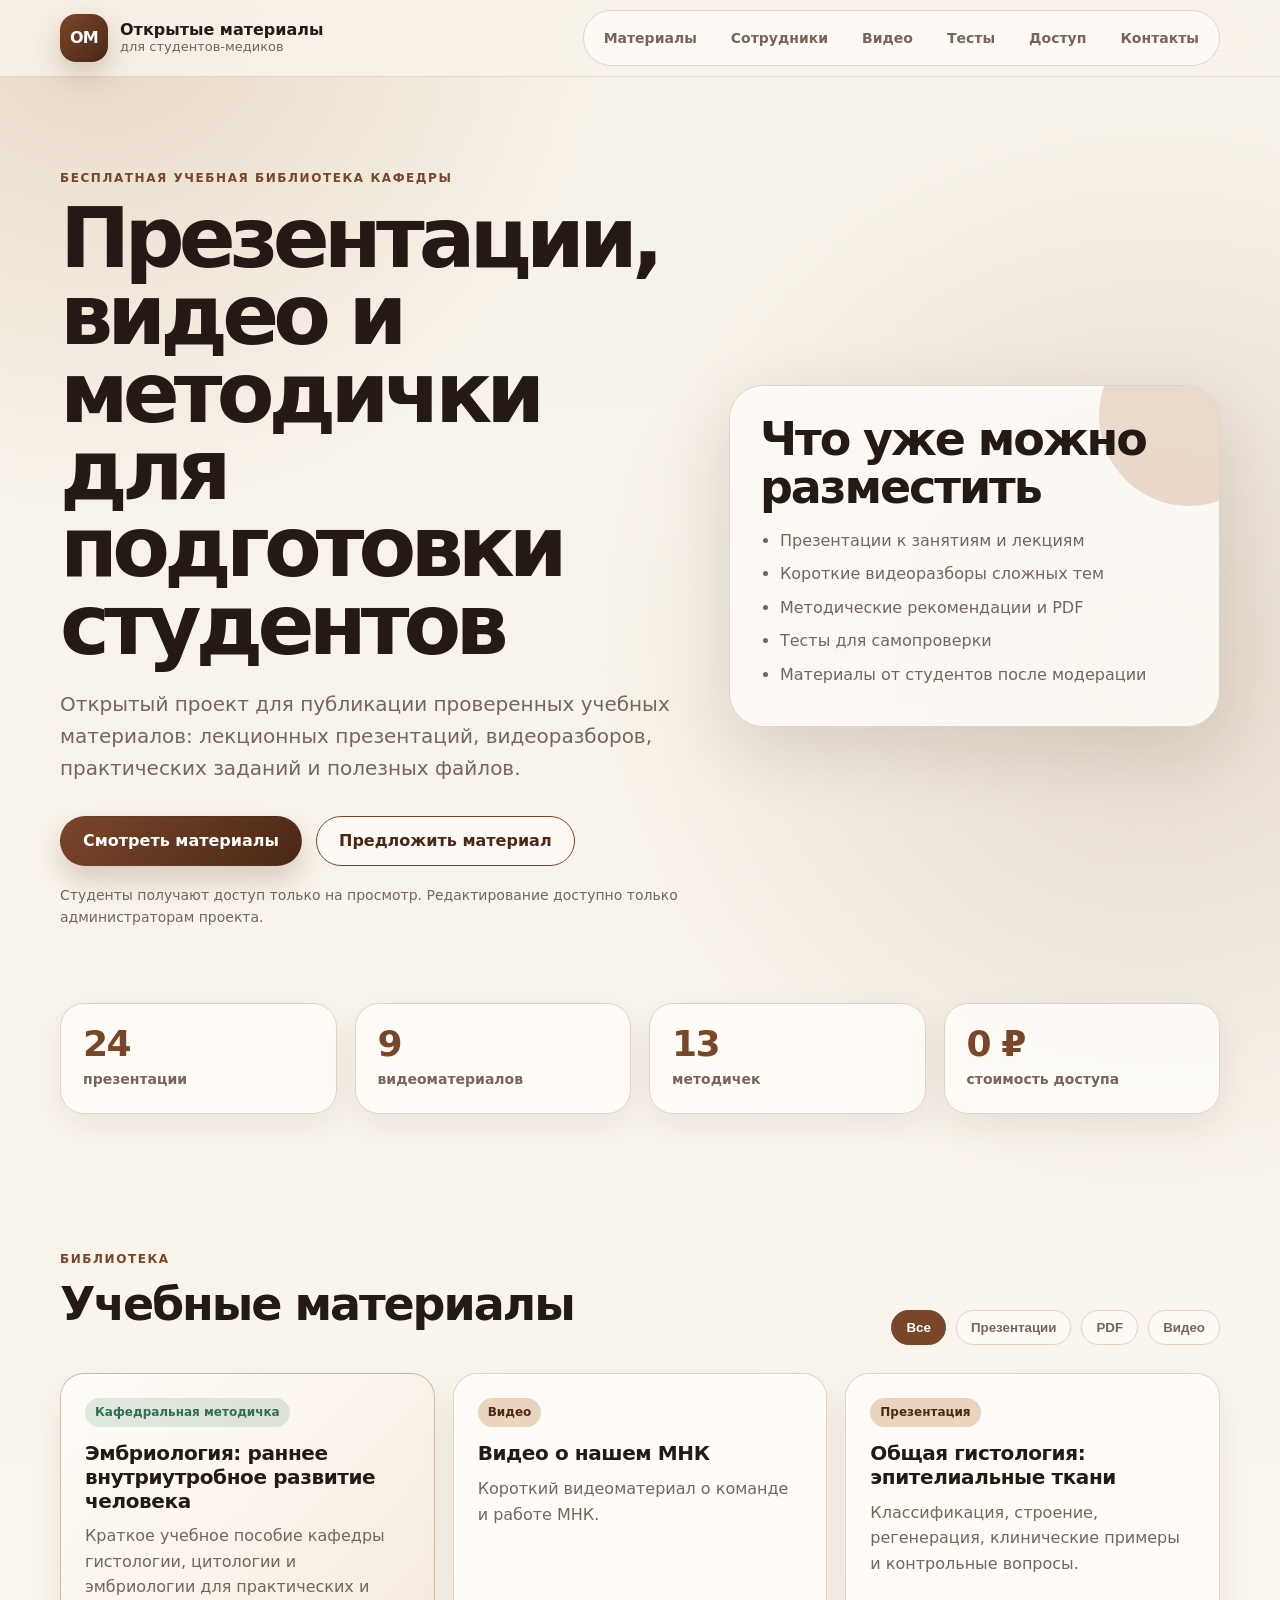
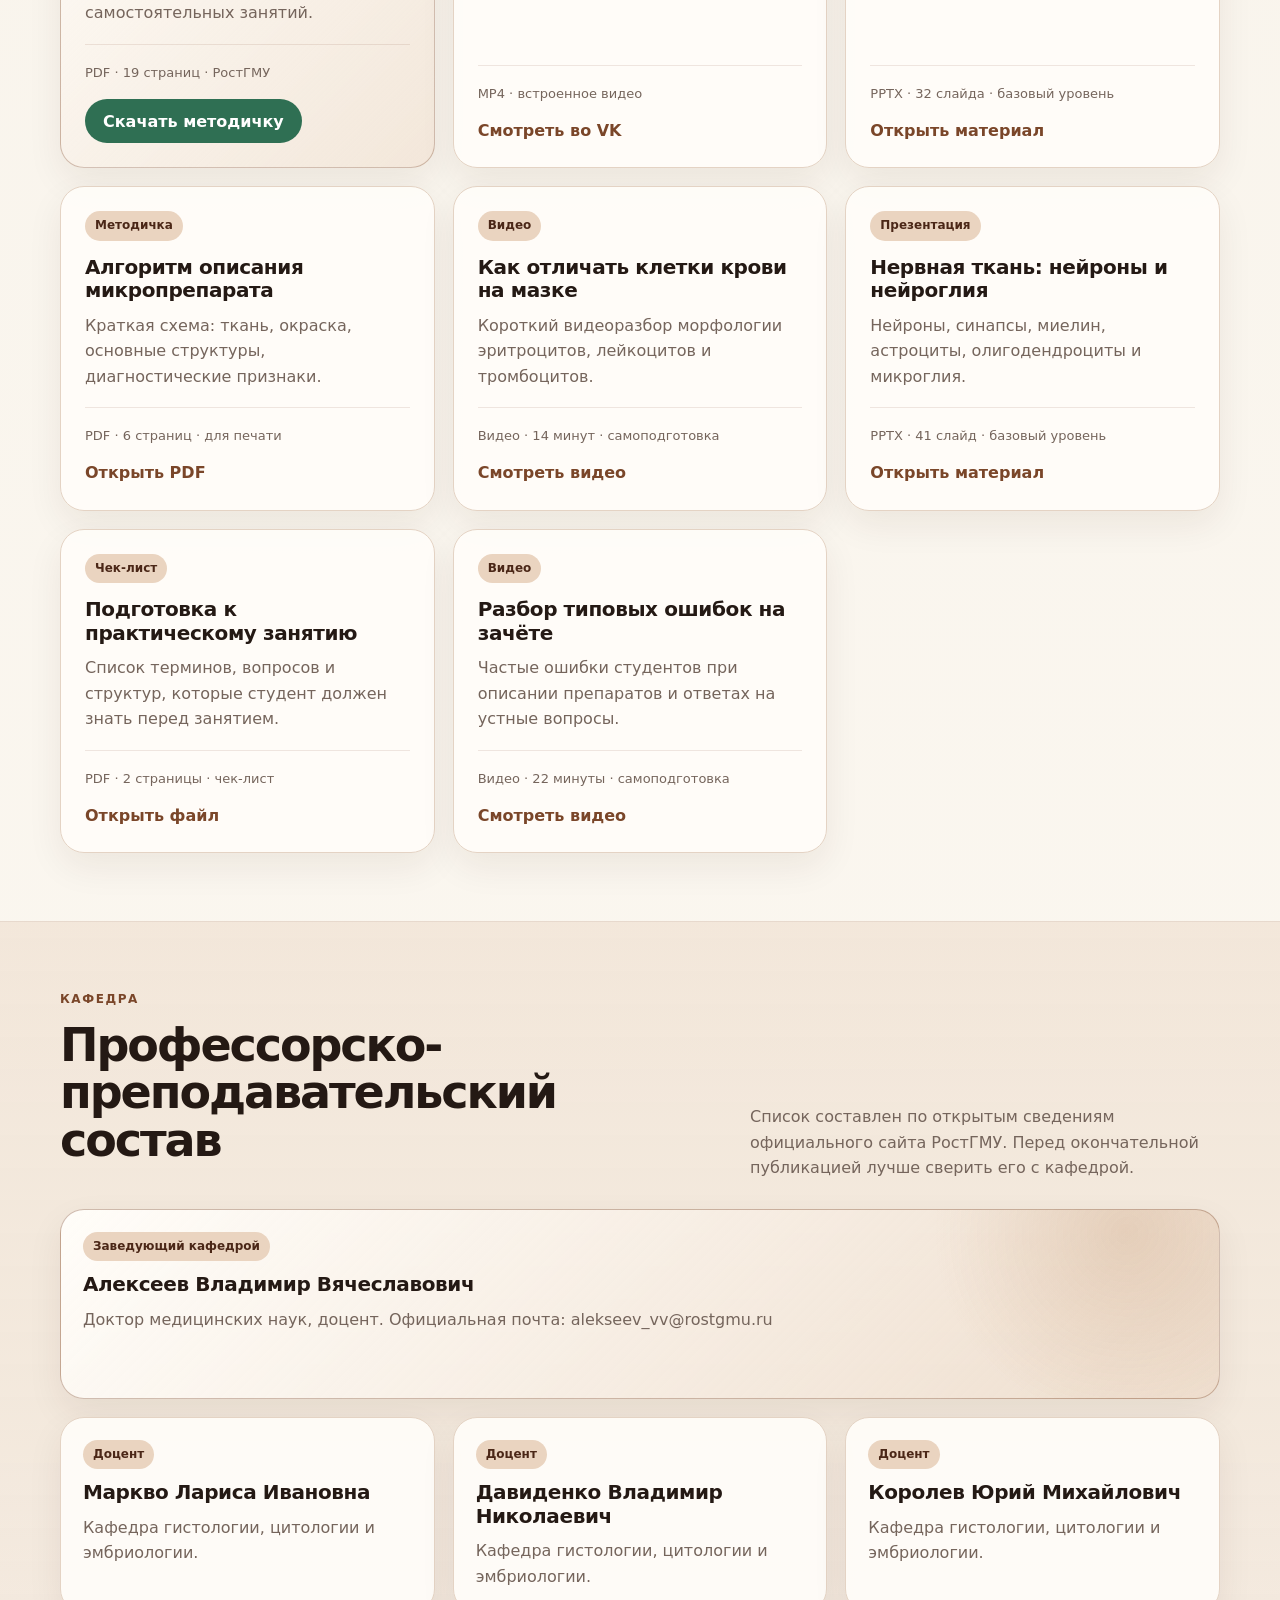
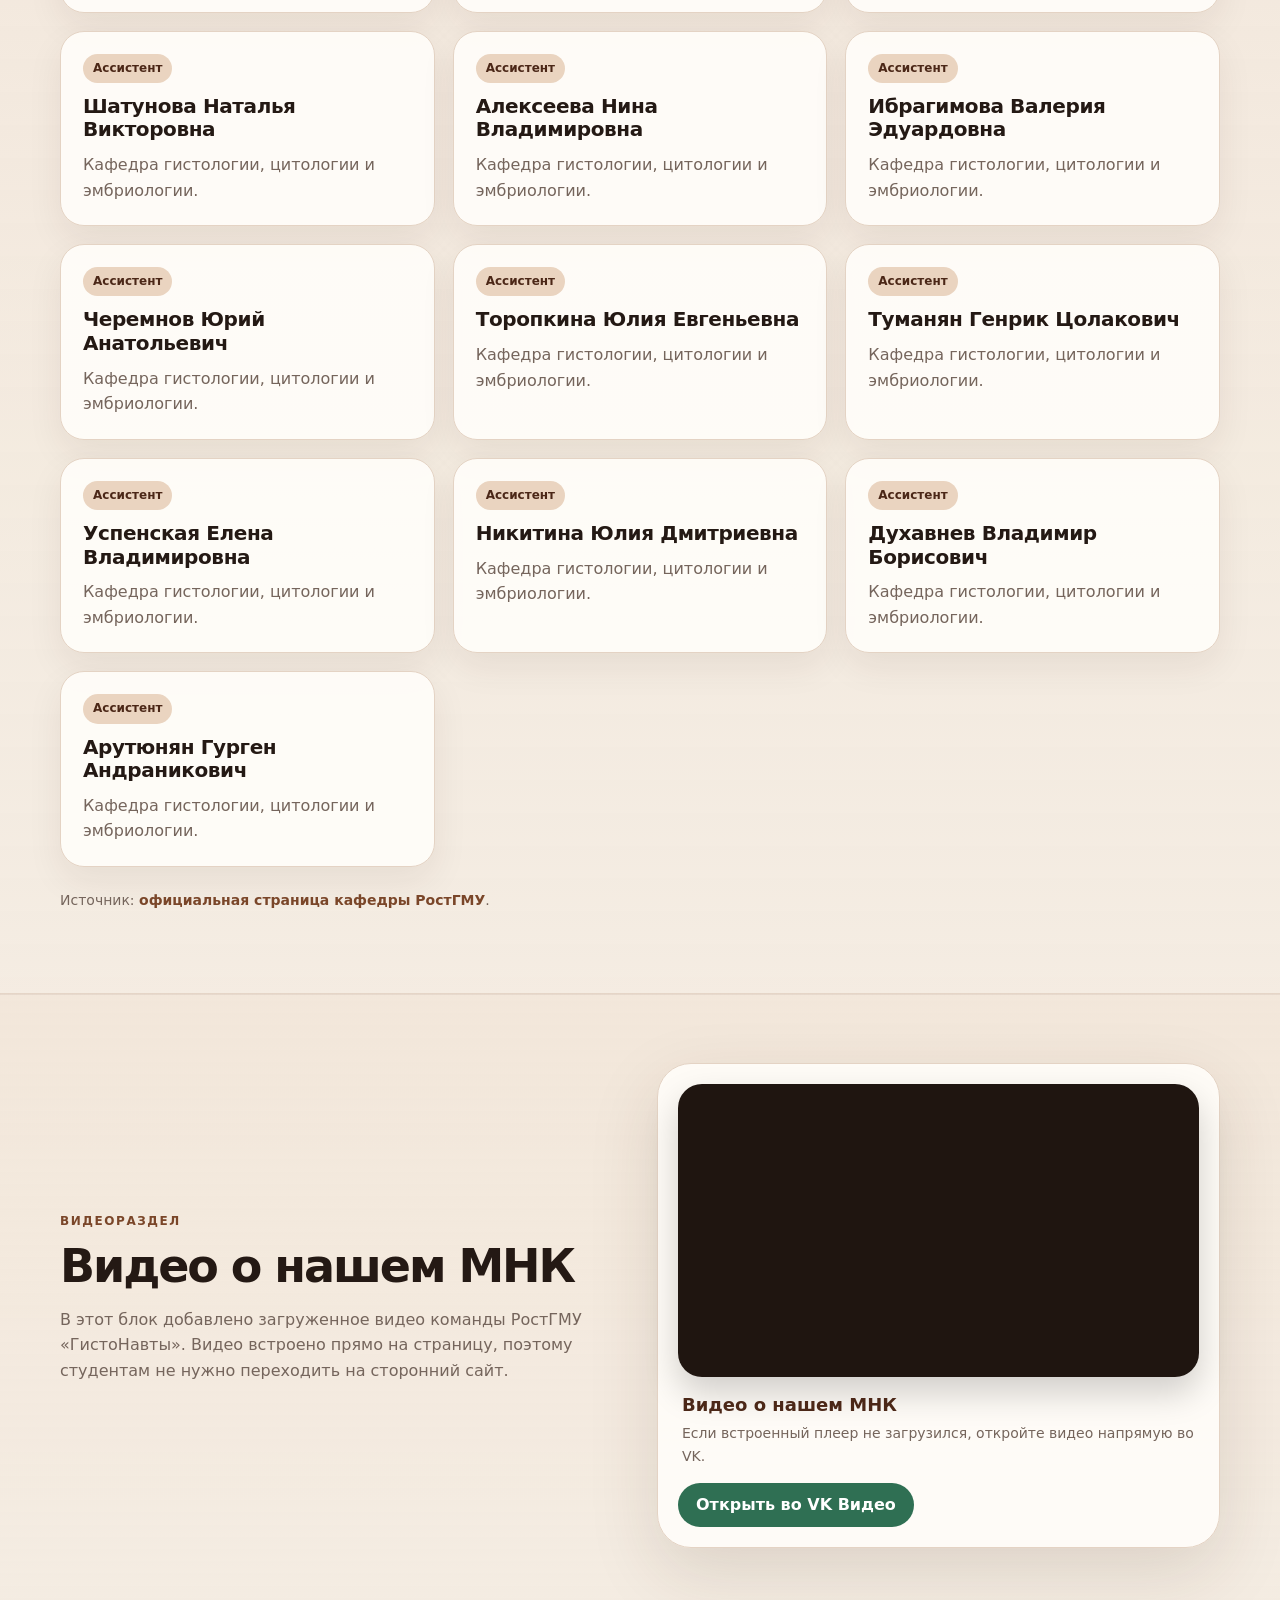
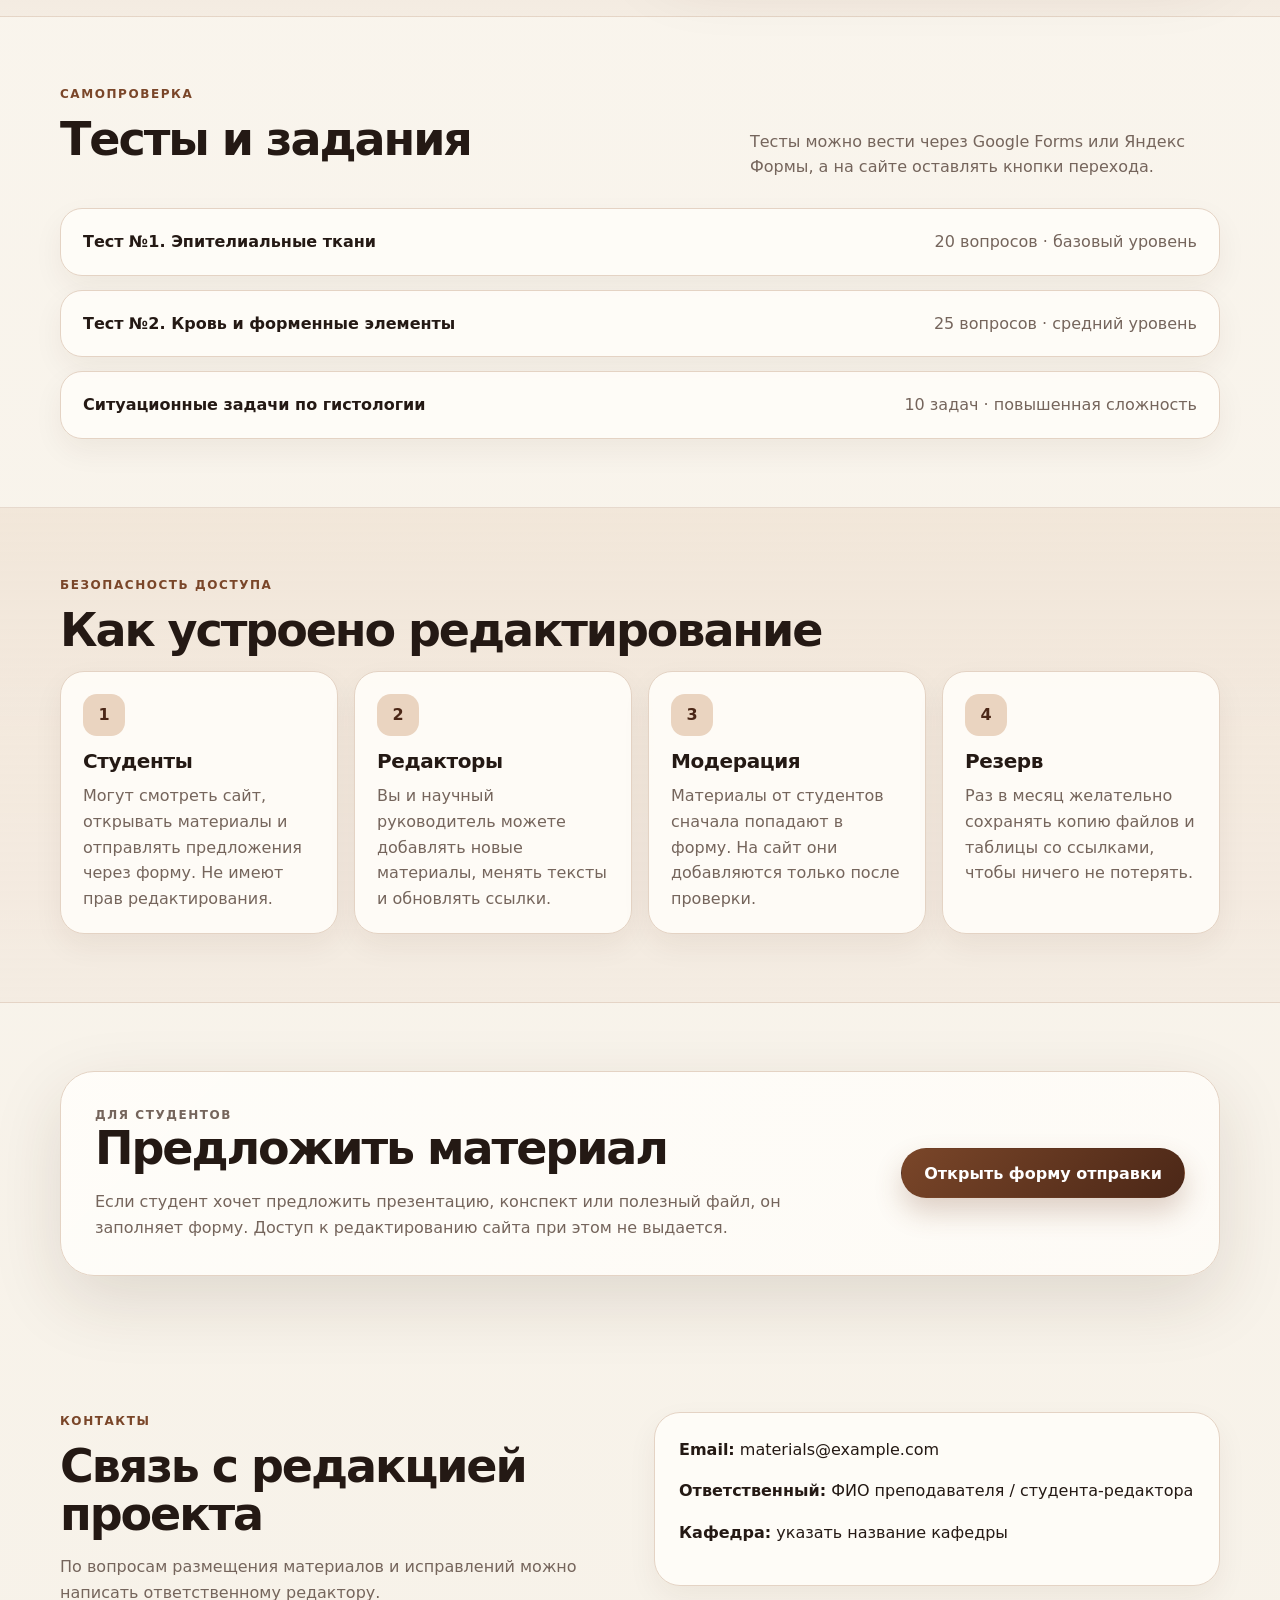
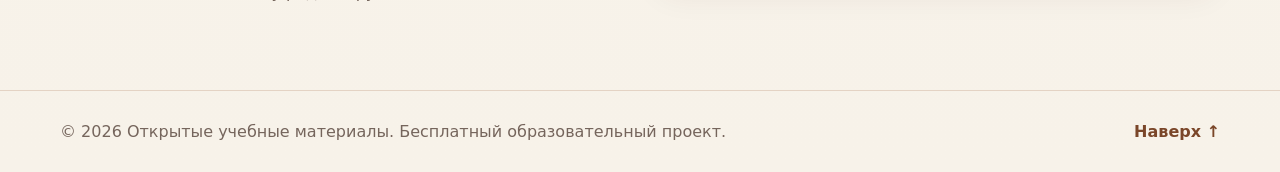
==== commit 527ea8f3: "Update index.html" ====
--- a/index.html
+++ b/index.html
@@ -78,7 +78,7 @@
     .staff-source a:hover{text-decoration:underline}
     .two-columns{display:grid;grid-template-columns:1fr 1fr;gap:34px;align-items:center}
     .mnk-video-card{background:rgba(255,253,249,.92);border:1px solid var(--line);border-radius:34px;padding:20px;box-shadow:var(--shadow)}
-    .mnk-video-frame{display:block;width:100%;min-height:360px;border:0;border-radius:24px;background:#1f1510;box-shadow:0 16px 34px rgba(0,0,0,.18)}
+    .vk-video-frame{display:block;width:100%;aspect-ratio:16/9;min-height:260px;border:0;border-radius:24px;background:#1f1510;box-shadow:0 16px 34px rgba(0,0,0,.18)}
     .video-caption{margin:14px 4px 2px;color:var(--brand2);font-weight:900;font-size:18px}
     .video-note{margin:0 4px;color:var(--muted);font-size:14px}
     .test-list{display:grid;gap:14px}
@@ -220,7 +220,7 @@
             <h3>Видео о нашем МНК</h3>
             <p>Короткий видеоматериал о команде и работе МНК.</p>
             <div class="card-meta">MP4 · встроенное видео</div>
-            <a href="https://cloud.mail.ru/public/KytH/VMkM4fof1" class="card-link" target="_blank" rel="noopener">Смотреть видео</a>
+            <a href="https://vkvideo.ru/video-21019937_456239390" class="card-link" target="_blank" rel="noopener">Смотреть во VK</a>
           </article>
 
           <article class="material-card" data-type="presentation"><span class="tag">Презентация</span><h3>Общая гистология: эпителиальные ткани</h3><p>Классификация, строение, регенерация, клинические примеры и контрольные вопросы.</p><div class="card-meta">PPTX · 32 слайда · базовый уровень</div><a href="#" class="card-link js-placeholder">Открыть материал</a></article>
@@ -284,17 +284,17 @@
         </div>
         <div class="mnk-video-card">
           <iframe
-            class="mnk-video-frame"
-            src="https://cloud.mail.ru/public/KytH/VMkM4fof1"
+            class="vk-video-frame"
+            src="https://vk.com/video_ext.php?oid=-21019937&id=456239390&hd=2&autoplay=0"
             title="Видео о нашем МНК"
-            allow="fullscreen; autoplay; clipboard-write"
+            allow="autoplay; encrypted-media; fullscreen; picture-in-picture; screen-wake-lock"
             allowfullscreen>
           </iframe>
           <p class="video-caption">Видео о нашем МНК</p>
           <p class="video-note">
-            Если встроенный просмотр не открылся, используйте кнопку ниже.
+            Если встроенный плеер не загрузился, откройте видео напрямую во VK.
           </p>
-          <a class="download-link" href="https://cloud.mail.ru/public/KytH/VMkM4fof1" target="_blank" rel="noopener">Открыть видео</a>
+          <a class="download-link" href="https://vkvideo.ru/video-21019937_456239390" target="_blank" rel="noopener">Открыть во VK Видео</a>
         </div>
       </div>
     </section>
@@ -417,347 +417,3 @@
   </script>
 </body>
 </html>
-    .material-card.featured{background:linear-gradient(135deg,rgba(255,253,249,.98),rgba(234,212,192,.42));border-color:rgba(122,70,41,.32)}
-    .material-card:hover{transform:translateY(-3px);box-shadow:0 18px 46px rgba(63,35,20,.12);border-color:rgba(122,70,41,.38)}
-    .tag{align-self:flex-start;margin-bottom:15px;padding:5px 10px;border-radius:999px;background:var(--soft);color:var(--brand2);font-size:12px;font-weight:900}
-    .tag.green{background:rgba(47,111,83,.14);color:var(--green)}
-    .material-card p{color:var(--muted);margin-bottom:18px}
-    .card-meta{margin-top:auto;padding-top:18px;color:var(--muted);font-size:13px;border-top:1px solid rgba(122,70,41,.12)}
-    .card-link{margin-top:13px;color:var(--brand);text-decoration:none;font-weight:900}
-    .download-link{display:inline-flex;align-items:center;justify-content:center;margin-top:16px;min-height:44px;padding:0 18px;border-radius:999px;background:var(--green);color:#fff;text-decoration:none;font-weight:900;align-self:flex-start}
-    .card-link:hover,.download-link:hover{text-decoration:underline}
-    .staff-grid{display:grid;grid-template-columns:repeat(3,1fr);gap:18px}
-    .staff-card{min-height:190px;background:rgba(255,253,249,.93);border:1px solid var(--line);border-radius:24px;padding:22px;box-shadow:0 14px 36px rgba(63,35,20,.07)}
-    .staff-card.head{grid-column:span 3;display:grid;grid-template-columns:1fr auto;gap:22px;align-items:center;background:radial-gradient(circle at 92% 12%,rgba(183,129,85,.22),transparent 12rem),linear-gradient(135deg,rgba(255,253,249,.98),rgba(234,212,192,.5));border-color:rgba(122,70,41,.35)}
-    .staff-card h3{margin-bottom:8px}
-    .staff-role{display:inline-flex;margin-bottom:12px;padding:5px 10px;border-radius:999px;background:var(--soft);color:var(--brand2);font-size:12px;font-weight:900}
-    .staff-card p{color:var(--muted);margin-bottom:0}
-    .staff-source{margin-top:22px;color:var(--muted);font-size:14px}
-    .staff-source a{color:var(--brand);font-weight:900;text-decoration:none}
-    .staff-source a:hover{text-decoration:underline}
-    .two-columns{display:grid;grid-template-columns:1fr 1fr;gap:34px;align-items:center}
-    .video-placeholder{min-height:300px;background:radial-gradient(circle at 25% 15%,rgba(255,255,255,.14),transparent 12rem),linear-gradient(135deg,var(--brand2),#2d1810);color:#fff;border-radius:34px;display:grid;place-items:center;text-align:center;padding:34px;box-shadow:var(--shadow)}
-    .play{width:78px;height:78px;margin:0 auto 14px;display:grid;place-items:center;border-radius:50%;background:#fff;color:var(--brand2);font-size:28px;box-shadow:0 16px 32px rgba(0,0,0,.18)}
-    .video-placeholder small{color:#e8d6ca}
-    .test-list{display:grid;gap:14px}
-    .test-item{display:flex;justify-content:space-between;gap:18px;align-items:center;padding:20px 22px;border-radius:22px;border:1px solid var(--line);background:rgba(255,253,249,.9);text-decoration:none;box-shadow:0 12px 30px rgba(63,35,20,.06)}
-    .test-item span{color:var(--muted)}
-    .test-item:hover{border-color:var(--brand)}
-    .rules-grid{display:grid;grid-template-columns:repeat(4,1fr);gap:16px}
-    .rule-card{min-height:200px;background:rgba(255,253,249,.9);border:1px solid var(--line);border-radius:24px;padding:22px;box-shadow:0 12px 30px rgba(63,35,20,.06)}
-    .rule-icon{width:42px;height:42px;display:grid;place-items:center;border-radius:14px;background:var(--soft);color:var(--brand2);font-weight:900;margin-bottom:14px}
-    .rule-card p{color:var(--muted);margin-bottom:0}
-    .submit-box{display:flex;align-items:center;justify-content:space-between;gap:28px;padding:34px;border-radius:34px;background:linear-gradient(135deg,rgba(255,253,249,.95),rgba(255,253,249,.78));border:1px solid var(--line);box-shadow:var(--shadow)}
-    .submit-box p{max-width:760px;color:var(--muted);margin-bottom:0}
-    .contacts-inner{display:grid;grid-template-columns:1fr 1fr;gap:28px;align-items:start}
-    .contact-card{background:rgba(255,253,249,.9);border:1px solid var(--line);border-radius:26px;padding:24px;box-shadow:0 12px 30px rgba(63,35,20,.06)}
-    .contact-card p:last-child{margin-bottom:0}
-    .modal{position:fixed;inset:0;display:none;align-items:center;justify-content:center;padding:18px;z-index:100;background:rgba(32,21,15,.58);backdrop-filter:blur(8px)}
-    .modal.open{display:flex}
-    .modal-card{width:min(520px,100%);max-height:92vh;overflow:auto;position:relative;background:var(--card);border:1px solid var(--line);border-radius:30px;padding:22px;box-shadow:0 32px 90px rgba(0,0,0,.34);text-align:center}
-    .modal-close{position:absolute;right:14px;top:14px;width:42px;height:42px;border:0;border-radius:50%;background:var(--soft);color:var(--brand2);font-size:24px;line-height:1;cursor:pointer}
-    .modal-photo{width:100%;max-height:420px;object-fit:cover;object-position:center top;border-radius:22px;margin-bottom:18px;border:1px solid var(--line);background:#eee}
-    .modal-card h2{font-size:28px;letter-spacing:-.035em;margin-bottom:8px}
-    .modal-card p{color:var(--muted);margin-bottom:0}
-    footer{padding:28px 0;border-top:1px solid var(--line);color:var(--muted)}
-    .footer-inner{display:flex;justify-content:space-between;gap:18px}
-    .footer-inner p{margin:0}
-    .footer-inner a{color:var(--brand);font-weight:900;text-decoration:none}
-    @media(max-width:940px){
-      .hero-grid,.two-columns,.contacts-inner{grid-template-columns:1fr}
-      .cards-grid,.staff-grid{grid-template-columns:repeat(2,1fr)}
-      .staff-card.head{grid-column:span 2}
-      .stats,.rules-grid{grid-template-columns:repeat(2,1fr)}
-      .section-head{display:block}
-      .filter-row{margin-top:16px}
-    }
-    @media(max-width:720px){
-      .header-inner{min-height:auto;padding:12px 0}
-      .menu-button{display:block}
-      .main-nav{display:none;position:absolute;left:16px;right:16px;top:72px;border-radius:22px;padding:12px;flex-direction:column;align-items:stretch;background:rgba(255,253,249,.98);box-shadow:var(--shadow)}
-      .main-nav.open{display:flex}
-      .main-nav a{padding:12px 14px}
-      .logo-text small{display:none}
-      .hero{padding:54px 0 38px}
-      .lead{font-size:18px}
-      .stats,.cards-grid,.staff-grid,.rules-grid{grid-template-columns:1fr}
-      .staff-card.head{grid-column:span 1;grid-template-columns:1fr}
-      .section{padding:52px 0}
-      .test-item,.submit-box,.footer-inner{flex-direction:column;align-items:flex-start}
-      .modal-card{padding:18px}
-      .modal-photo{max-height:360px}
-    }
-  </style>
-</head>
-
-<body>
-  <header class="site-header">
-    <div class="container header-inner">
-      <a class="logo" href="#top" aria-label="На главную">
-        <span class="logo-mark">ОМ</span>
-        <span class="logo-text">
-          <strong>Открытые материалы</strong>
-          <small>для студентов-медиков</small>
-        </span>
-      </a>
-
-      <button class="menu-button" id="menuButton" aria-label="Открыть меню">☰</button>
-
-      <nav class="main-nav" id="mainNav">
-        <a href="#materials">Материалы</a>
-        <a href="#staff">Сотрудники</a>
-        <a href="#video">Видео</a>
-        <a href="#tests">Тесты</a>
-        <a href="#rules">Доступ</a>
-        <a href="#contacts">Контакты</a>
-      </nav>
-    </div>
-  </header>
-
-  <main id="top">
-    <section class="hero">
-      <div class="container hero-grid">
-        <div>
-          <p class="eyebrow">Бесплатная учебная библиотека кафедры</p>
-          <h1>Презентации, видео и методички для подготовки студентов</h1>
-          <p class="lead">Открытый проект для публикации проверенных учебных материалов: лекционных презентаций, видеоразборов, практических заданий и полезных файлов.</p>
-          <div class="hero-actions">
-            <a class="button primary" href="#materials">Смотреть материалы</a>
-            <a class="button secondary" href="#submit">Предложить материал</a>
-          </div>
-          <p class="note">Студенты получают доступ только на просмотр. Редактирование доступно только администраторам проекта.</p>
-        </div>
-
-        <div class="hero-card">
-          <h2>Что уже можно разместить</h2>
-          <ul>
-            <li>Презентации к занятиям и лекциям</li>
-            <li>Короткие видеоразборы сложных тем</li>
-            <li>Методические рекомендации и PDF</li>
-            <li>Тесты для самопроверки</li>
-            <li>Материалы от студентов после модерации</li>
-          </ul>
-        </div>
-      </div>
-    </section>
-
-    <section class="section" style="padding-top:0">
-      <div class="container stats">
-        <div class="stat"><strong>24</strong><span>презентации</span></div>
-        <div class="stat"><strong>8</strong><span>видеолекций</span></div>
-        <div class="stat"><strong>13</strong><span>методичек</span></div>
-        <div class="stat"><strong>0 ₽</strong><span>стоимость доступа</span></div>
-      </div>
-    </section>
-
-    <section class="section" id="materials">
-      <div class="container">
-        <div class="section-head">
-          <div>
-            <p class="eyebrow">Библиотека</p>
-            <h2>Учебные материалы</h2>
-          </div>
-          <div class="filter-row" role="group" aria-label="Фильтр материалов">
-            <button class="filter active" data-filter="all">Все</button>
-            <button class="filter" data-filter="presentation">Презентации</button>
-            <button class="filter" data-filter="pdf">PDF</button>
-            <button class="filter" data-filter="video">Видео</button>
-          </div>
-        </div>
-
-        <div class="cards-grid" id="materialsGrid">
-          <article class="material-card featured" data-type="pdf">
-            <span class="tag green">Кафедральная методичка</span>
-            <h3>Эмбриология: раннее внутриутробное развитие человека</h3>
-            <p>Краткое учебное пособие кафедры гистологии, цитологии и эмбриологии для практических и самостоятельных занятий.</p>
-            <div class="card-meta">PDF · 19 страниц · РостГМУ</div>
-            <a href="embryology_methodichka.pdf" class="download-link" download>Скачать методичку</a>
-          </article>
-
-          <article class="material-card" data-type="presentation"><span class="tag">Презентация</span><h3>Общая гистология: эпителиальные ткани</h3><p>Классификация, строение, регенерация, клинические примеры и контрольные вопросы.</p><div class="card-meta">PPTX · 32 слайда · базовый уровень</div><a href="#" class="card-link js-placeholder">Открыть материал</a></article>
-          <article class="material-card" data-type="pdf"><span class="tag">Методичка</span><h3>Алгоритм описания микропрепарата</h3><p>Краткая схема: ткань, окраска, основные структуры, диагностические признаки.</p><div class="card-meta">PDF · 6 страниц · для печати</div><a href="#" class="card-link js-placeholder">Открыть PDF</a></article>
-          <article class="material-card" data-type="video"><span class="tag">Видео</span><h3>Как отличать клетки крови на мазке</h3><p>Короткий видеоразбор морфологии эритроцитов, лейкоцитов и тромбоцитов.</p><div class="card-meta">Видео · 14 минут · самоподготовка</div><a href="#" class="card-link js-placeholder">Смотреть видео</a></article>
-          <article class="material-card" data-type="presentation"><span class="tag">Презентация</span><h3>Нервная ткань: нейроны и нейроглия</h3><p>Нейроны, синапсы, миелин, астроциты, олигодендроциты и микроглия.</p><div class="card-meta">PPTX · 41 слайд · базовый уровень</div><a href="#" class="card-link js-placeholder">Открыть материал</a></article>
-          <article class="material-card" data-type="pdf"><span class="tag">Чек-лист</span><h3>Подготовка к практическому занятию</h3><p>Список терминов, вопросов и структур, которые студент должен знать перед занятием.</p><div class="card-meta">PDF · 2 страницы · чек-лист</div><a href="#" class="card-link js-placeholder">Открыть файл</a></article>
-          <article class="material-card" data-type="video"><span class="tag">Видео</span><h3>Разбор типовых ошибок на зачёте</h3><p>Частые ошибки студентов при описании препаратов и ответах на устные вопросы.</p><div class="card-meta">Видео · 22 минуты · самоподготовка</div><a href="#" class="card-link js-placeholder">Смотреть видео</a></article>
-        </div>
-      </div>
-    </section>
-
-    <section class="section muted-section" id="staff">
-      <div class="container">
-        <div class="section-head">
-          <div>
-            <p class="eyebrow">Кафедра</p>
-            <h2>Профессорско-преподавательский состав</h2>
-          </div>
-          <p>Список составлен по открытым сведениям официального сайта РостГМУ. Перед окончательной публикацией лучше сверить его с кафедрой.</p>
-        </div>
-
-        <div class="staff-grid">
-
-          <article class="staff-card head">
-            <div>
-              <span class="staff-role">Заведующий кафедрой</span>
-              <h3>Алексеев Владимир Вячеславович</h3>
-              <p>Доктор медицинских наук, доцент. Официальная почта: alekseev_vv@rostgmu.ru</p>
-            </div>
-          </article>
-
-          <article class="staff-card"><span class="staff-role">Доцент</span><h3>Маркво Лариса Ивановна</h3><p>Кафедра гистологии, цитологии и эмбриологии.</p></article>
-          <article class="staff-card"><span class="staff-role">Доцент</span><h3>Давиденко Владимир Николаевич</h3><p>Кафедра гистологии, цитологии и эмбриологии.</p></article>
-          <article class="staff-card"><span class="staff-role">Доцент</span><h3>Королев Юрий Михайлович</h3><p>Кафедра гистологии, цитологии и эмбриологии.</p></article>
-          <article class="staff-card"><span class="staff-role">Ассистент</span><h3>Шатунова Наталья Викторовна</h3><p>Кафедра гистологии, цитологии и эмбриологии.</p></article>
-          <article class="staff-card"><span class="staff-role">Ассистент</span><h3>Алексеева Нина Владимировна</h3><p>Кафедра гистологии, цитологии и эмбриологии.</p></article>
-          <article class="staff-card"><span class="staff-role">Ассистент</span><h3>Ибрагимова Валерия Эдуардовна</h3><p>Кафедра гистологии, цитологии и эмбриологии.</p></article>
-          <article class="staff-card"><span class="staff-role">Ассистент</span><h3>Черемнов Юрий Анатольевич</h3><p>Кафедра гистологии, цитологии и эмбриологии.</p></article>
-          <article class="staff-card"><span class="staff-role">Ассистент</span><h3>Торопкина Юлия Евгеньевна</h3><p>Кафедра гистологии, цитологии и эмбриологии.</p></article>
-          <article class="staff-card"><span class="staff-role">Ассистент</span><h3>Туманян Генрик Цолакович</h3><p>Кафедра гистологии, цитологии и эмбриологии.</p></article>
-          <article class="staff-card"><span class="staff-role">Ассистент</span><h3>Успенская Елена Владимировна</h3><p>Кафедра гистологии, цитологии и эмбриологии.</p></article>
-          <article class="staff-card"><span class="staff-role">Ассистент</span><h3>Никитина Юлия Дмитриевна</h3><p>Кафедра гистологии, цитологии и эмбриологии.</p></article>
-          <article class="staff-card"><span class="staff-role">Ассистент</span><h3>Духавнев Владимир Борисович</h3><p>Кафедра гистологии, цитологии и эмбриологии.</p></article>
-          <article class="staff-card"><span class="staff-role">Ассистент</span><h3>Арутюнян Гурген Андраникович</h3><p>Кафедра гистологии, цитологии и эмбриологии.</p></article>
-
-        </div>
-
-        <p class="staff-source">
-          Источник: <a href="https://rostgmu.ru/archives/kafedra/%D0%B3%D0%B8%D1%81%D1%82%D0%BE%D0%BB%D0%BE%D0%B3%D0%B8%D0%B8-%D1%86%D0%B8%D1%82%D0%BE%D0%BB%D0%BE%D0%B3%D0%B8%D0%B8-%D0%B8-%D1%8D%D0%BC%D0%B1%D1%80%D0%B8%D0%BE%D0%BB%D0%BE%D0%B3%D0%B8%D0%B8" target="_blank" rel="noopener">официальная страница кафедры РостГМУ</a>.
-        </p>
-      </div>
-    </section>
-
-    <section class="section muted-section" id="video">
-      <div class="container two-columns">
-        <div>
-          <p class="eyebrow">Видеораздел</p>
-          <h2>Видеолекции и короткие разборы</h2>
-          <p style="color:var(--muted)">Видео лучше хранить на YouTube, VK Video или другом бесплатном видеохостинге, а на сайте размещать встроенный плеер и краткое описание. Так сайт не будет быстро занимать место.</p>
-        </div>
-        <a href="#" class="video-placeholder js-placeholder" style="text-decoration:none">
-          <div>
-            <div class="play">▶</div>
-            <p>Место для встроенного видео</p>
-            <small>Например: вводная лекция, разбор микропрепарата или инструкция к занятию</small>
-          </div>
-        </a>
-      </div>
-    </section>
-
-    <section class="section" id="tests">
-      <div class="container">
-        <div class="section-head">
-          <div><p class="eyebrow">Самопроверка</p><h2>Тесты и задания</h2></div>
-          <p>Тесты можно вести через Google Forms или Яндекс Формы, а на сайте оставлять кнопки перехода.</p>
-        </div>
-        <div class="test-list">
-          <a href="#" class="test-item js-placeholder"><strong>Тест №1. Эпителиальные ткани</strong><span>20 вопросов · базовый уровень</span></a>
-          <a href="#" class="test-item js-placeholder"><strong>Тест №2. Кровь и форменные элементы</strong><span>25 вопросов · средний уровень</span></a>
-          <a href="#" class="test-item js-placeholder"><strong>Ситуационные задачи по гистологии</strong><span>10 задач · повышенная сложность</span></a>
-        </div>
-      </div>
-    </section>
-
-    <section class="section muted-section" id="rules">
-      <div class="container">
-        <p class="eyebrow">Безопасность доступа</p>
-        <h2>Как устроено редактирование</h2>
-        <div class="rules-grid">
-          <div class="rule-card"><div class="rule-icon">1</div><h3>Студенты</h3><p>Могут смотреть сайт, открывать материалы и отправлять предложения через форму. Не имеют прав редактирования.</p></div>
-          <div class="rule-card"><div class="rule-icon">2</div><h3>Редакторы</h3><p>Вы и научный руководитель можете добавлять новые материалы, менять тексты и обновлять ссылки.</p></div>
-          <div class="rule-card"><div class="rule-icon">3</div><h3>Модерация</h3><p>Материалы от студентов сначала попадают в форму. На сайт они добавляются только после проверки.</p></div>
-          <div class="rule-card"><div class="rule-icon">4</div><h3>Резерв</h3><p>Раз в месяц желательно сохранять копию файлов и таблицы со ссылками, чтобы ничего не потерять.</p></div>
-        </div>
-      </div>
-    </section>
-
-    <section class="section" id="submit">
-      <div class="container submit-box">
-        <div>
-          <p class="eyebrow">Для студентов</p>
-          <h2>Предложить материал</h2>
-          <p>Если студент хочет предложить презентацию, конспект или полезный файл, он заполняет форму. Доступ к редактированию сайта при этом не выдается.</p>
-        </div>
-        <a class="button primary js-placeholder" href="#">Открыть форму отправки</a>
-      </div>
-    </section>
-
-    <section class="section" id="contacts">
-      <div class="container contacts-inner">
-        <div>
-          <p class="eyebrow">Контакты</p>
-          <h2>Связь с редакцией проекта</h2>
-          <p style="color:var(--muted)">По вопросам размещения материалов и исправлений можно написать ответственному редактору.</p>
-        </div>
-        <div class="contact-card">
-          <p><strong>Email:</strong> materials@example.com</p>
-          <p><strong>Ответственный:</strong> ФИО преподавателя / студента-редактора</p>
-          <p><strong>Кафедра:</strong> указать название кафедры</p>
-        </div>
-      </div>
-    </section>
-  </main>
-
-  <div class="modal" id="placeholderModal" aria-hidden="true">
-    <div class="modal-card" role="dialog" aria-modal="true" aria-labelledby="modalTitle">
-      <button class="modal-close" id="modalClose" aria-label="Закрыть окно">×</button>
-      <img class="modal-photo" src="[data-uri]" alt="Фотография Владимира Вячеславовича">
-      <h2 id="modalTitle">Здесь пока ничего нет</h2>
-      <p>Пока в этом разделе размещена только фотография Владимира Вячеславовича.</p>
-    </div>
-  </div>
-
-  <footer>
-    <div class="container footer-inner">
-      <p>© 2026 Открытые учебные материалы. Бесплатный образовательный проект.</p>
-      <a href="#top">Наверх ↑</a>
-    </div>
-  </footer>
-
-  <script>
-    const menuButton = document.getElementById("menuButton");
-    const mainNav = document.getElementById("mainNav");
-    menuButton.addEventListener("click", () => { mainNav.classList.toggle("open"); });
-    document.querySelectorAll(".main-nav a").forEach((link) => { link.addEventListener("click", () => mainNav.classList.remove("open")); });
-
-    const filters = document.querySelectorAll(".filter");
-    const cards = document.querySelectorAll(".material-card");
-    filters.forEach((button) => {
-      button.addEventListener("click", () => {
-        filters.forEach((item) => item.classList.remove("active"));
-        button.classList.add("active");
-        const selected = button.dataset.filter;
-        cards.forEach((card) => {
-          const shouldShow = selected === "all" || card.dataset.type === selected;
-          card.style.display = shouldShow ? "flex" : "none";
-        });
-      });
-    });
-
-    const placeholderModal = document.getElementById("placeholderModal");
-    const modalClose = document.getElementById("modalClose");
-    function openModal() {
-      placeholderModal.classList.add("open");
-      placeholderModal.setAttribute("aria-hidden", "false");
-      document.body.classList.add("modal-open");
-    }
-    function closeModal() {
-      placeholderModal.classList.remove("open");
-      placeholderModal.setAttribute("aria-hidden", "true");
-      document.body.classList.remove("modal-open");
-    }
-    document.querySelectorAll(".js-placeholder").forEach((link) => {
-      link.addEventListener("click", (event) => {
-        event.preventDefault();
-        openModal();
-      });
-    });
-    modalClose.addEventListener("click", closeModal);
-    placeholderModal.addEventListener("click", (event) => {
-      if (event.target === placeholderModal) { closeModal(); }
-    });
-    document.addEventListener("keydown", (event) => {
-      if (event.key === "Escape") { closeModal(); }
-    });
-  </script>
-</body>
-</html>
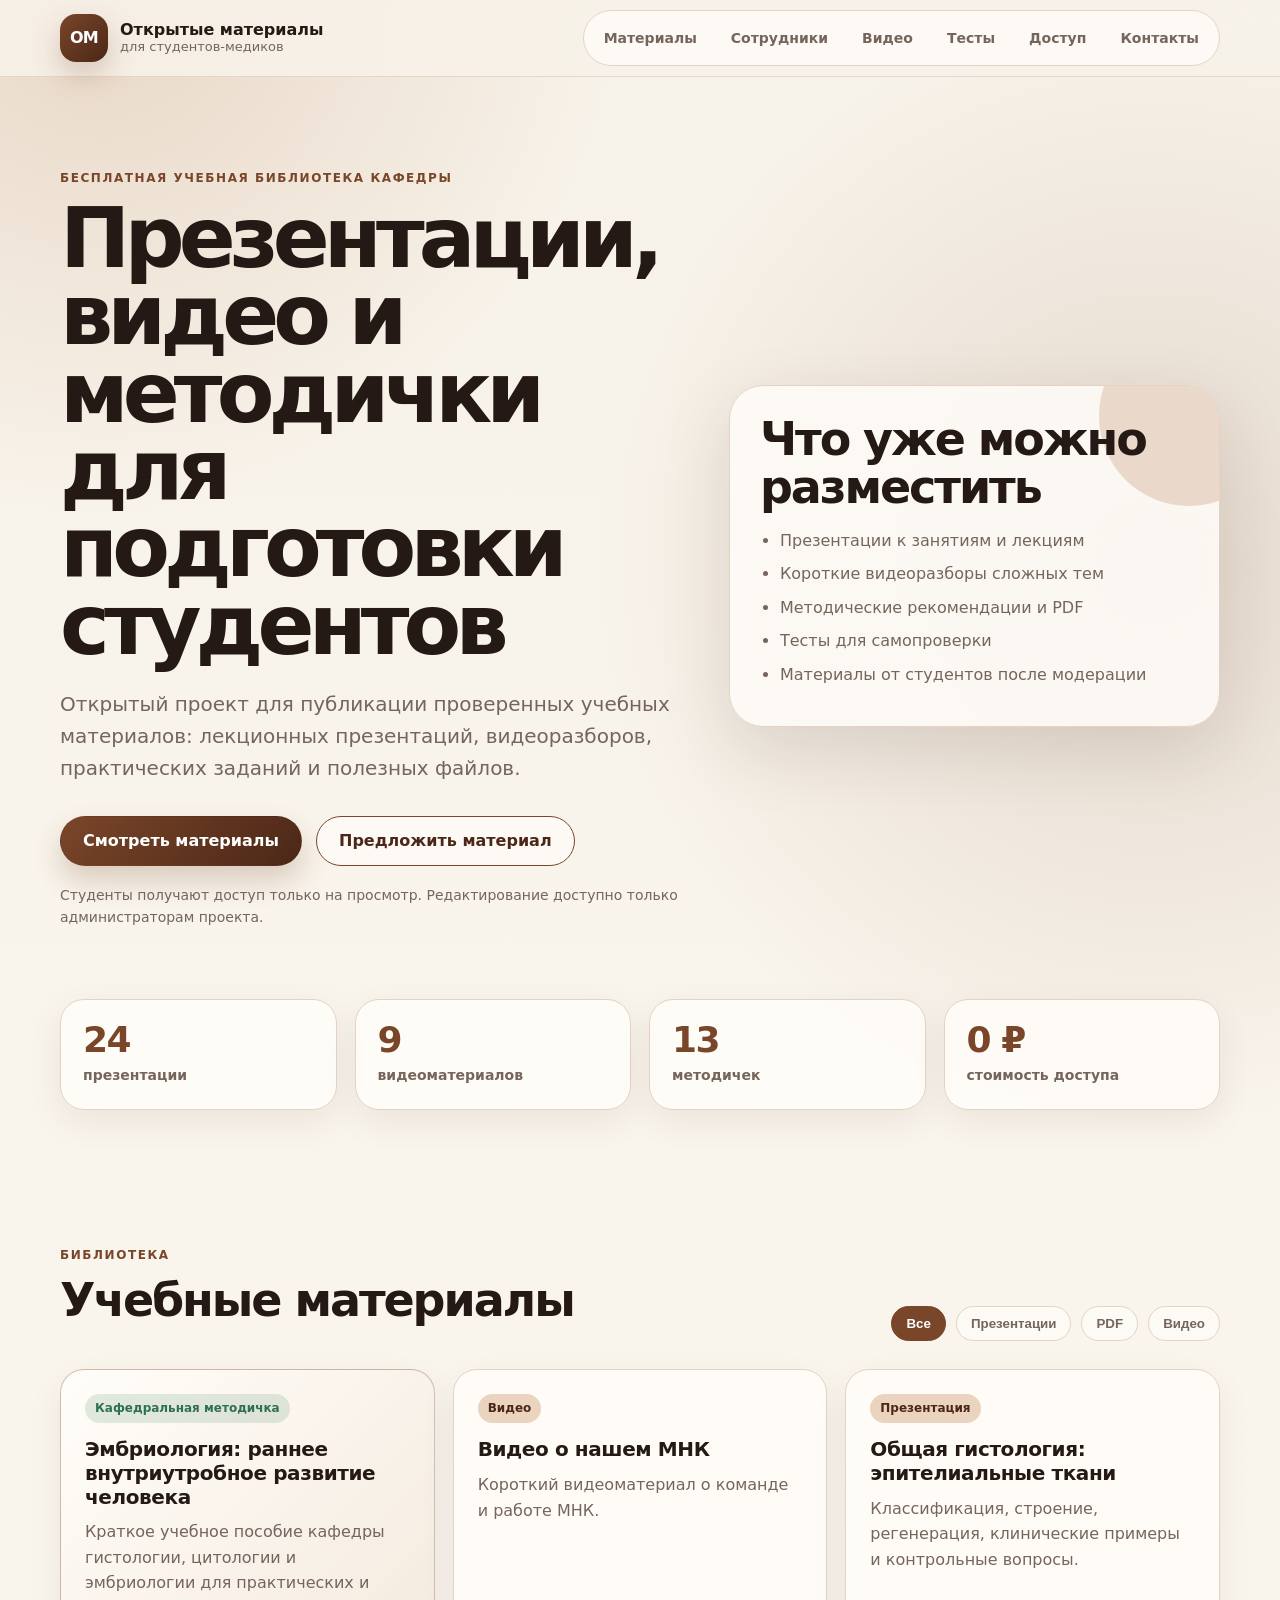
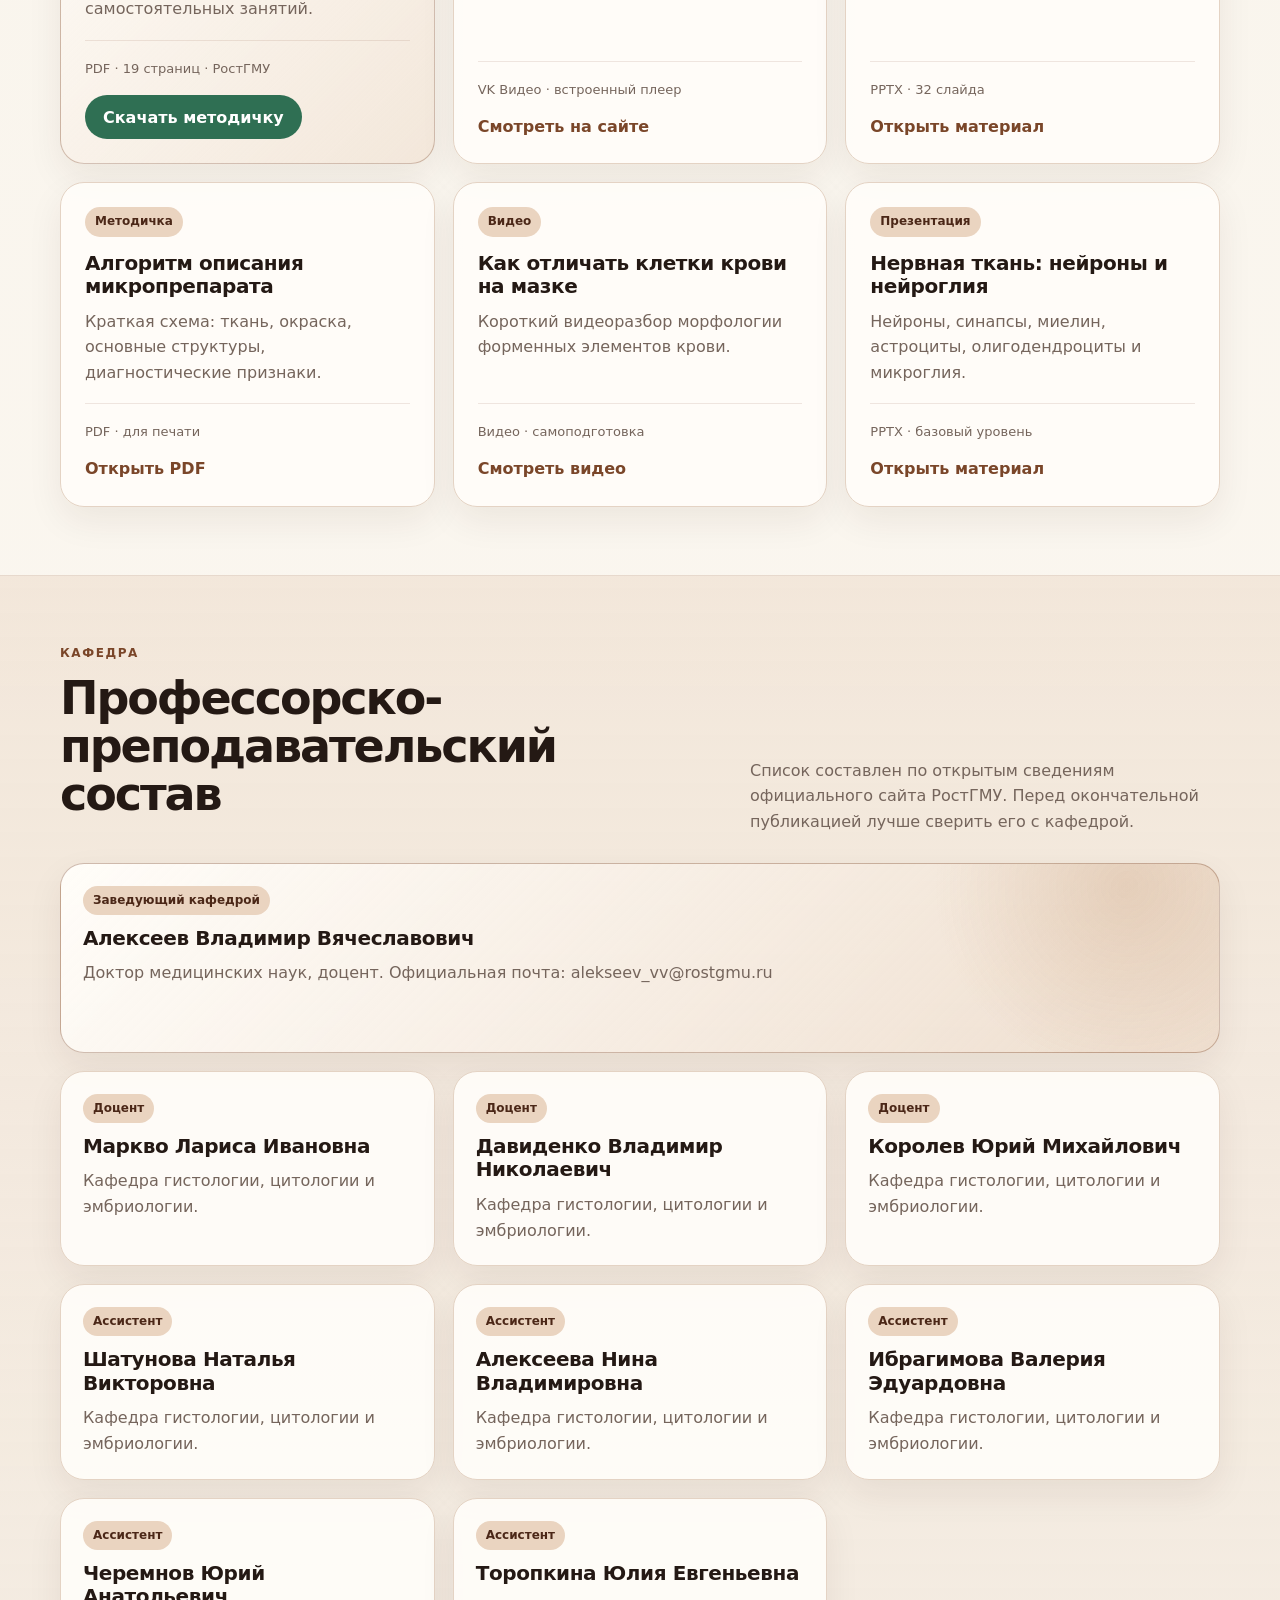
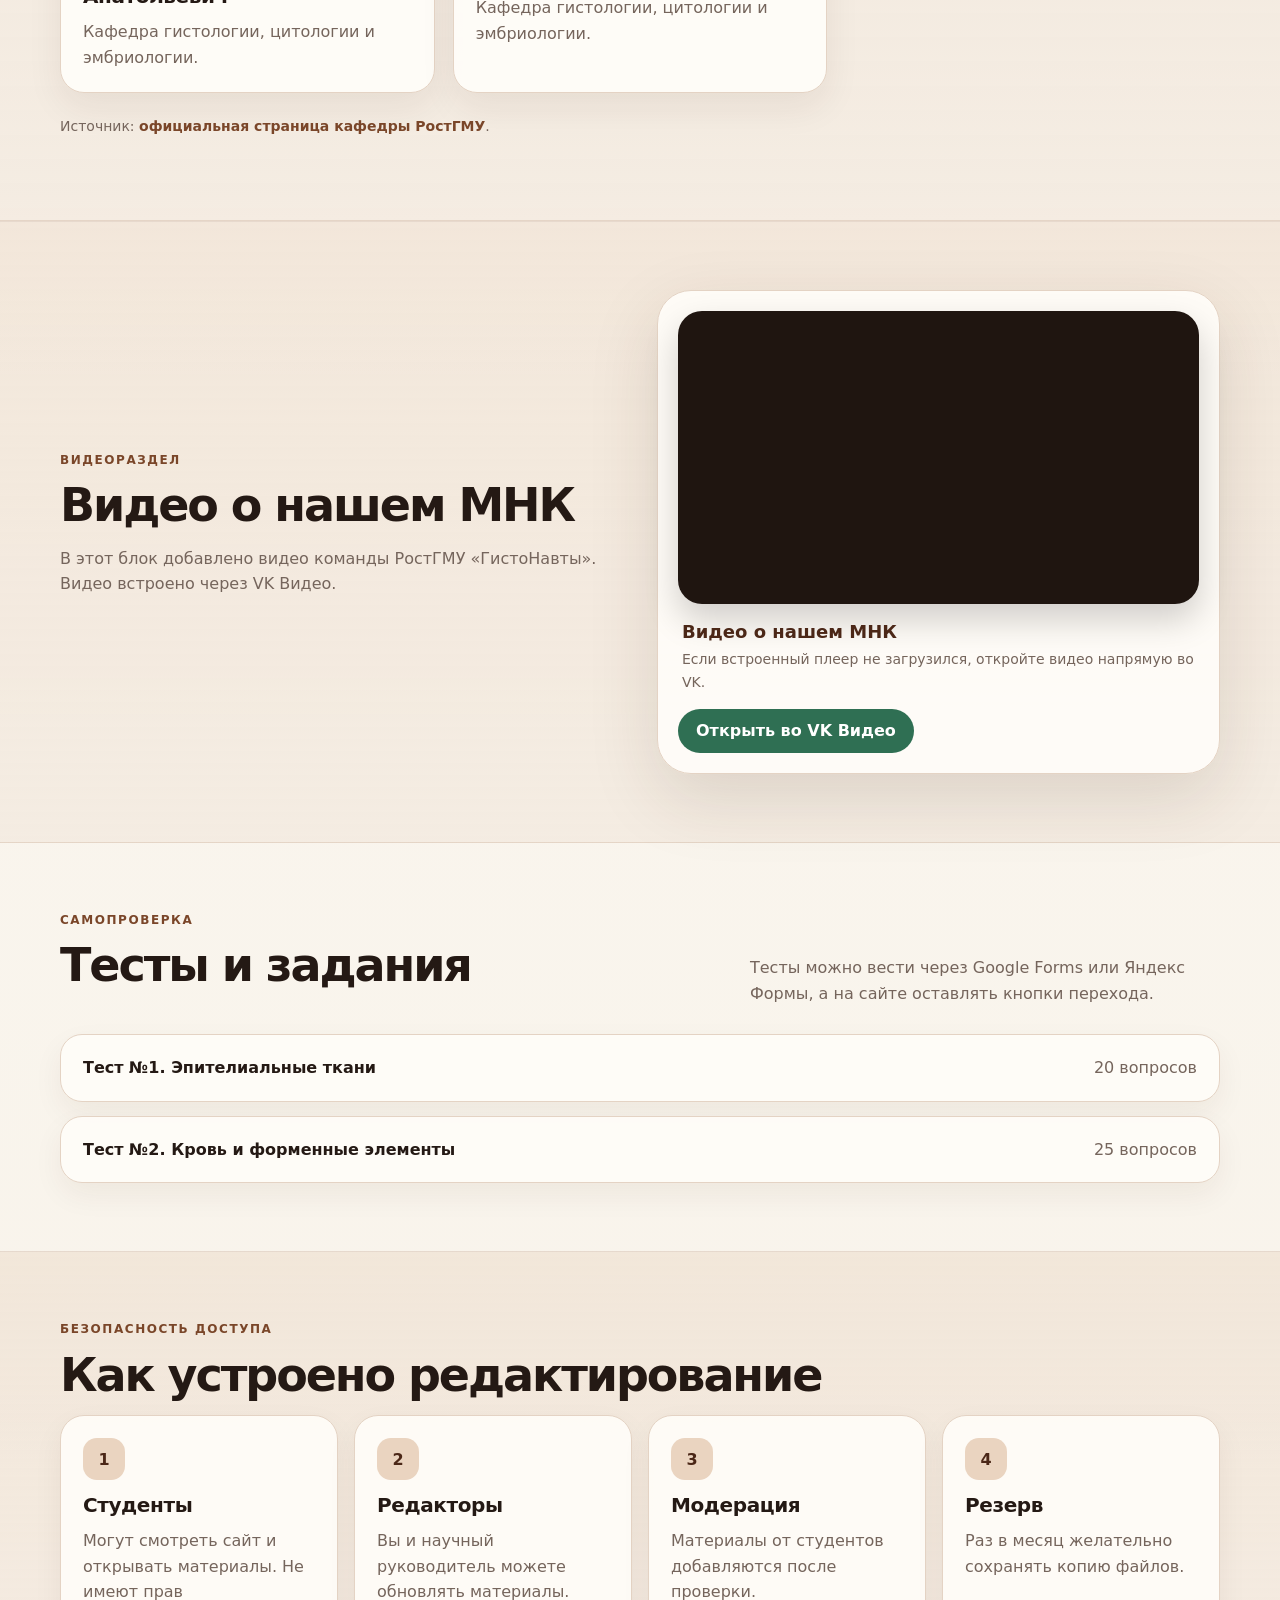
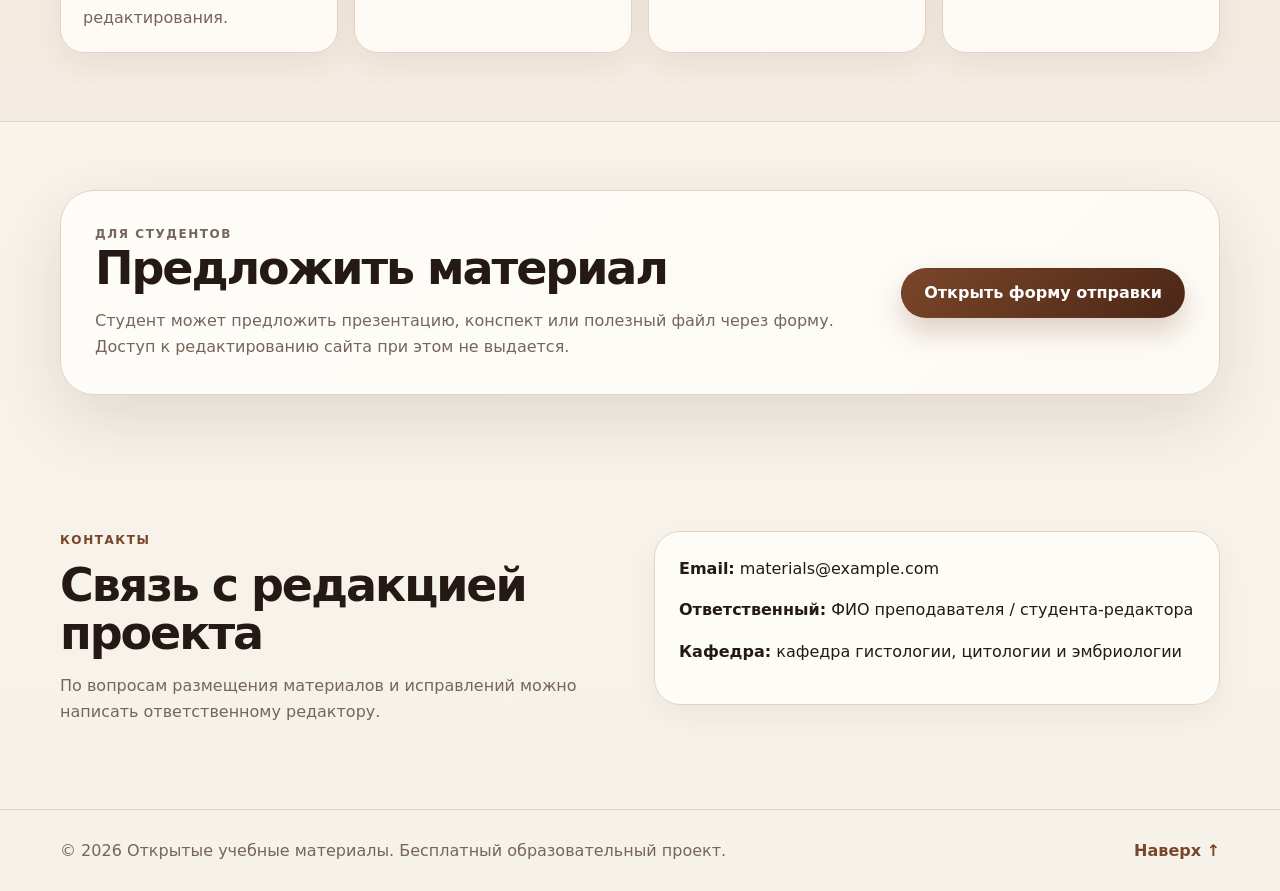
==== commit e5e07631: "Restructure GitHub Pages site" ====
--- a/index.html
+++ b/index.html
@@ -5,145 +5,16 @@
   <meta name="viewport" content="width=device-width, initial-scale=1">
   <title>Открытые учебные материалы</title>
   <meta name="description" content="Бесплатные презентации, видео, методички и тесты для студентов.">
-  <style>
-    :root{
-      --bg:#f7f2e9; --card:#fffdf9; --text:#241914; --muted:#75655c;
-      --brand:#7a4629; --brand2:#4b2717; --soft:#ead4c0; --line:#e4d3c4;
-      --green:#2f6f53; --shadow:0 24px 70px rgba(63,35,20,.13);
-    }
-    *{box-sizing:border-box}
-    html{scroll-behavior:smooth}
-    body{margin:0;font-family:Inter,system-ui,-apple-system,BlinkMacSystemFont,"Segoe UI",Arial,sans-serif;background:radial-gradient(circle at 8% 0%,rgba(183,129,85,.23),transparent 32rem),radial-gradient(circle at 90% 10%,rgba(122,70,41,.15),transparent 35rem),linear-gradient(180deg,var(--bg),#fbf7f0 46%,var(--bg));color:var(--text);line-height:1.6}
-    body.modal-open{overflow:hidden}
-    a{color:inherit}
-    .container{width:min(1160px,calc(100% - 32px));margin:auto}
-    .site-header{position:sticky;top:0;z-index:50;background:rgba(247,242,233,.88);backdrop-filter:blur(18px);border-bottom:1px solid rgba(122,70,41,.15)}
-    .header-inner{min-height:76px;display:flex;align-items:center;justify-content:space-between;gap:22px}
-    .logo{display:flex;align-items:center;gap:12px;text-decoration:none;min-width:220px}
-    .logo-mark{width:48px;height:48px;flex:0 0 48px;border-radius:16px;display:grid;place-items:center;color:#fff;font-weight:900;letter-spacing:-.04em;background:linear-gradient(135deg,var(--brand),var(--brand2));box-shadow:0 12px 28px rgba(122,70,41,.26)}
-    .logo-text{display:grid;line-height:1.14}
-    .logo-text strong{font-size:16px}
-    .logo-text small{color:var(--muted);font-size:13px}
-    .main-nav{display:flex;align-items:center;gap:8px;padding:7px;background:rgba(255,253,249,.72);border:1px solid var(--line);border-radius:999px}
-    .main-nav a{text-decoration:none;color:var(--muted);font-size:14px;font-weight:700;padding:9px 13px;border-radius:999px}
-    .main-nav a:hover{color:#fff;background:var(--brand)}
-    .menu-button{display:none;border:0;background:var(--brand);color:#fff;border-radius:14px;width:46px;height:46px;font-size:24px}
-    .hero{padding:92px 0 56px}
-    .hero-grid{display:grid;grid-template-columns:1.12fr .88fr;gap:44px;align-items:center}
-    .eyebrow{margin:0 0 12px;color:var(--brand);text-transform:uppercase;letter-spacing:.13em;font-size:12px;font-weight:900}
-    h1,h2,h3,p{margin-top:0}
-    h1{margin-bottom:24px;font-size:clamp(42px,7vw,84px);line-height:.92;letter-spacing:-.07em;max-width:820px}
-    h2{margin-bottom:16px;font-size:clamp(28px,4vw,46px);line-height:1.04;letter-spacing:-.045em}
-    h3{margin-bottom:10px;font-size:20px;line-height:1.18;letter-spacing:-.02em}
-    .lead{max-width:720px;color:var(--muted);font-size:20px}
-    .hero-actions{display:flex;flex-wrap:wrap;gap:14px;margin:32px 0 18px}
-    .button{min-height:50px;display:inline-flex;align-items:center;justify-content:center;gap:10px;padding:0 22px;border-radius:999px;text-decoration:none;font-weight:850;border:1px solid transparent;cursor:pointer}
-    .button.primary{background:linear-gradient(135deg,var(--brand),var(--brand2));color:#fff;box-shadow:0 14px 28px rgba(122,70,41,.24)}
-    .button.secondary{background:rgba(255,253,249,.75);color:var(--brand2);border-color:var(--brand)}
-    .note{max-width:620px;color:var(--muted);font-size:14px}
-    .hero-card{position:relative;overflow:hidden;background:rgba(255,253,249,.82);border:1px solid var(--line);box-shadow:var(--shadow);border-radius:34px;padding:30px}
-    .hero-card:before{content:"";position:absolute;width:180px;height:180px;right:-60px;top:-60px;border-radius:50%;background:rgba(183,129,85,.25)}
-    .hero-card h2,.hero-card ul{position:relative}
-    .hero-card ul{margin:0;padding-left:20px;color:var(--muted)}
-    .hero-card li{margin:8px 0}
-    .section{padding:68px 0}
-    .muted-section{background:linear-gradient(180deg,rgba(239,225,210,.7),rgba(244,235,225,.9));border-top:1px solid rgba(122,70,41,.11);border-bottom:1px solid rgba(122,70,41,.11)}
-    .stats{display:grid;grid-template-columns:repeat(4,1fr);gap:18px;margin-top:4px}
-    .stat{background:rgba(255,253,249,.88);border:1px solid var(--line);border-radius:24px;padding:22px;box-shadow:0 12px 35px rgba(63,35,20,.07)}
-    .stat strong{display:block;margin-bottom:4px;color:var(--brand);font-size:36px;line-height:1;letter-spacing:-.04em}
-    .stat span{color:var(--muted);font-size:14px;font-weight:650}
-    .section-head{display:flex;align-items:flex-end;justify-content:space-between;gap:24px;margin-bottom:28px}
-    .section-head p:last-child{max-width:470px;margin-bottom:0;color:var(--muted)}
-    .filter-row{display:flex;flex-wrap:wrap;gap:10px}
-    .filter{border:1px solid var(--line);background:rgba(255,253,249,.78);color:var(--muted);border-radius:999px;padding:9px 14px;font-weight:800;cursor:pointer}
-    .filter.active,.filter:hover{background:var(--brand);border-color:var(--brand);color:#fff}
-    .cards-grid{display:grid;grid-template-columns:repeat(3,1fr);gap:18px}
-    .material-card{min-height:284px;display:flex;flex-direction:column;background:rgba(255,253,249,.93);border:1px solid var(--line);border-radius:24px;padding:24px;box-shadow:0 14px 36px rgba(63,35,20,.07);transition:.18s transform,.18s box-shadow,.18s border-color}
-    .material-card.featured{background:linear-gradient(135deg,rgba(255,253,249,.98),rgba(234,212,192,.42));border-color:rgba(122,70,41,.32)}
-    .material-card:hover{transform:translateY(-3px);box-shadow:0 18px 46px rgba(63,35,20,.12);border-color:rgba(122,70,41,.38)}
-    .tag{align-self:flex-start;margin-bottom:15px;padding:5px 10px;border-radius:999px;background:var(--soft);color:var(--brand2);font-size:12px;font-weight:900}
-    .tag.green{background:rgba(47,111,83,.14);color:var(--green)}
-    .material-card p{color:var(--muted);margin-bottom:18px}
-    .card-meta{margin-top:auto;padding-top:18px;color:var(--muted);font-size:13px;border-top:1px solid rgba(122,70,41,.12)}
-    .card-link{margin-top:13px;color:var(--brand);text-decoration:none;font-weight:900}
-    .download-link{display:inline-flex;align-items:center;justify-content:center;margin-top:16px;min-height:44px;padding:0 18px;border-radius:999px;background:var(--green);color:#fff;text-decoration:none;font-weight:900;align-self:flex-start}
-    .card-link:hover,.download-link:hover{text-decoration:underline}
-    .staff-grid{display:grid;grid-template-columns:repeat(3,1fr);gap:18px}
-    .staff-card{min-height:190px;background:rgba(255,253,249,.93);border:1px solid var(--line);border-radius:24px;padding:22px;box-shadow:0 14px 36px rgba(63,35,20,.07)}
-    .staff-card.head{grid-column:span 3;background:radial-gradient(circle at 92% 12%,rgba(183,129,85,.22),transparent 12rem),linear-gradient(135deg,rgba(255,253,249,.98),rgba(234,212,192,.5));border-color:rgba(122,70,41,.35)}
-    .staff-role{display:inline-flex;margin-bottom:12px;padding:5px 10px;border-radius:999px;background:var(--soft);color:var(--brand2);font-size:12px;font-weight:900}
-    .staff-card p{color:var(--muted);margin-bottom:0}
-    .staff-source{margin-top:22px;color:var(--muted);font-size:14px}
-    .staff-source a{color:var(--brand);font-weight:900;text-decoration:none}
-    .staff-source a:hover{text-decoration:underline}
-    .two-columns{display:grid;grid-template-columns:1fr 1fr;gap:34px;align-items:center}
-    .mnk-video-card{background:rgba(255,253,249,.92);border:1px solid var(--line);border-radius:34px;padding:20px;box-shadow:var(--shadow)}
-    .vk-video-frame{display:block;width:100%;aspect-ratio:16/9;min-height:260px;border:0;border-radius:24px;background:#1f1510;box-shadow:0 16px 34px rgba(0,0,0,.18)}
-    .video-caption{margin:14px 4px 2px;color:var(--brand2);font-weight:900;font-size:18px}
-    .video-note{margin:0 4px;color:var(--muted);font-size:14px}
-    .test-list{display:grid;gap:14px}
-    .test-item{display:flex;justify-content:space-between;gap:18px;align-items:center;padding:20px 22px;border-radius:22px;border:1px solid var(--line);background:rgba(255,253,249,.9);text-decoration:none;box-shadow:0 12px 30px rgba(63,35,20,.06)}
-    .test-item span{color:var(--muted)}
-    .test-item:hover{border-color:var(--brand)}
-    .rules-grid{display:grid;grid-template-columns:repeat(4,1fr);gap:16px}
-    .rule-card{min-height:200px;background:rgba(255,253,249,.9);border:1px solid var(--line);border-radius:24px;padding:22px;box-shadow:0 12px 30px rgba(63,35,20,.06)}
-    .rule-icon{width:42px;height:42px;display:grid;place-items:center;border-radius:14px;background:var(--soft);color:var(--brand2);font-weight:900;margin-bottom:14px}
-    .rule-card p{color:var(--muted);margin-bottom:0}
-    .submit-box{display:flex;align-items:center;justify-content:space-between;gap:28px;padding:34px;border-radius:34px;background:linear-gradient(135deg,rgba(255,253,249,.95),rgba(255,253,249,.78));border:1px solid var(--line);box-shadow:var(--shadow)}
-    .submit-box p{max-width:760px;color:var(--muted);margin-bottom:0}
-    .contacts-inner{display:grid;grid-template-columns:1fr 1fr;gap:28px;align-items:start}
-    .contact-card{background:rgba(255,253,249,.9);border:1px solid var(--line);border-radius:26px;padding:24px;box-shadow:0 12px 30px rgba(63,35,20,.06)}
-    .modal{position:fixed;inset:0;display:none;align-items:center;justify-content:center;padding:18px;z-index:100;background:rgba(32,21,15,.58);backdrop-filter:blur(8px)}
-    .modal.open{display:flex}
-    .modal-card{width:min(520px,100%);max-height:92vh;overflow:auto;position:relative;background:var(--card);border:1px solid var(--line);border-radius:30px;padding:22px;box-shadow:0 32px 90px rgba(0,0,0,.34);text-align:center}
-    .modal-close{position:absolute;right:14px;top:14px;width:42px;height:42px;border:0;border-radius:50%;background:var(--soft);color:var(--brand2);font-size:24px;line-height:1;cursor:pointer}
-    .modal-photo{width:100%;max-height:420px;object-fit:cover;object-position:center top;border-radius:22px;margin-bottom:18px;border:1px solid var(--line);background:#eee}
-    .modal-card h2{font-size:28px;letter-spacing:-.035em;margin-bottom:8px}
-    .modal-card p{color:var(--muted);margin-bottom:0}
-    footer{padding:28px 0;border-top:1px solid var(--line);color:var(--muted)}
-    .footer-inner{display:flex;justify-content:space-between;gap:18px}
-    .footer-inner p{margin:0}
-    .footer-inner a{color:var(--brand);font-weight:900;text-decoration:none}
-    @media(max-width:940px){
-      .hero-grid,.two-columns,.contacts-inner{grid-template-columns:1fr}
-      .cards-grid,.staff-grid{grid-template-columns:repeat(2,1fr)}
-      .staff-card.head{grid-column:span 2}
-      .stats,.rules-grid{grid-template-columns:repeat(2,1fr)}
-      .section-head{display:block}
-      .filter-row{margin-top:16px}
-    }
-    @media(max-width:720px){
-      .header-inner{min-height:auto;padding:12px 0}
-      .menu-button{display:block}
-      .main-nav{display:none;position:absolute;left:16px;right:16px;top:72px;border-radius:22px;padding:12px;flex-direction:column;align-items:stretch;background:rgba(255,253,249,.98);box-shadow:var(--shadow)}
-      .main-nav.open{display:flex}
-      .main-nav a{padding:12px 14px}
-      .logo-text small{display:none}
-      .hero{padding:54px 0 38px}
-      .lead{font-size:18px}
-      .stats,.cards-grid,.staff-grid,.rules-grid{grid-template-columns:1fr}
-      .staff-card.head{grid-column:span 1}
-      .section{padding:52px 0}
-      .test-item,.submit-box,.footer-inner{flex-direction:column;align-items:flex-start}
-      .modal-card{padding:18px}
-      .modal-photo{max-height:360px}
-    }
-  </style>
+  <link rel="stylesheet" href="assets/styles.css">
 </head>
-
 <body>
   <header class="site-header">
     <div class="container header-inner">
       <a class="logo" href="#top" aria-label="На главную">
         <span class="logo-mark">ОМ</span>
-        <span class="logo-text">
-          <strong>Открытые материалы</strong>
-          <small>для студентов-медиков</small>
-        </span>
+        <span class="logo-text"><strong>Открытые материалы</strong><small>для студентов-медиков</small></span>
       </a>
-
       <button class="menu-button" id="menuButton" aria-label="Открыть меню">☰</button>
-
       <nav class="main-nav" id="mainNav">
         <a href="#materials">Материалы</a>
         <a href="#staff">Сотрудники</a>
@@ -168,7 +39,6 @@
           </div>
           <p class="note">Студенты получают доступ только на просмотр. Редактирование доступно только администраторам проекта.</p>
         </div>
-
         <div class="hero-card">
           <h2>Что уже можно разместить</h2>
           <ul>
@@ -182,7 +52,7 @@
       </div>
     </section>
 
-    <section class="section" style="padding-top:0">
+    <section class="section stats-section">
       <div class="container stats">
         <div class="stat"><strong>24</strong><span>презентации</span></div>
         <div class="stat"><strong>9</strong><span>видеоматериалов</span></div>
@@ -194,10 +64,7 @@
     <section class="section" id="materials">
       <div class="container">
         <div class="section-head">
-          <div>
-            <p class="eyebrow">Библиотека</p>
-            <h2>Учебные материалы</h2>
-          </div>
+          <div><p class="eyebrow">Библиотека</p><h2>Учебные материалы</h2></div>
           <div class="filter-row" role="group" aria-label="Фильтр материалов">
             <button class="filter active" data-filter="all">Все</button>
             <button class="filter" data-filter="presentation">Презентации</button>
@@ -205,54 +72,28 @@
             <button class="filter" data-filter="video">Видео</button>
           </div>
         </div>
-
         <div class="cards-grid" id="materialsGrid">
           <article class="material-card featured" data-type="pdf">
             <span class="tag green">Кафедральная методичка</span>
             <h3>Эмбриология: раннее внутриутробное развитие человека</h3>
             <p>Краткое учебное пособие кафедры гистологии, цитологии и эмбриологии для практических и самостоятельных занятий.</p>
             <div class="card-meta">PDF · 19 страниц · РостГМУ</div>
-            <a href="embryology_methodichka.pdf" class="download-link" download>Скачать методичку</a>
+            <a href="documents/embryology_methodichka.pdf" class="download-link" download>Скачать методичку</a>
           </article>
-
-          <article class="material-card" data-type="video">
-            <span class="tag">Видео</span>
-            <h3>Видео о нашем МНК</h3>
-            <p>Короткий видеоматериал о команде и работе МНК.</p>
-            <div class="card-meta">MP4 · встроенное видео</div>
-            <a href="https://vkvideo.ru/video-21019937_456239390" class="card-link" target="_blank" rel="noopener">Смотреть во VK</a>
-          </article>
-
-          <article class="material-card" data-type="presentation"><span class="tag">Презентация</span><h3>Общая гистология: эпителиальные ткани</h3><p>Классификация, строение, регенерация, клинические примеры и контрольные вопросы.</p><div class="card-meta">PPTX · 32 слайда · базовый уровень</div><a href="#" class="card-link js-placeholder">Открыть материал</a></article>
-          <article class="material-card" data-type="pdf"><span class="tag">Методичка</span><h3>Алгоритм описания микропрепарата</h3><p>Краткая схема: ткань, окраска, основные структуры, диагностические признаки.</p><div class="card-meta">PDF · 6 страниц · для печати</div><a href="#" class="card-link js-placeholder">Открыть PDF</a></article>
-          <article class="material-card" data-type="video"><span class="tag">Видео</span><h3>Как отличать клетки крови на мазке</h3><p>Короткий видеоразбор морфологии эритроцитов, лейкоцитов и тромбоцитов.</p><div class="card-meta">Видео · 14 минут · самоподготовка</div><a href="#" class="card-link js-placeholder">Смотреть видео</a></article>
-          <article class="material-card" data-type="presentation"><span class="tag">Презентация</span><h3>Нервная ткань: нейроны и нейроглия</h3><p>Нейроны, синапсы, миелин, астроциты, олигодендроциты и микроглия.</p><div class="card-meta">PPTX · 41 слайд · базовый уровень</div><a href="#" class="card-link js-placeholder">Открыть материал</a></article>
-          <article class="material-card" data-type="pdf"><span class="tag">Чек-лист</span><h3>Подготовка к практическому занятию</h3><p>Список терминов, вопросов и структур, которые студент должен знать перед занятием.</p><div class="card-meta">PDF · 2 страницы · чек-лист</div><a href="#" class="card-link js-placeholder">Открыть файл</a></article>
-          <article class="material-card" data-type="video"><span class="tag">Видео</span><h3>Разбор типовых ошибок на зачёте</h3><p>Частые ошибки студентов при описании препаратов и ответах на устные вопросы.</p><div class="card-meta">Видео · 22 минуты · самоподготовка</div><a href="#" class="card-link js-placeholder">Смотреть видео</a></article>
+          <article class="material-card" data-type="video"><span class="tag">Видео</span><h3>Видео о нашем МНК</h3><p>Короткий видеоматериал о команде и работе МНК.</p><div class="card-meta">VK Видео · встроенный плеер</div><a href="#video" class="card-link">Смотреть на сайте</a></article>
+          <article class="material-card" data-type="presentation"><span class="tag">Презентация</span><h3>Общая гистология: эпителиальные ткани</h3><p>Классификация, строение, регенерация, клинические примеры и контрольные вопросы.</p><div class="card-meta">PPTX · 32 слайда</div><a href="#" class="card-link js-placeholder">Открыть материал</a></article>
+          <article class="material-card" data-type="pdf"><span class="tag">Методичка</span><h3>Алгоритм описания микропрепарата</h3><p>Краткая схема: ткань, окраска, основные структуры, диагностические признаки.</p><div class="card-meta">PDF · для печати</div><a href="#" class="card-link js-placeholder">Открыть PDF</a></article>
+          <article class="material-card" data-type="video"><span class="tag">Видео</span><h3>Как отличать клетки крови на мазке</h3><p>Короткий видеоразбор морфологии форменных элементов крови.</p><div class="card-meta">Видео · самоподготовка</div><a href="#" class="card-link js-placeholder">Смотреть видео</a></article>
+          <article class="material-card" data-type="presentation"><span class="tag">Презентация</span><h3>Нервная ткань: нейроны и нейроглия</h3><p>Нейроны, синапсы, миелин, астроциты, олигодендроциты и микроглия.</p><div class="card-meta">PPTX · базовый уровень</div><a href="#" class="card-link js-placeholder">Открыть материал</a></article>
         </div>
       </div>
     </section>
 
     <section class="section muted-section" id="staff">
       <div class="container">
-        <div class="section-head">
-          <div>
-            <p class="eyebrow">Кафедра</p>
-            <h2>Профессорско-преподавательский состав</h2>
-          </div>
-          <p>Список составлен по открытым сведениям официального сайта РостГМУ. Перед окончательной публикацией лучше сверить его с кафедрой.</p>
-        </div>
-
+        <div class="section-head"><div><p class="eyebrow">Кафедра</p><h2>Профессорско-преподавательский состав</h2></div><p>Список составлен по открытым сведениям официального сайта РостГМУ. Перед окончательной публикацией лучше сверить его с кафедрой.</p></div>
         <div class="staff-grid">
-
-          <article class="staff-card head">
-            <div>
-              <span class="staff-role">Заведующий кафедрой</span>
-              <h3>Алексеев Владимир Вячеславович</h3>
-              <p>Доктор медицинских наук, доцент. Официальная почта: alekseev_vv@rostgmu.ru</p>
-            </div>
-          </article>
-
+          <article class="staff-card head"><span class="staff-role">Заведующий кафедрой</span><h3>Алексеев Владимир Вячеславович</h3><p>Доктор медицинских наук, доцент. Официальная почта: alekseev_vv@rostgmu.ru</p></article>
           <article class="staff-card"><span class="staff-role">Доцент</span><h3>Маркво Лариса Ивановна</h3><p>Кафедра гистологии, цитологии и эмбриологии.</p></article>
           <article class="staff-card"><span class="staff-role">Доцент</span><h3>Давиденко Владимир Николаевич</h3><p>Кафедра гистологии, цитологии и эмбриологии.</p></article>
           <article class="staff-card"><span class="staff-role">Доцент</span><h3>Королев Юрий Михайлович</h3><p>Кафедра гистологии, цитологии и эмбриологии.</p></article>
@@ -261,159 +102,34 @@
           <article class="staff-card"><span class="staff-role">Ассистент</span><h3>Ибрагимова Валерия Эдуардовна</h3><p>Кафедра гистологии, цитологии и эмбриологии.</p></article>
           <article class="staff-card"><span class="staff-role">Ассистент</span><h3>Черемнов Юрий Анатольевич</h3><p>Кафедра гистологии, цитологии и эмбриологии.</p></article>
           <article class="staff-card"><span class="staff-role">Ассистент</span><h3>Торопкина Юлия Евгеньевна</h3><p>Кафедра гистологии, цитологии и эмбриологии.</p></article>
-          <article class="staff-card"><span class="staff-role">Ассистент</span><h3>Туманян Генрик Цолакович</h3><p>Кафедра гистологии, цитологии и эмбриологии.</p></article>
-          <article class="staff-card"><span class="staff-role">Ассистент</span><h3>Успенская Елена Владимировна</h3><p>Кафедра гистологии, цитологии и эмбриологии.</p></article>
-          <article class="staff-card"><span class="staff-role">Ассистент</span><h3>Никитина Юлия Дмитриевна</h3><p>Кафедра гистологии, цитологии и эмбриологии.</p></article>
-          <article class="staff-card"><span class="staff-role">Ассистент</span><h3>Духавнев Владимир Борисович</h3><p>Кафедра гистологии, цитологии и эмбриологии.</p></article>
-          <article class="staff-card"><span class="staff-role">Ассистент</span><h3>Арутюнян Гурген Андраникович</h3><p>Кафедра гистологии, цитологии и эмбриологии.</p></article>
-
         </div>
-
-        <p class="staff-source">
-          Источник: <a href="https://rostgmu.ru/archives/kafedra/%D0%B3%D0%B8%D1%81%D1%82%D0%BE%D0%BB%D0%BE%D0%B3%D0%B8%D0%B8-%D1%86%D0%B8%D1%82%D0%BE%D0%BB%D0%BE%D0%B3%D0%B8%D0%B8-%D0%B8-%D1%8D%D0%BC%D0%B1%D1%80%D0%B8%D0%BE%D0%BB%D0%BE%D0%B3%D0%B8%D0%B8" target="_blank" rel="noopener">официальная страница кафедры РостГМУ</a>.
-        </p>
+        <p class="staff-source">Источник: <a href="https://rostgmu.ru/archives/kafedra/%D0%B3%D0%B8%D1%81%D1%82%D0%BE%D0%BB%D0%BE%D0%B3%D0%B8%D0%B8-%D1%86%D0%B8%D1%82%D0%BE%D0%BB%D0%BE%D0%B3%D0%B8%D0%B8-%D0%B8-%D1%8D%D0%BC%D0%B1%D1%80%D0%B8%D0%BE%D0%BB%D0%BE%D0%B3%D0%B8%D0%B8" target="_blank" rel="noopener">официальная страница кафедры РостГМУ</a>.</p>
       </div>
     </section>
 
     <section class="section muted-section" id="video">
       <div class="container two-columns">
-        <div>
-          <p class="eyebrow">Видеораздел</p>
-          <h2>Видео о нашем МНК</h2>
-          <p style="color:var(--muted)">В этот блок добавлено загруженное видео команды РостГМУ «ГистоНавты». Видео встроено прямо на страницу, поэтому студентам не нужно переходить на сторонний сайт.</p>
-        </div>
+        <div><p class="eyebrow">Видеораздел</p><h2>Видео о нашем МНК</h2><p class="muted">В этот блок добавлено видео команды РостГМУ «ГистоНавты». Видео встроено через VK Видео.</p></div>
         <div class="mnk-video-card">
-          <iframe
-            class="vk-video-frame"
-            src="https://vk.com/video_ext.php?oid=-21019937&id=456239390&hd=2&autoplay=0"
-            title="Видео о нашем МНК"
-            allow="autoplay; encrypted-media; fullscreen; picture-in-picture; screen-wake-lock"
-            allowfullscreen>
-          </iframe>
+          <iframe class="vk-video-frame" src="https://vk.com/video_ext.php?oid=-21019937&id=456239390&hd=2&autoplay=0" title="Видео о нашем МНК" allow="autoplay; encrypted-media; fullscreen; picture-in-picture" allowfullscreen></iframe>
           <p class="video-caption">Видео о нашем МНК</p>
-          <p class="video-note">
-            Если встроенный плеер не загрузился, откройте видео напрямую во VK.
-          </p>
+          <p class="video-note">Если встроенный плеер не загрузился, откройте видео напрямую во VK.</p>
           <a class="download-link" href="https://vkvideo.ru/video-21019937_456239390" target="_blank" rel="noopener">Открыть во VK Видео</a>
         </div>
       </div>
     </section>
 
-    <section class="section" id="tests">
-      <div class="container">
-        <div class="section-head">
-          <div><p class="eyebrow">Самопроверка</p><h2>Тесты и задания</h2></div>
-          <p>Тесты можно вести через Google Forms или Яндекс Формы, а на сайте оставлять кнопки перехода.</p>
-        </div>
-        <div class="test-list">
-          <a href="#" class="test-item js-placeholder"><strong>Тест №1. Эпителиальные ткани</strong><span>20 вопросов · базовый уровень</span></a>
-          <a href="#" class="test-item js-placeholder"><strong>Тест №2. Кровь и форменные элементы</strong><span>25 вопросов · средний уровень</span></a>
-          <a href="#" class="test-item js-placeholder"><strong>Ситуационные задачи по гистологии</strong><span>10 задач · повышенная сложность</span></a>
-        </div>
-      </div>
-    </section>
+    <section class="section" id="tests"><div class="container"><div class="section-head"><div><p class="eyebrow">Самопроверка</p><h2>Тесты и задания</h2></div><p>Тесты можно вести через Google Forms или Яндекс Формы, а на сайте оставлять кнопки перехода.</p></div><div class="test-list"><a href="#" class="test-item js-placeholder"><strong>Тест №1. Эпителиальные ткани</strong><span>20 вопросов</span></a><a href="#" class="test-item js-placeholder"><strong>Тест №2. Кровь и форменные элементы</strong><span>25 вопросов</span></a></div></div></section>
 
-    <section class="section muted-section" id="rules">
-      <div class="container">
-        <p class="eyebrow">Безопасность доступа</p>
-        <h2>Как устроено редактирование</h2>
-        <div class="rules-grid">
-          <div class="rule-card"><div class="rule-icon">1</div><h3>Студенты</h3><p>Могут смотреть сайт, открывать материалы и отправлять предложения через форму. Не имеют прав редактирования.</p></div>
-          <div class="rule-card"><div class="rule-icon">2</div><h3>Редакторы</h3><p>Вы и научный руководитель можете добавлять новые материалы, менять тексты и обновлять ссылки.</p></div>
-          <div class="rule-card"><div class="rule-icon">3</div><h3>Модерация</h3><p>Материалы от студентов сначала попадают в форму. На сайт они добавляются только после проверки.</p></div>
-          <div class="rule-card"><div class="rule-icon">4</div><h3>Резерв</h3><p>Раз в месяц желательно сохранять копию файлов и таблицы со ссылками, чтобы ничего не потерять.</p></div>
-        </div>
-      </div>
-    </section>
+    <section class="section muted-section" id="rules"><div class="container"><p class="eyebrow">Безопасность доступа</p><h2>Как устроено редактирование</h2><div class="rules-grid"><div class="rule-card"><div class="rule-icon">1</div><h3>Студенты</h3><p>Могут смотреть сайт и открывать материалы. Не имеют прав редактирования.</p></div><div class="rule-card"><div class="rule-icon">2</div><h3>Редакторы</h3><p>Вы и научный руководитель можете обновлять материалы.</p></div><div class="rule-card"><div class="rule-icon">3</div><h3>Модерация</h3><p>Материалы от студентов добавляются после проверки.</p></div><div class="rule-card"><div class="rule-icon">4</div><h3>Резерв</h3><p>Раз в месяц желательно сохранять копию файлов.</p></div></div></div></section>
 
-    <section class="section" id="submit">
-      <div class="container submit-box">
-        <div>
-          <p class="eyebrow">Для студентов</p>
-          <h2>Предложить материал</h2>
-          <p>Если студент хочет предложить презентацию, конспект или полезный файл, он заполняет форму. Доступ к редактированию сайта при этом не выдается.</p>
-        </div>
-        <a class="button primary js-placeholder" href="#">Открыть форму отправки</a>
-      </div>
-    </section>
+    <section class="section" id="submit"><div class="container submit-box"><div><p class="eyebrow">Для студентов</p><h2>Предложить материал</h2><p>Студент может предложить презентацию, конспект или полезный файл через форму. Доступ к редактированию сайта при этом не выдается.</p></div><a class="button primary js-placeholder" href="#">Открыть форму отправки</a></div></section>
 
-    <section class="section" id="contacts">
-      <div class="container contacts-inner">
-        <div>
-          <p class="eyebrow">Контакты</p>
-          <h2>Связь с редакцией проекта</h2>
-          <p style="color:var(--muted)">По вопросам размещения материалов и исправлений можно написать ответственному редактору.</p>
-        </div>
-        <div class="contact-card">
-          <p><strong>Email:</strong> materials@example.com</p>
-          <p><strong>Ответственный:</strong> ФИО преподавателя / студента-редактора</p>
-          <p><strong>Кафедра:</strong> указать название кафедры</p>
-        </div>
-      </div>
-    </section>
+    <section class="section" id="contacts"><div class="container contacts-inner"><div><p class="eyebrow">Контакты</p><h2>Связь с редакцией проекта</h2><p class="muted">По вопросам размещения материалов и исправлений можно написать ответственному редактору.</p></div><div class="contact-card"><p><strong>Email:</strong> materials@example.com</p><p><strong>Ответственный:</strong> ФИО преподавателя / студента-редактора</p><p><strong>Кафедра:</strong> кафедра гистологии, цитологии и эмбриологии</p></div></div></section>
   </main>
 
-  <div class="modal" id="placeholderModal" aria-hidden="true">
-    <div class="modal-card" role="dialog" aria-modal="true" aria-labelledby="modalTitle">
-      <button class="modal-close" id="modalClose" aria-label="Закрыть окно">×</button>
-      <img class="modal-photo" src="[data-uri]" alt="Фотография Владимира Вячеславовича">
-      <h2 id="modalTitle">Здесь пока ничего нет</h2>
-      <p>Пока в этом разделе размещена только фотография Владимира Вячеславовича.</p>
-    </div>
-  </div>
-
-  <footer>
-    <div class="container footer-inner">
-      <p>© 2026 Открытые учебные материалы. Бесплатный образовательный проект.</p>
-      <a href="#top">Наверх ↑</a>
-    </div>
-  </footer>
-
-  <script>
-    const menuButton = document.getElementById("menuButton");
-    const mainNav = document.getElementById("mainNav");
-    menuButton.addEventListener("click", () => { mainNav.classList.toggle("open"); });
-    document.querySelectorAll(".main-nav a").forEach((link) => { link.addEventListener("click", () => mainNav.classList.remove("open")); });
-
-    const filters = document.querySelectorAll(".filter");
-    const cards = document.querySelectorAll(".material-card");
-    filters.forEach((button) => {
-      button.addEventListener("click", () => {
-        filters.forEach((item) => item.classList.remove("active"));
-        button.classList.add("active");
-        const selected = button.dataset.filter;
-        cards.forEach((card) => {
-          const shouldShow = selected === "all" || card.dataset.type === selected;
-          card.style.display = shouldShow ? "flex" : "none";
-        });
-      });
-    });
-
-    const placeholderModal = document.getElementById("placeholderModal");
-    const modalClose = document.getElementById("modalClose");
-    function openModal() {
-      placeholderModal.classList.add("open");
-      placeholderModal.setAttribute("aria-hidden", "false");
-      document.body.classList.add("modal-open");
-    }
-    function closeModal() {
-      placeholderModal.classList.remove("open");
-      placeholderModal.setAttribute("aria-hidden", "true");
-      document.body.classList.remove("modal-open");
-    }
-    document.querySelectorAll(".js-placeholder").forEach((link) => {
-      link.addEventListener("click", (event) => {
-        event.preventDefault();
-        openModal();
-      });
-    });
-    modalClose.addEventListener("click", closeModal);
-    placeholderModal.addEventListener("click", (event) => {
-      if (event.target === placeholderModal) { closeModal(); }
-    });
-    document.addEventListener("keydown", (event) => {
-      if (event.key === "Escape") { closeModal(); }
-    });
-  </script>
+  <div class="modal" id="placeholderModal" aria-hidden="true"><div class="modal-card" role="dialog" aria-modal="true" aria-labelledby="modalTitle"><button class="modal-close" id="modalClose" aria-label="Закрыть окно">×</button><h2 id="modalTitle">Здесь пока ничего нет</h2><p>Этот раздел будет заполнен позже после добавления материалов.</p></div></div>
+  <footer><div class="container footer-inner"><p>© 2026 Открытые учебные материалы. Бесплатный образовательный проект.</p><a href="#top">Наверх ↑</a></div></footer>
+  <script src="assets/script.js"></script>
 </body>
 </html>
--- a/assets/styles.css
+++ b/assets/styles.css
@@ -0,0 +1,11 @@
+:root{--bg:#f7f2e9;--card:#fffdf9;--text:#241914;--muted:#75655c;--brand:#7a4629;--brand2:#4b2717;--soft:#ead4c0;--line:#e4d3c4;--green:#2f6f53;--shadow:0 24px 70px rgba(63,35,20,.13)}
+*{box-sizing:border-box}html{scroll-behavior:smooth}body{margin:0;font-family:Inter,system-ui,-apple-system,BlinkMacSystemFont,"Segoe UI",Arial,sans-serif;background:radial-gradient(circle at 8% 0%,rgba(183,129,85,.23),transparent 32rem),radial-gradient(circle at 90% 10%,rgba(122,70,41,.15),transparent 35rem),linear-gradient(180deg,var(--bg),#fbf7f0 46%,var(--bg));color:var(--text);line-height:1.6}body.modal-open{overflow:hidden}a{color:inherit}.container{width:min(1160px,calc(100% - 32px));margin:auto}.muted{color:var(--muted)}
+.site-header{position:sticky;top:0;z-index:50;background:rgba(247,242,233,.88);backdrop-filter:blur(18px);border-bottom:1px solid rgba(122,70,41,.15)}.header-inner{min-height:76px;display:flex;align-items:center;justify-content:space-between;gap:22px}.logo{display:flex;align-items:center;gap:12px;text-decoration:none;min-width:220px}.logo-mark{width:48px;height:48px;flex:0 0 48px;border-radius:16px;display:grid;place-items:center;color:#fff;font-weight:900;letter-spacing:-.04em;background:linear-gradient(135deg,var(--brand),var(--brand2));box-shadow:0 12px 28px rgba(122,70,41,.26)}.logo-text{display:grid;line-height:1.14}.logo-text strong{font-size:16px}.logo-text small{color:var(--muted);font-size:13px}.main-nav{display:flex;align-items:center;gap:8px;padding:7px;background:rgba(255,253,249,.72);border:1px solid var(--line);border-radius:999px}.main-nav a{text-decoration:none;color:var(--muted);font-size:14px;font-weight:700;padding:9px 13px;border-radius:999px}.main-nav a:hover{color:#fff;background:var(--brand)}.menu-button{display:none;border:0;background:var(--brand);color:#fff;border-radius:14px;width:46px;height:46px;font-size:24px}
+.hero{padding:92px 0 56px}.hero-grid{display:grid;grid-template-columns:1.12fr .88fr;gap:44px;align-items:center}.eyebrow{margin:0 0 12px;color:var(--brand);text-transform:uppercase;letter-spacing:.13em;font-size:12px;font-weight:900}h1,h2,h3,p{margin-top:0}h1{margin-bottom:24px;font-size:clamp(42px,7vw,84px);line-height:.92;letter-spacing:-.07em;max-width:820px}h2{margin-bottom:16px;font-size:clamp(28px,4vw,46px);line-height:1.04;letter-spacing:-.045em}h3{margin-bottom:10px;font-size:20px;line-height:1.18;letter-spacing:-.02em}.lead{max-width:720px;color:var(--muted);font-size:20px}.hero-actions{display:flex;flex-wrap:wrap;gap:14px;margin:32px 0 18px}.button{min-height:50px;display:inline-flex;align-items:center;justify-content:center;gap:10px;padding:0 22px;border-radius:999px;text-decoration:none;font-weight:850;border:1px solid transparent;cursor:pointer}.button.primary{background:linear-gradient(135deg,var(--brand),var(--brand2));color:#fff;box-shadow:0 14px 28px rgba(122,70,41,.24)}.button.secondary{background:rgba(255,253,249,.75);color:var(--brand2);border-color:var(--brand)}.note{max-width:620px;color:var(--muted);font-size:14px}.hero-card{position:relative;overflow:hidden;background:rgba(255,253,249,.82);border:1px solid var(--line);box-shadow:var(--shadow);border-radius:34px;padding:30px}.hero-card:before{content:"";position:absolute;width:180px;height:180px;right:-60px;top:-60px;border-radius:50%;background:rgba(183,129,85,.25)}.hero-card h2,.hero-card ul{position:relative}.hero-card ul{margin:0;padding-left:20px;color:var(--muted)}.hero-card li{margin:8px 0}
+.section{padding:68px 0}.stats-section{padding-top:0}.muted-section{background:linear-gradient(180deg,rgba(239,225,210,.7),rgba(244,235,225,.9));border-top:1px solid rgba(122,70,41,.11);border-bottom:1px solid rgba(122,70,41,.11)}.stats{display:grid;grid-template-columns:repeat(4,1fr);gap:18px}.stat{background:rgba(255,253,249,.88);border:1px solid var(--line);border-radius:24px;padding:22px;box-shadow:0 12px 35px rgba(63,35,20,.07)}.stat strong{display:block;margin-bottom:4px;color:var(--brand);font-size:36px;line-height:1;letter-spacing:-.04em}.stat span{color:var(--muted);font-size:14px;font-weight:650}.section-head{display:flex;align-items:flex-end;justify-content:space-between;gap:24px;margin-bottom:28px}.section-head p:last-child{max-width:470px;margin-bottom:0;color:var(--muted)}.filter-row{display:flex;flex-wrap:wrap;gap:10px}.filter{border:1px solid var(--line);background:rgba(255,253,249,.78);color:var(--muted);border-radius:999px;padding:9px 14px;font-weight:800;cursor:pointer}.filter.active,.filter:hover{background:var(--brand);border-color:var(--brand);color:#fff}
+.cards-grid{display:grid;grid-template-columns:repeat(3,1fr);gap:18px}.material-card{min-height:284px;display:flex;flex-direction:column;background:rgba(255,253,249,.93);border:1px solid var(--line);border-radius:24px;padding:24px;box-shadow:0 14px 36px rgba(63,35,20,.07);transition:.18s transform,.18s box-shadow,.18s border-color}.material-card.featured{background:linear-gradient(135deg,rgba(255,253,249,.98),rgba(234,212,192,.42));border-color:rgba(122,70,41,.32)}.material-card:hover{transform:translateY(-3px);box-shadow:0 18px 46px rgba(63,35,20,.12);border-color:rgba(122,70,41,.38)}.tag{align-self:flex-start;margin-bottom:15px;padding:5px 10px;border-radius:999px;background:var(--soft);color:var(--brand2);font-size:12px;font-weight:900}.tag.green{background:rgba(47,111,83,.14);color:var(--green)}.material-card p{color:var(--muted);margin-bottom:18px}.card-meta{margin-top:auto;padding-top:18px;color:var(--muted);font-size:13px;border-top:1px solid rgba(122,70,41,.12)}.card-link{margin-top:13px;color:var(--brand);text-decoration:none;font-weight:900}.download-link{display:inline-flex;align-items:center;justify-content:center;margin-top:16px;min-height:44px;padding:0 18px;border-radius:999px;background:var(--green);color:#fff;text-decoration:none;font-weight:900;align-self:flex-start}.card-link:hover,.download-link:hover{text-decoration:underline}
+.staff-grid{display:grid;grid-template-columns:repeat(3,1fr);gap:18px}.staff-card{min-height:190px;background:rgba(255,253,249,.93);border:1px solid var(--line);border-radius:24px;padding:22px;box-shadow:0 14px 36px rgba(63,35,20,.07)}.staff-card.head{grid-column:span 3;background:radial-gradient(circle at 92% 12%,rgba(183,129,85,.22),transparent 12rem),linear-gradient(135deg,rgba(255,253,249,.98),rgba(234,212,192,.5));border-color:rgba(122,70,41,.35)}.staff-role{display:inline-flex;margin-bottom:12px;padding:5px 10px;border-radius:999px;background:var(--soft);color:var(--brand2);font-size:12px;font-weight:900}.staff-card p{color:var(--muted);margin-bottom:0}.staff-source{margin-top:22px;color:var(--muted);font-size:14px}.staff-source a{color:var(--brand);font-weight:900;text-decoration:none}.staff-source a:hover{text-decoration:underline}
+.two-columns{display:grid;grid-template-columns:1fr 1fr;gap:34px;align-items:center}.mnk-video-card{background:rgba(255,253,249,.92);border:1px solid var(--line);border-radius:34px;padding:20px;box-shadow:var(--shadow)}.vk-video-frame{display:block;width:100%;aspect-ratio:16/9;min-height:260px;border:0;border-radius:24px;background:#1f1510;box-shadow:0 16px 34px rgba(0,0,0,.18)}.video-caption{margin:14px 4px 2px;color:var(--brand2);font-weight:900;font-size:18px}.video-note{margin:0 4px;color:var(--muted);font-size:14px}.test-list{display:grid;gap:14px}.test-item{display:flex;justify-content:space-between;gap:18px;align-items:center;padding:20px 22px;border-radius:22px;border:1px solid var(--line);background:rgba(255,253,249,.9);text-decoration:none;box-shadow:0 12px 30px rgba(63,35,20,.06)}.test-item span{color:var(--muted)}.test-item:hover{border-color:var(--brand)}.rules-grid{display:grid;grid-template-columns:repeat(4,1fr);gap:16px}.rule-card{min-height:200px;background:rgba(255,253,249,.9);border:1px solid var(--line);border-radius:24px;padding:22px;box-shadow:0 12px 30px rgba(63,35,20,.06)}.rule-icon{width:42px;height:42px;display:grid;place-items:center;border-radius:14px;background:var(--soft);color:var(--brand2);font-weight:900;margin-bottom:14px}.rule-card p{color:var(--muted);margin-bottom:0}.submit-box{display:flex;align-items:center;justify-content:space-between;gap:28px;padding:34px;border-radius:34px;background:linear-gradient(135deg,rgba(255,253,249,.95),rgba(255,253,249,.78));border:1px solid var(--line);box-shadow:var(--shadow)}.submit-box p{max-width:760px;color:var(--muted);margin-bottom:0}.contacts-inner{display:grid;grid-template-columns:1fr 1fr;gap:28px;align-items:start}.contact-card{background:rgba(255,253,249,.9);border:1px solid var(--line);border-radius:26px;padding:24px;box-shadow:0 12px 30px rgba(63,35,20,.06)}
+.modal{position:fixed;inset:0;display:none;align-items:center;justify-content:center;padding:18px;z-index:100;background:rgba(32,21,15,.58);backdrop-filter:blur(8px)}.modal.open{display:flex}.modal-card{width:min(520px,100%);max-height:92vh;overflow:auto;position:relative;background:var(--card);border:1px solid var(--line);border-radius:30px;padding:28px;box-shadow:0 32px 90px rgba(0,0,0,.34);text-align:center}.modal-close{position:absolute;right:14px;top:14px;width:42px;height:42px;border:0;border-radius:50%;background:var(--soft);color:var(--brand2);font-size:24px;line-height:1;cursor:pointer}.modal-card h2{font-size:28px;letter-spacing:-.035em;margin-bottom:8px}.modal-card p{color:var(--muted);margin-bottom:0}footer{padding:28px 0;border-top:1px solid var(--line);color:var(--muted)}.footer-inner{display:flex;justify-content:space-between;gap:18px}.footer-inner p{margin:0}.footer-inner a{color:var(--brand);font-weight:900;text-decoration:none}
+@media(max-width:940px){.hero-grid,.two-columns,.contacts-inner{grid-template-columns:1fr}.cards-grid,.staff-grid{grid-template-columns:repeat(2,1fr)}.staff-card.head{grid-column:span 2}.stats,.rules-grid{grid-template-columns:repeat(2,1fr)}.section-head{display:block}.filter-row{margin-top:16px}}
+@media(max-width:720px){.header-inner{min-height:auto;padding:12px 0}.menu-button{display:block}.main-nav{display:none;position:absolute;left:16px;right:16px;top:72px;border-radius:22px;padding:12px;flex-direction:column;align-items:stretch;background:rgba(255,253,249,.98);box-shadow:var(--shadow)}.main-nav.open{display:flex}.main-nav a{padding:12px 14px}.logo-text small{display:none}.hero{padding:54px 0 38px}.lead{font-size:18px}.stats,.cards-grid,.staff-grid,.rules-grid{grid-template-columns:1fr}.staff-card.head{grid-column:span 1}.section{padding:52px 0}.test-item,.submit-box,.footer-inner{flex-direction:column;align-items:flex-start}.modal-card{padding:18px}}
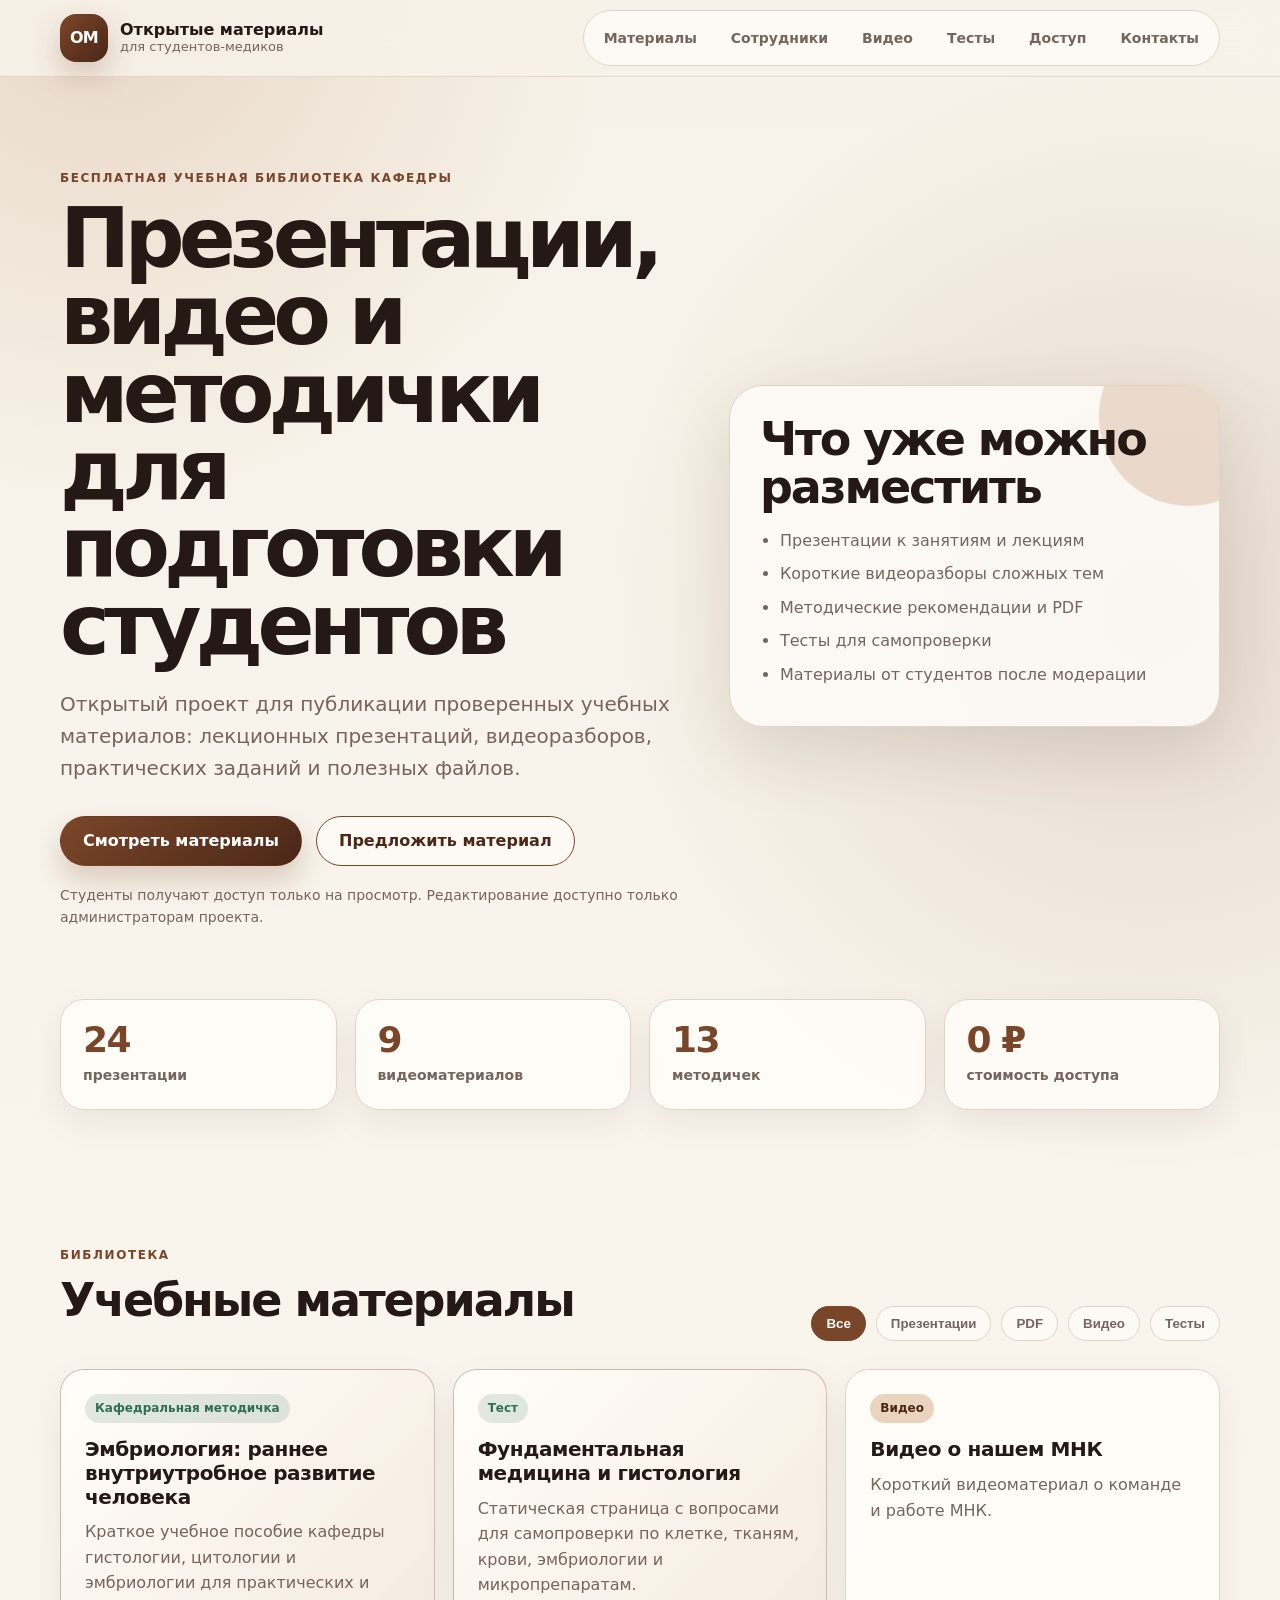
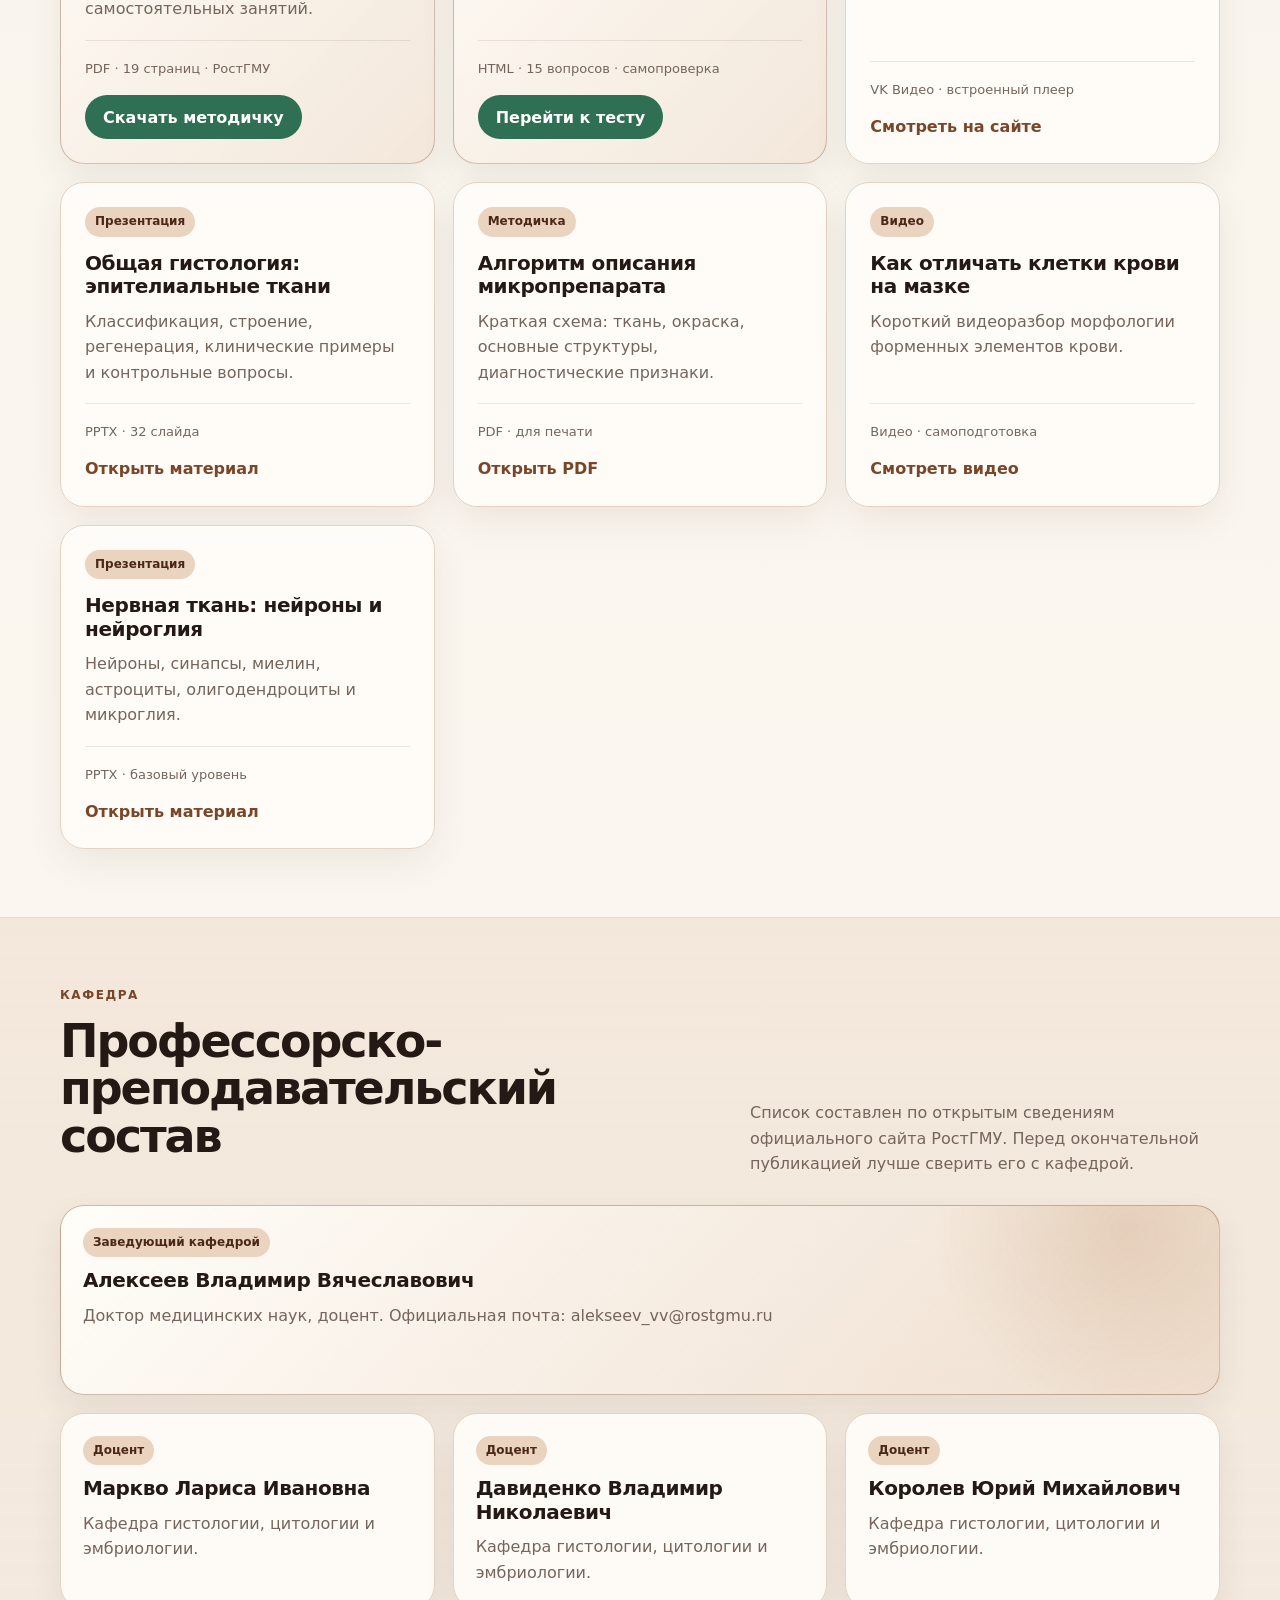
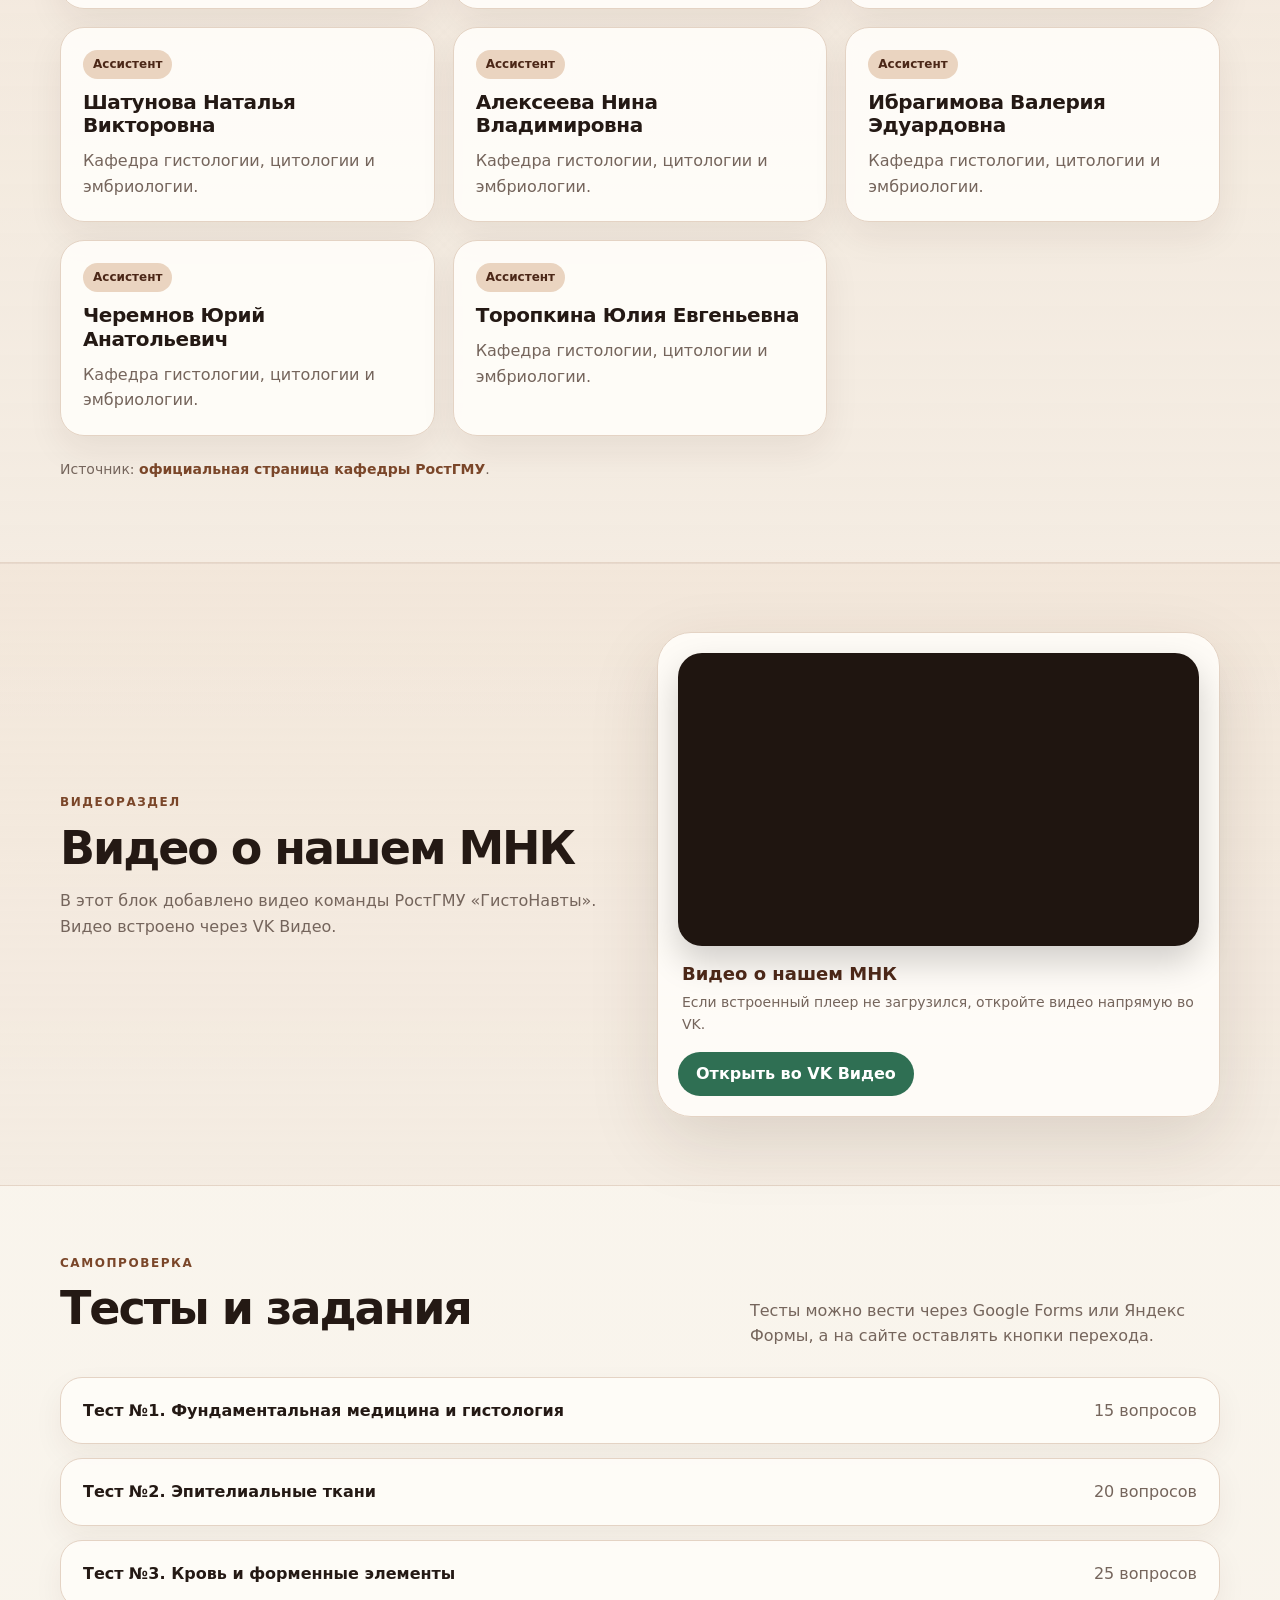
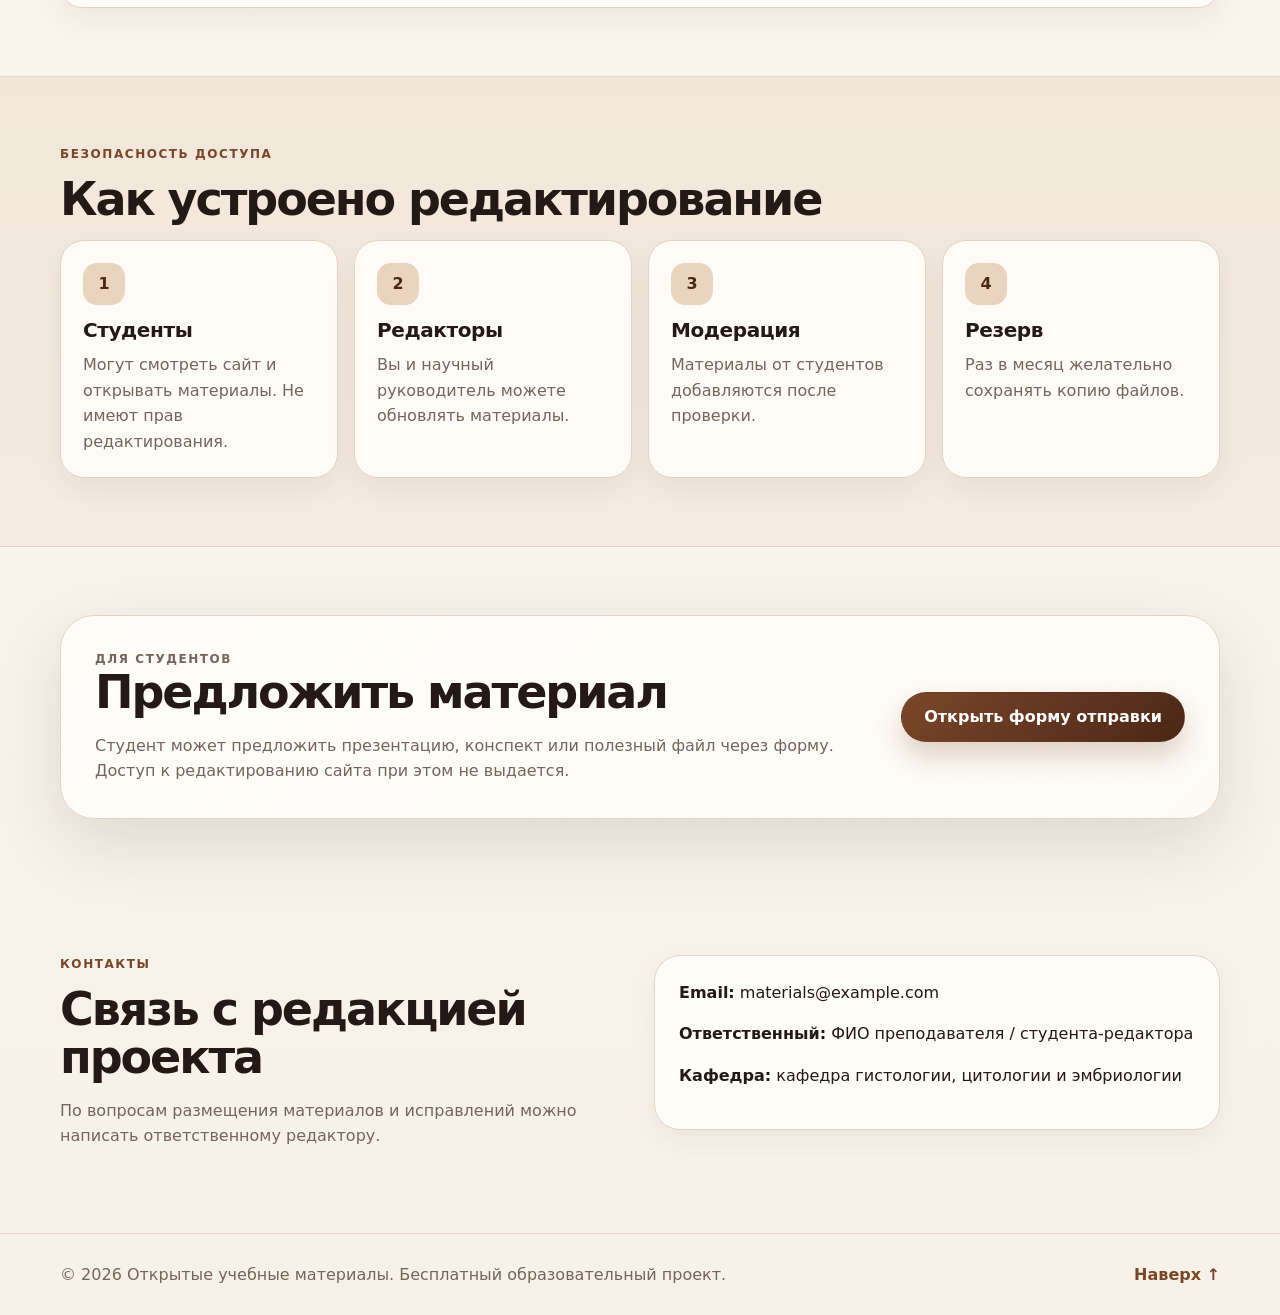
==== commit ae8e9ac7: "Add histology fundamental medicine test page" ====
--- a/index.html
+++ b/index.html
@@ -70,6 +70,7 @@
             <button class="filter" data-filter="presentation">Презентации</button>
             <button class="filter" data-filter="pdf">PDF</button>
             <button class="filter" data-filter="video">Видео</button>
+            <button class="filter" data-filter="test">Тесты</button>
           </div>
         </div>
         <div class="cards-grid" id="materialsGrid">
@@ -80,6 +81,7 @@
             <div class="card-meta">PDF · 19 страниц · РостГМУ</div>
             <a href="documents/embryology_methodichka.pdf" class="download-link" download>Скачать методичку</a>
           </article>
+          <article class="material-card featured" data-type="test"><span class="tag green">Тест</span><h3>Фундаментальная медицина и гистология</h3><p>Статическая страница с вопросами для самопроверки по клетке, тканям, крови, эмбриологии и микропрепаратам.</p><div class="card-meta">HTML · 15 вопросов · самопроверка</div><a href="tests/histology_fundamental_medicine.html" class="download-link">Перейти к тесту</a></article>
           <article class="material-card" data-type="video"><span class="tag">Видео</span><h3>Видео о нашем МНК</h3><p>Короткий видеоматериал о команде и работе МНК.</p><div class="card-meta">VK Видео · встроенный плеер</div><a href="#video" class="card-link">Смотреть на сайте</a></article>
           <article class="material-card" data-type="presentation"><span class="tag">Презентация</span><h3>Общая гистология: эпителиальные ткани</h3><p>Классификация, строение, регенерация, клинические примеры и контрольные вопросы.</p><div class="card-meta">PPTX · 32 слайда</div><a href="#" class="card-link js-placeholder">Открыть материал</a></article>
           <article class="material-card" data-type="pdf"><span class="tag">Методичка</span><h3>Алгоритм описания микропрепарата</h3><p>Краткая схема: ткань, окраска, основные структуры, диагностические признаки.</p><div class="card-meta">PDF · для печати</div><a href="#" class="card-link js-placeholder">Открыть PDF</a></article>
@@ -119,7 +121,7 @@
       </div>
     </section>
 
-    <section class="section" id="tests"><div class="container"><div class="section-head"><div><p class="eyebrow">Самопроверка</p><h2>Тесты и задания</h2></div><p>Тесты можно вести через Google Forms или Яндекс Формы, а на сайте оставлять кнопки перехода.</p></div><div class="test-list"><a href="#" class="test-item js-placeholder"><strong>Тест №1. Эпителиальные ткани</strong><span>20 вопросов</span></a><a href="#" class="test-item js-placeholder"><strong>Тест №2. Кровь и форменные элементы</strong><span>25 вопросов</span></a></div></div></section>
+    <section class="section" id="tests"><div class="container"><div class="section-head"><div><p class="eyebrow">Самопроверка</p><h2>Тесты и задания</h2></div><p>Тесты можно вести через Google Forms или Яндекс Формы, а на сайте оставлять кнопки перехода.</p></div><div class="test-list"><a href="tests/histology_fundamental_medicine.html" class="test-item"><strong>Тест №1. Фундаментальная медицина и гистология</strong><span>15 вопросов</span></a><a href="#" class="test-item js-placeholder"><strong>Тест №2. Эпителиальные ткани</strong><span>20 вопросов</span></a><a href="#" class="test-item js-placeholder"><strong>Тест №3. Кровь и форменные элементы</strong><span>25 вопросов</span></a></div></div></section>
 
     <section class="section muted-section" id="rules"><div class="container"><p class="eyebrow">Безопасность доступа</p><h2>Как устроено редактирование</h2><div class="rules-grid"><div class="rule-card"><div class="rule-icon">1</div><h3>Студенты</h3><p>Могут смотреть сайт и открывать материалы. Не имеют прав редактирования.</p></div><div class="rule-card"><div class="rule-icon">2</div><h3>Редакторы</h3><p>Вы и научный руководитель можете обновлять материалы.</p></div><div class="rule-card"><div class="rule-icon">3</div><h3>Модерация</h3><p>Материалы от студентов добавляются после проверки.</p></div><div class="rule-card"><div class="rule-icon">4</div><h3>Резерв</h3><p>Раз в месяц желательно сохранять копию файлов.</p></div></div></div></section>
 
@@ -128,7 +130,7 @@
     <section class="section" id="contacts"><div class="container contacts-inner"><div><p class="eyebrow">Контакты</p><h2>Связь с редакцией проекта</h2><p class="muted">По вопросам размещения материалов и исправлений можно написать ответственному редактору.</p></div><div class="contact-card"><p><strong>Email:</strong> materials@example.com</p><p><strong>Ответственный:</strong> ФИО преподавателя / студента-редактора</p><p><strong>Кафедра:</strong> кафедра гистологии, цитологии и эмбриологии</p></div></div></section>
   </main>
 
-  <div class="modal" id="placeholderModal" aria-hidden="true"><div class="modal-card" role="dialog" aria-modal="true" aria-labelledby="modalTitle"><button class="modal-close" id="modalClose" aria-label="Закрыть окно">×</button><h2 id="modalTitle">Здесь пока ничего нет</h2><p>Этот раздел будет заполнен позже после добавления материалов.</p></div></div>
+  <div class="modal" id="placeholderModal" aria-hidden="true"><div class="modal-card" role="dialog" aria-modal="true" aria-labelledby="modalTitle"><button class="modal-close" id="modalClose" aria-label="Закрыть окно">×</button><img class="modal-photo" src="[data-uri]" alt="Фотография Владимира Вячеславовича"><h2 id="modalTitle">Здесь пока ничего нет</h2><p>Пока в этом разделе размещена только фотография Владимира Вячеславовича.</p></div></div>
   <footer><div class="container footer-inner"><p>© 2026 Открытые учебные материалы. Бесплатный образовательный проект.</p><a href="#top">Наверх ↑</a></div></footer>
   <script src="assets/script.js"></script>
 </body>
--- a/assets/styles.css
+++ b/assets/styles.css
@@ -6,6 +6,6 @@
 .cards-grid{display:grid;grid-template-columns:repeat(3,1fr);gap:18px}.material-card{min-height:284px;display:flex;flex-direction:column;background:rgba(255,253,249,.93);border:1px solid var(--line);border-radius:24px;padding:24px;box-shadow:0 14px 36px rgba(63,35,20,.07);transition:.18s transform,.18s box-shadow,.18s border-color}.material-card.featured{background:linear-gradient(135deg,rgba(255,253,249,.98),rgba(234,212,192,.42));border-color:rgba(122,70,41,.32)}.material-card:hover{transform:translateY(-3px);box-shadow:0 18px 46px rgba(63,35,20,.12);border-color:rgba(122,70,41,.38)}.tag{align-self:flex-start;margin-bottom:15px;padding:5px 10px;border-radius:999px;background:var(--soft);color:var(--brand2);font-size:12px;font-weight:900}.tag.green{background:rgba(47,111,83,.14);color:var(--green)}.material-card p{color:var(--muted);margin-bottom:18px}.card-meta{margin-top:auto;padding-top:18px;color:var(--muted);font-size:13px;border-top:1px solid rgba(122,70,41,.12)}.card-link{margin-top:13px;color:var(--brand);text-decoration:none;font-weight:900}.download-link{display:inline-flex;align-items:center;justify-content:center;margin-top:16px;min-height:44px;padding:0 18px;border-radius:999px;background:var(--green);color:#fff;text-decoration:none;font-weight:900;align-self:flex-start}.card-link:hover,.download-link:hover{text-decoration:underline}
 .staff-grid{display:grid;grid-template-columns:repeat(3,1fr);gap:18px}.staff-card{min-height:190px;background:rgba(255,253,249,.93);border:1px solid var(--line);border-radius:24px;padding:22px;box-shadow:0 14px 36px rgba(63,35,20,.07)}.staff-card.head{grid-column:span 3;background:radial-gradient(circle at 92% 12%,rgba(183,129,85,.22),transparent 12rem),linear-gradient(135deg,rgba(255,253,249,.98),rgba(234,212,192,.5));border-color:rgba(122,70,41,.35)}.staff-role{display:inline-flex;margin-bottom:12px;padding:5px 10px;border-radius:999px;background:var(--soft);color:var(--brand2);font-size:12px;font-weight:900}.staff-card p{color:var(--muted);margin-bottom:0}.staff-source{margin-top:22px;color:var(--muted);font-size:14px}.staff-source a{color:var(--brand);font-weight:900;text-decoration:none}.staff-source a:hover{text-decoration:underline}
 .two-columns{display:grid;grid-template-columns:1fr 1fr;gap:34px;align-items:center}.mnk-video-card{background:rgba(255,253,249,.92);border:1px solid var(--line);border-radius:34px;padding:20px;box-shadow:var(--shadow)}.vk-video-frame{display:block;width:100%;aspect-ratio:16/9;min-height:260px;border:0;border-radius:24px;background:#1f1510;box-shadow:0 16px 34px rgba(0,0,0,.18)}.video-caption{margin:14px 4px 2px;color:var(--brand2);font-weight:900;font-size:18px}.video-note{margin:0 4px;color:var(--muted);font-size:14px}.test-list{display:grid;gap:14px}.test-item{display:flex;justify-content:space-between;gap:18px;align-items:center;padding:20px 22px;border-radius:22px;border:1px solid var(--line);background:rgba(255,253,249,.9);text-decoration:none;box-shadow:0 12px 30px rgba(63,35,20,.06)}.test-item span{color:var(--muted)}.test-item:hover{border-color:var(--brand)}.rules-grid{display:grid;grid-template-columns:repeat(4,1fr);gap:16px}.rule-card{min-height:200px;background:rgba(255,253,249,.9);border:1px solid var(--line);border-radius:24px;padding:22px;box-shadow:0 12px 30px rgba(63,35,20,.06)}.rule-icon{width:42px;height:42px;display:grid;place-items:center;border-radius:14px;background:var(--soft);color:var(--brand2);font-weight:900;margin-bottom:14px}.rule-card p{color:var(--muted);margin-bottom:0}.submit-box{display:flex;align-items:center;justify-content:space-between;gap:28px;padding:34px;border-radius:34px;background:linear-gradient(135deg,rgba(255,253,249,.95),rgba(255,253,249,.78));border:1px solid var(--line);box-shadow:var(--shadow)}.submit-box p{max-width:760px;color:var(--muted);margin-bottom:0}.contacts-inner{display:grid;grid-template-columns:1fr 1fr;gap:28px;align-items:start}.contact-card{background:rgba(255,253,249,.9);border:1px solid var(--line);border-radius:26px;padding:24px;box-shadow:0 12px 30px rgba(63,35,20,.06)}
-.modal{position:fixed;inset:0;display:none;align-items:center;justify-content:center;padding:18px;z-index:100;background:rgba(32,21,15,.58);backdrop-filter:blur(8px)}.modal.open{display:flex}.modal-card{width:min(520px,100%);max-height:92vh;overflow:auto;position:relative;background:var(--card);border:1px solid var(--line);border-radius:30px;padding:28px;box-shadow:0 32px 90px rgba(0,0,0,.34);text-align:center}.modal-close{position:absolute;right:14px;top:14px;width:42px;height:42px;border:0;border-radius:50%;background:var(--soft);color:var(--brand2);font-size:24px;line-height:1;cursor:pointer}.modal-card h2{font-size:28px;letter-spacing:-.035em;margin-bottom:8px}.modal-card p{color:var(--muted);margin-bottom:0}footer{padding:28px 0;border-top:1px solid var(--line);color:var(--muted)}.footer-inner{display:flex;justify-content:space-between;gap:18px}.footer-inner p{margin:0}.footer-inner a{color:var(--brand);font-weight:900;text-decoration:none}
+.modal{position:fixed;inset:0;display:none;align-items:center;justify-content:center;padding:18px;z-index:100;background:rgba(32,21,15,.58);backdrop-filter:blur(8px)}.modal.open{display:flex}.modal-card{width:min(520px,100%);max-height:92vh;overflow:auto;position:relative;background:var(--card);border:1px solid var(--line);border-radius:30px;padding:28px;box-shadow:0 32px 90px rgba(0,0,0,.34);text-align:center}.modal-close{position:absolute;right:14px;top:14px;width:42px;height:42px;border:0;border-radius:50%;background:var(--soft);color:var(--brand2);font-size:24px;line-height:1;cursor:pointer}.modal-photo{width:100%;max-height:420px;object-fit:cover;object-position:center top;border-radius:22px;margin-bottom:18px;border:1px solid var(--line);background:#eee}.modal-card h2{font-size:28px;letter-spacing:-.035em;margin-bottom:8px}.modal-card p{color:var(--muted);margin-bottom:0}.test-hero{padding:72px 0 38px}.test-page .hero-actions{margin-top:24px}.quiz-card{background:rgba(255,253,249,.94);border:1px solid var(--line);border-radius:28px;padding:24px;box-shadow:0 14px 36px rgba(63,35,20,.07);margin-bottom:18px}.quiz-card h3{margin-bottom:14px}.answers{display:grid;gap:10px;margin:0;padding:0;list-style:none}.answers li{padding:12px 14px;border:1px solid rgba(122,70,41,.14);border-radius:16px;background:rgba(255,253,249,.75)}.answers .correct{border-color:rgba(47,111,83,.44);background:rgba(47,111,83,.11)}.answer-note{margin-top:12px;color:var(--muted);font-size:14px}.back-link{color:var(--brand);font-weight:900;text-decoration:none}.back-link:hover{text-decoration:underline}footer{padding:28px 0;border-top:1px solid var(--line);color:var(--muted)}.footer-inner{display:flex;justify-content:space-between;gap:18px}.footer-inner p{margin:0}.footer-inner a{color:var(--brand);font-weight:900;text-decoration:none}
 @media(max-width:940px){.hero-grid,.two-columns,.contacts-inner{grid-template-columns:1fr}.cards-grid,.staff-grid{grid-template-columns:repeat(2,1fr)}.staff-card.head{grid-column:span 2}.stats,.rules-grid{grid-template-columns:repeat(2,1fr)}.section-head{display:block}.filter-row{margin-top:16px}}
-@media(max-width:720px){.header-inner{min-height:auto;padding:12px 0}.menu-button{display:block}.main-nav{display:none;position:absolute;left:16px;right:16px;top:72px;border-radius:22px;padding:12px;flex-direction:column;align-items:stretch;background:rgba(255,253,249,.98);box-shadow:var(--shadow)}.main-nav.open{display:flex}.main-nav a{padding:12px 14px}.logo-text small{display:none}.hero{padding:54px 0 38px}.lead{font-size:18px}.stats,.cards-grid,.staff-grid,.rules-grid{grid-template-columns:1fr}.staff-card.head{grid-column:span 1}.section{padding:52px 0}.test-item,.submit-box,.footer-inner{flex-direction:column;align-items:flex-start}.modal-card{padding:18px}}
+@media(max-width:720px){.header-inner{min-height:auto;padding:12px 0}.menu-button{display:block}.main-nav{display:none;position:absolute;left:16px;right:16px;top:72px;border-radius:22px;padding:12px;flex-direction:column;align-items:stretch;background:rgba(255,253,249,.98);box-shadow:var(--shadow)}.main-nav.open{display:flex}.main-nav a{padding:12px 14px}.logo-text small{display:none}.hero{padding:54px 0 38px}.lead{font-size:18px}.stats,.cards-grid,.staff-grid,.rules-grid{grid-template-columns:1fr}.staff-card.head{grid-column:span 1}.section{padding:52px 0}.test-item,.submit-box,.footer-inner{flex-direction:column;align-items:flex-start}.modal-card{padding:18px}.modal-photo{max-height:360px}}
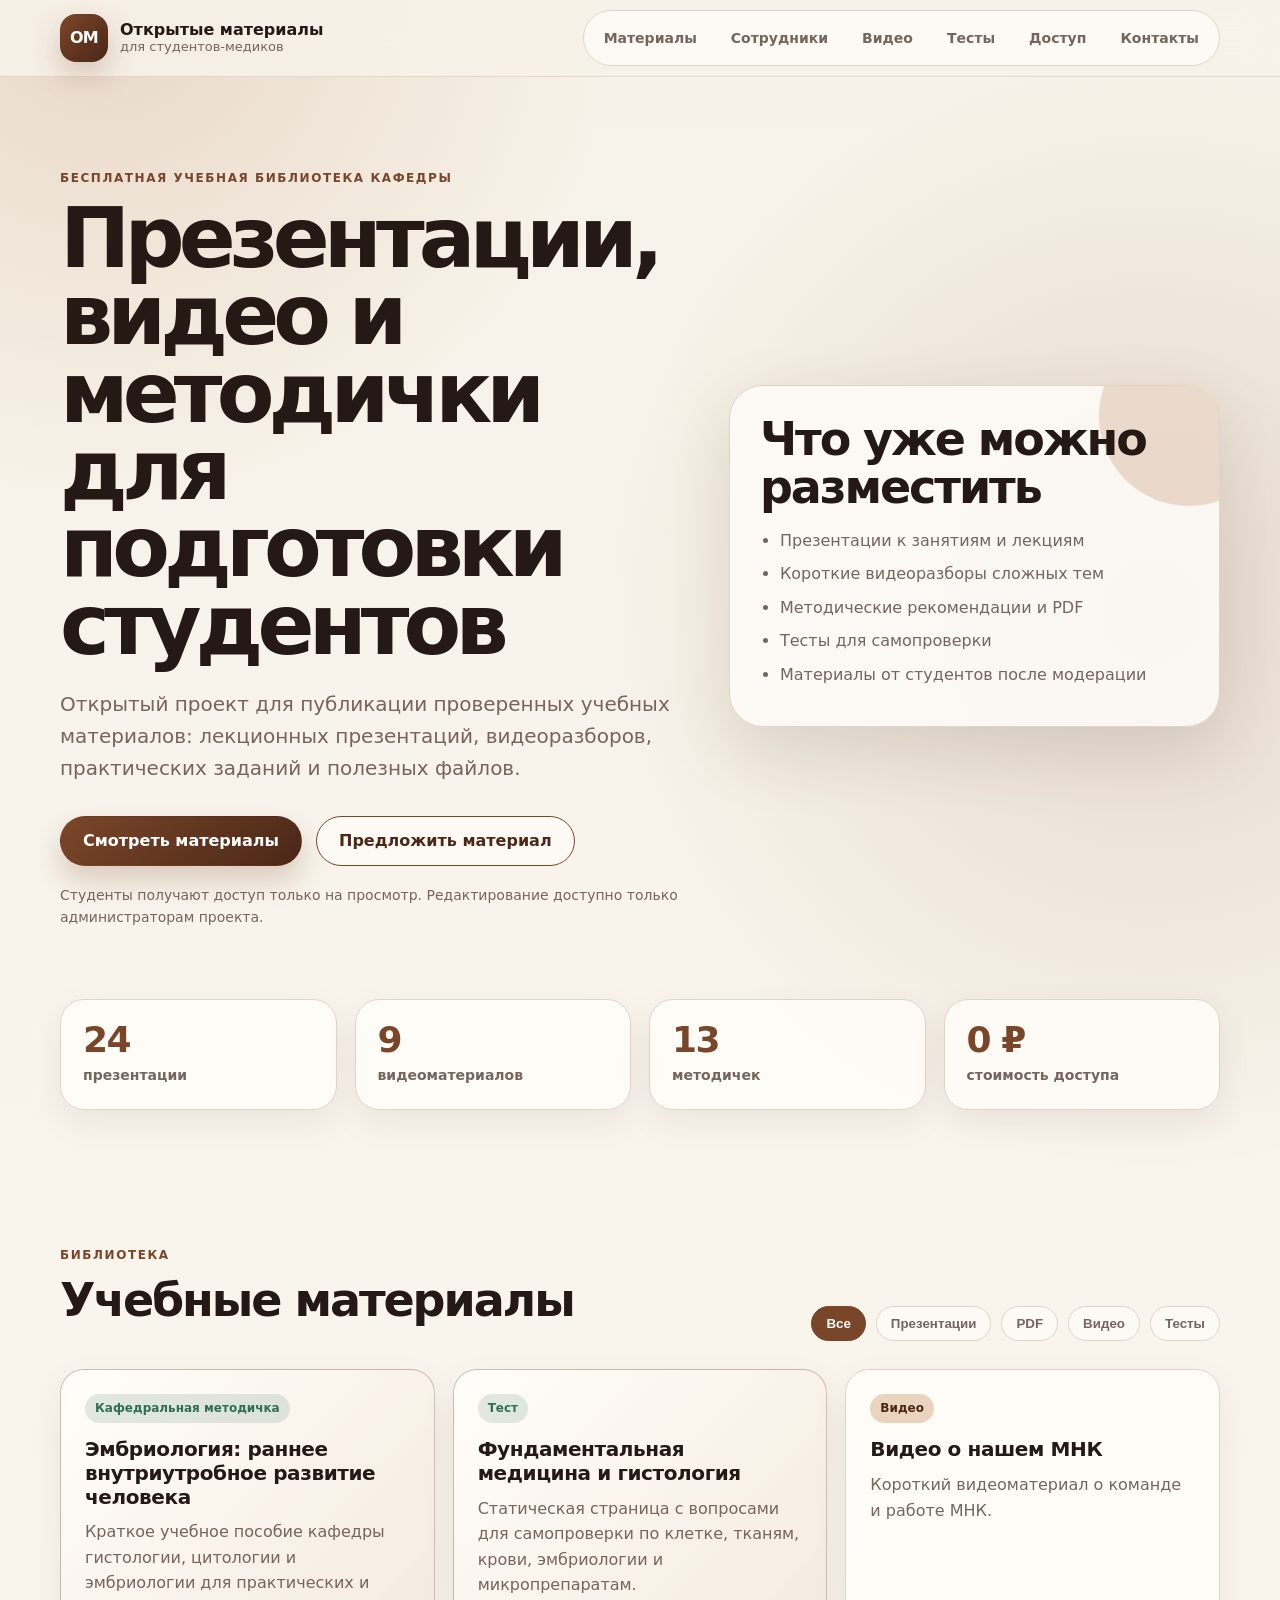
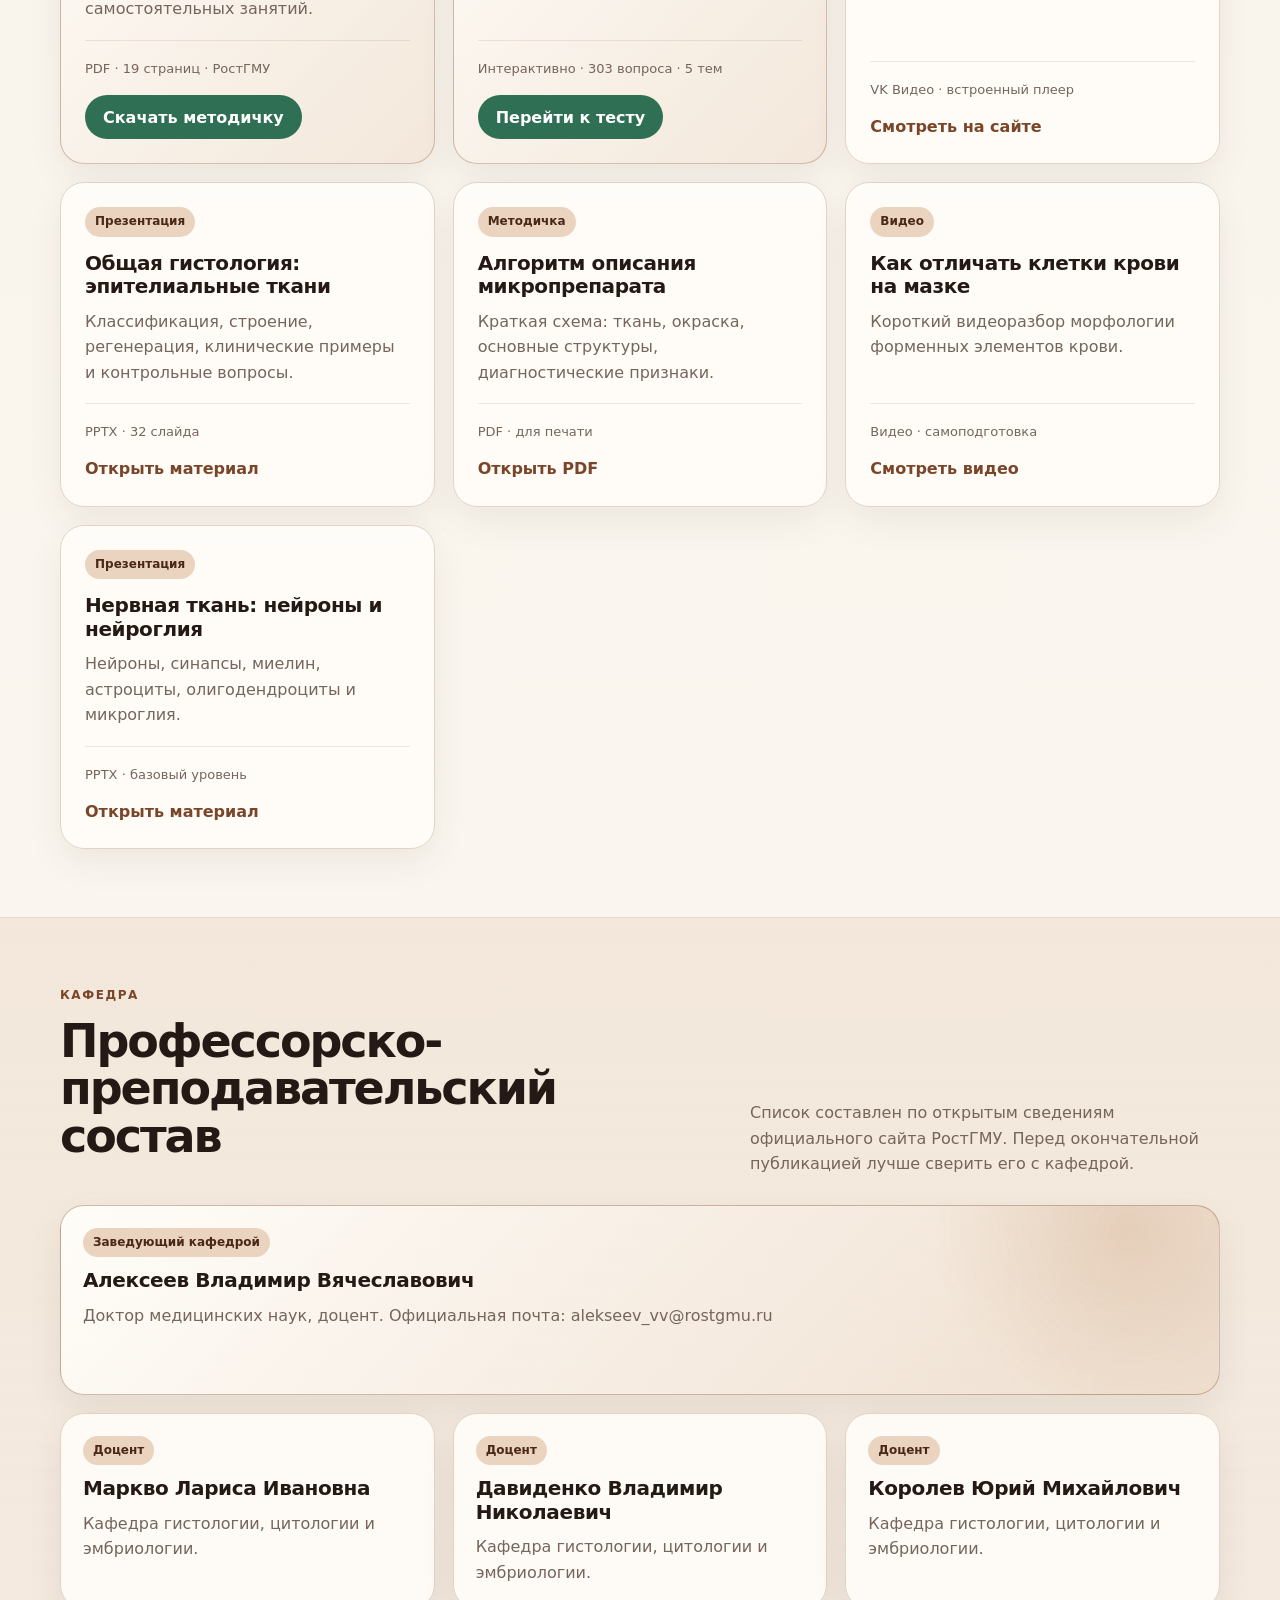
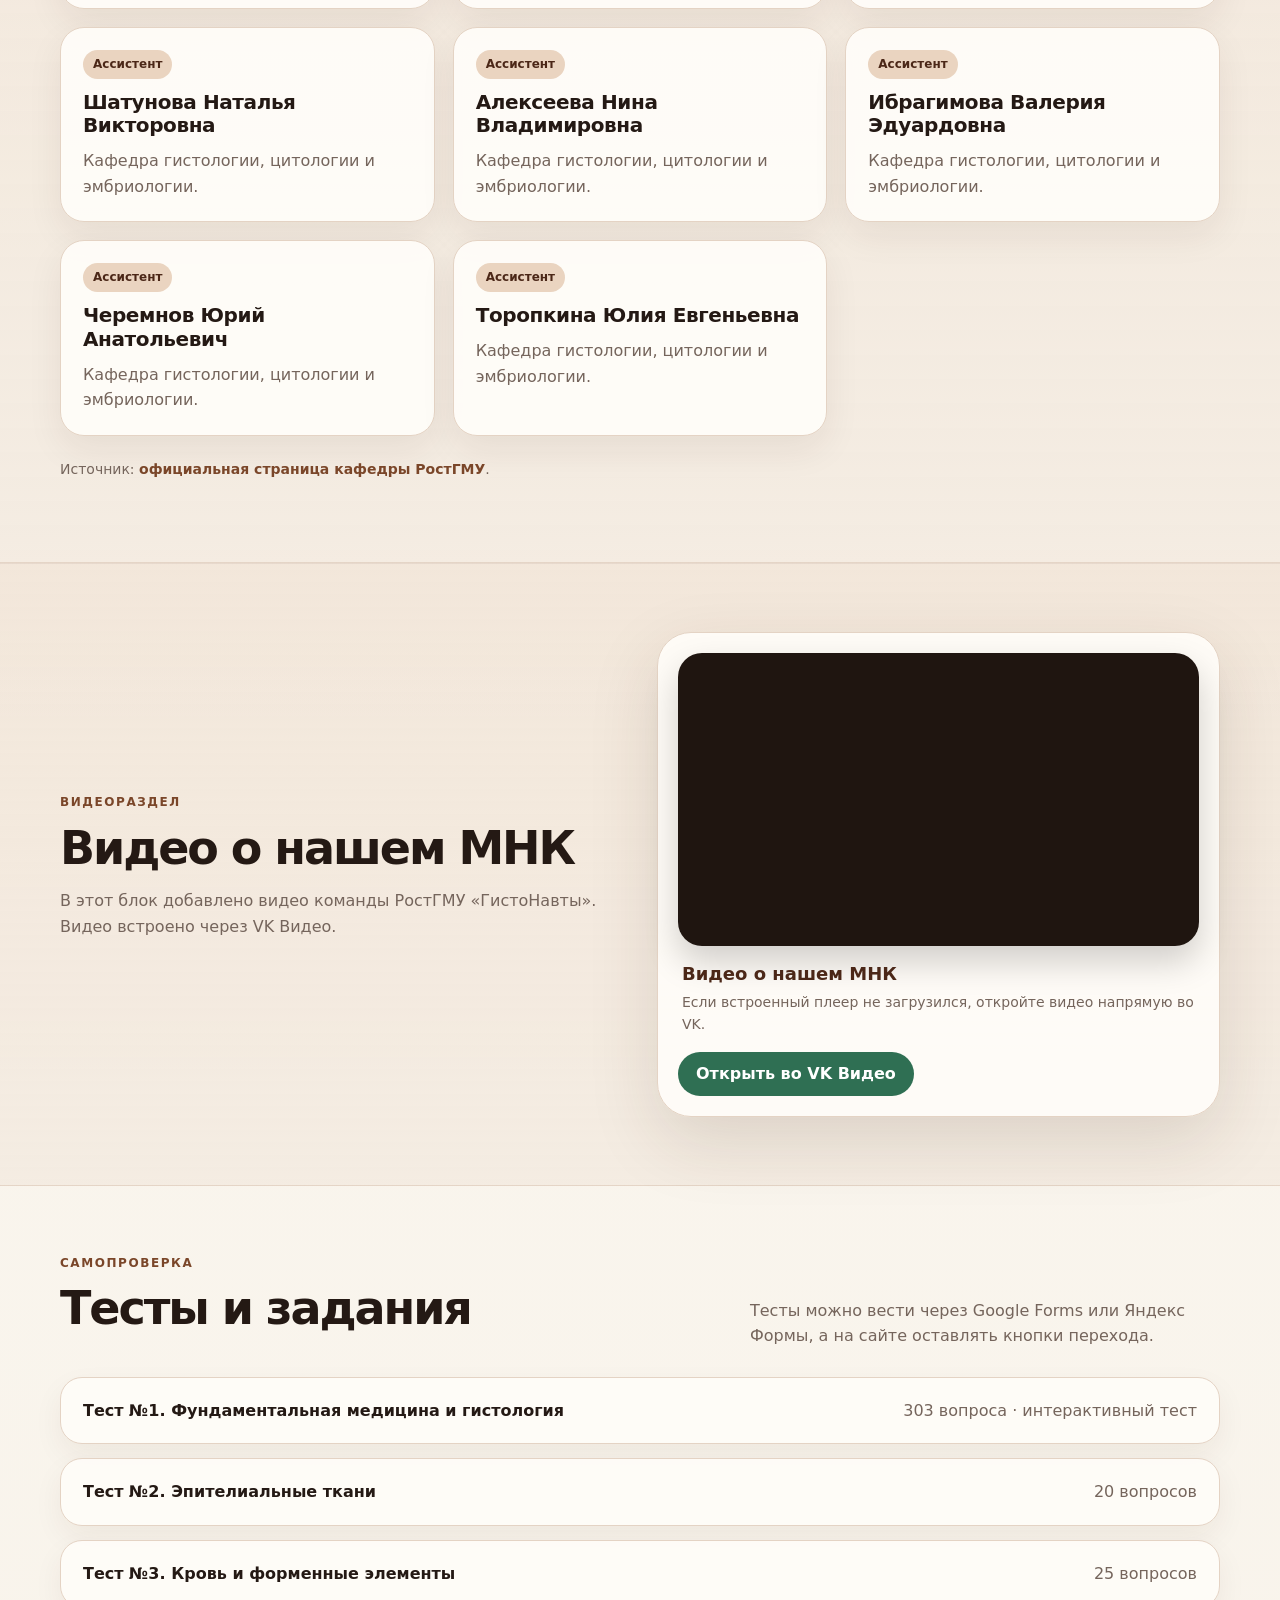
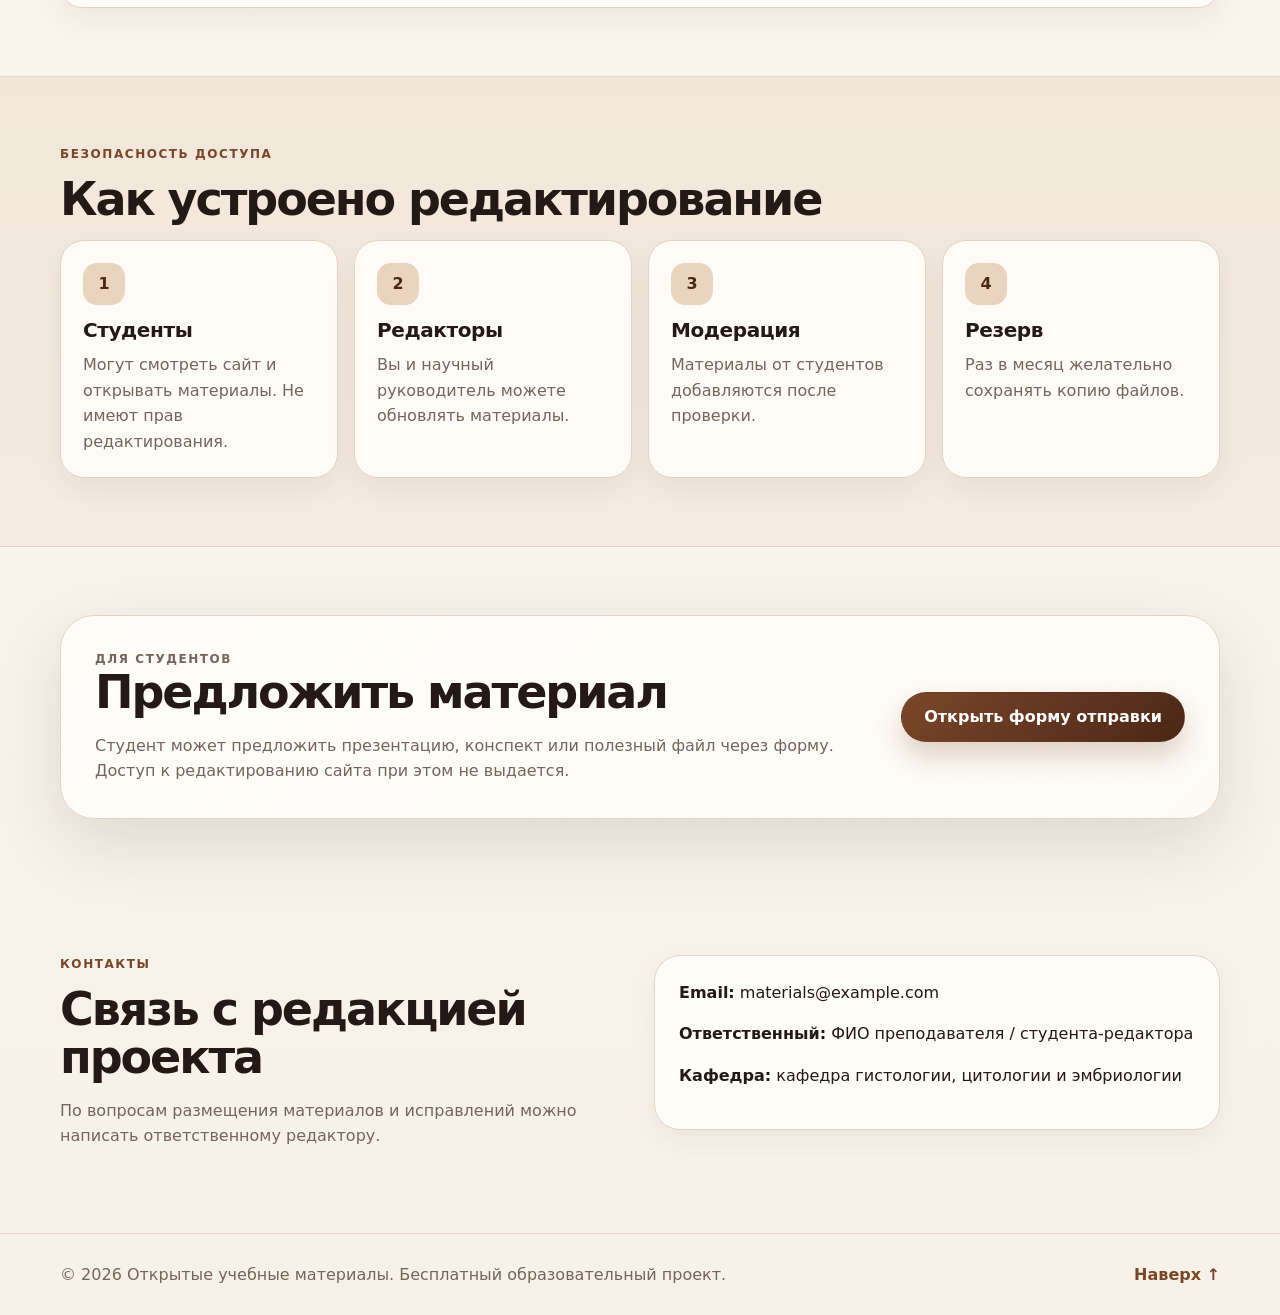
==== commit 9b970c1e: "Replace histology test with full interactive version" ====
--- a/index.html
+++ b/index.html
@@ -81,7 +81,7 @@
             <div class="card-meta">PDF · 19 страниц · РостГМУ</div>
             <a href="documents/embryology_methodichka.pdf" class="download-link" download>Скачать методичку</a>
           </article>
-          <article class="material-card featured" data-type="test"><span class="tag green">Тест</span><h3>Фундаментальная медицина и гистология</h3><p>Статическая страница с вопросами для самопроверки по клетке, тканям, крови, эмбриологии и микропрепаратам.</p><div class="card-meta">HTML · 15 вопросов · самопроверка</div><a href="tests/histology_fundamental_medicine.html" class="download-link">Перейти к тесту</a></article>
+          <article class="material-card featured" data-type="test"><span class="tag green">Тест</span><h3>Фундаментальная медицина и гистология</h3><p>Статическая страница с вопросами для самопроверки по клетке, тканям, крови, эмбриологии и микропрепаратам.</p><div class="card-meta">Интерактивно · 303 вопроса · 5 тем</div><a href="tests/histology_fundamental_medicine.html" class="download-link">Перейти к тесту</a></article>
           <article class="material-card" data-type="video"><span class="tag">Видео</span><h3>Видео о нашем МНК</h3><p>Короткий видеоматериал о команде и работе МНК.</p><div class="card-meta">VK Видео · встроенный плеер</div><a href="#video" class="card-link">Смотреть на сайте</a></article>
           <article class="material-card" data-type="presentation"><span class="tag">Презентация</span><h3>Общая гистология: эпителиальные ткани</h3><p>Классификация, строение, регенерация, клинические примеры и контрольные вопросы.</p><div class="card-meta">PPTX · 32 слайда</div><a href="#" class="card-link js-placeholder">Открыть материал</a></article>
           <article class="material-card" data-type="pdf"><span class="tag">Методичка</span><h3>Алгоритм описания микропрепарата</h3><p>Краткая схема: ткань, окраска, основные структуры, диагностические признаки.</p><div class="card-meta">PDF · для печати</div><a href="#" class="card-link js-placeholder">Открыть PDF</a></article>
@@ -121,7 +121,7 @@
       </div>
     </section>
 
-    <section class="section" id="tests"><div class="container"><div class="section-head"><div><p class="eyebrow">Самопроверка</p><h2>Тесты и задания</h2></div><p>Тесты можно вести через Google Forms или Яндекс Формы, а на сайте оставлять кнопки перехода.</p></div><div class="test-list"><a href="tests/histology_fundamental_medicine.html" class="test-item"><strong>Тест №1. Фундаментальная медицина и гистология</strong><span>15 вопросов</span></a><a href="#" class="test-item js-placeholder"><strong>Тест №2. Эпителиальные ткани</strong><span>20 вопросов</span></a><a href="#" class="test-item js-placeholder"><strong>Тест №3. Кровь и форменные элементы</strong><span>25 вопросов</span></a></div></div></section>
+    <section class="section" id="tests"><div class="container"><div class="section-head"><div><p class="eyebrow">Самопроверка</p><h2>Тесты и задания</h2></div><p>Тесты можно вести через Google Forms или Яндекс Формы, а на сайте оставлять кнопки перехода.</p></div><div class="test-list"><a href="tests/histology_fundamental_medicine.html" class="test-item"><strong>Тест №1. Фундаментальная медицина и гистология</strong><span>303 вопроса · интерактивный тест</span></a><a href="#" class="test-item js-placeholder"><strong>Тест №2. Эпителиальные ткани</strong><span>20 вопросов</span></a><a href="#" class="test-item js-placeholder"><strong>Тест №3. Кровь и форменные элементы</strong><span>25 вопросов</span></a></div></div></section>
 
     <section class="section muted-section" id="rules"><div class="container"><p class="eyebrow">Безопасность доступа</p><h2>Как устроено редактирование</h2><div class="rules-grid"><div class="rule-card"><div class="rule-icon">1</div><h3>Студенты</h3><p>Могут смотреть сайт и открывать материалы. Не имеют прав редактирования.</p></div><div class="rule-card"><div class="rule-icon">2</div><h3>Редакторы</h3><p>Вы и научный руководитель можете обновлять материалы.</p></div><div class="rule-card"><div class="rule-icon">3</div><h3>Модерация</h3><p>Материалы от студентов добавляются после проверки.</p></div><div class="rule-card"><div class="rule-icon">4</div><h3>Резерв</h3><p>Раз в месяц желательно сохранять копию файлов.</p></div></div></div></section>
 
